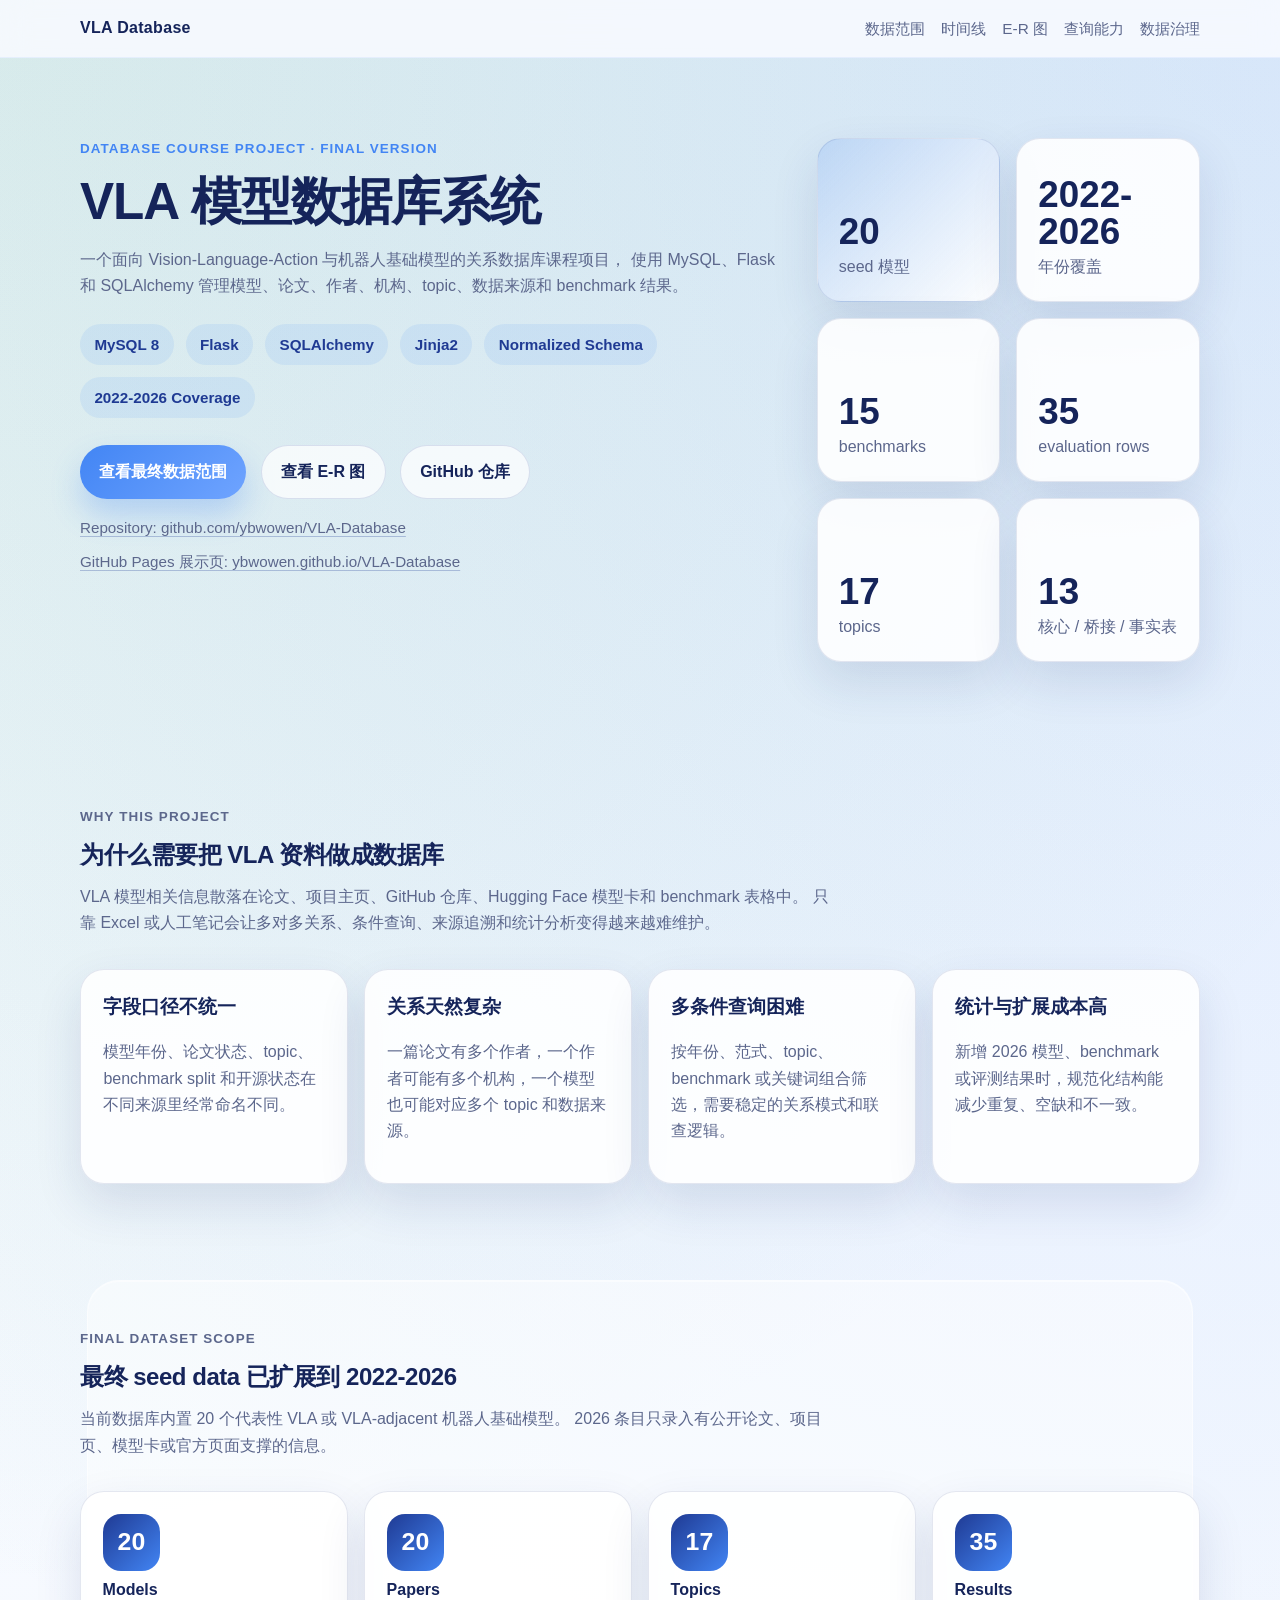
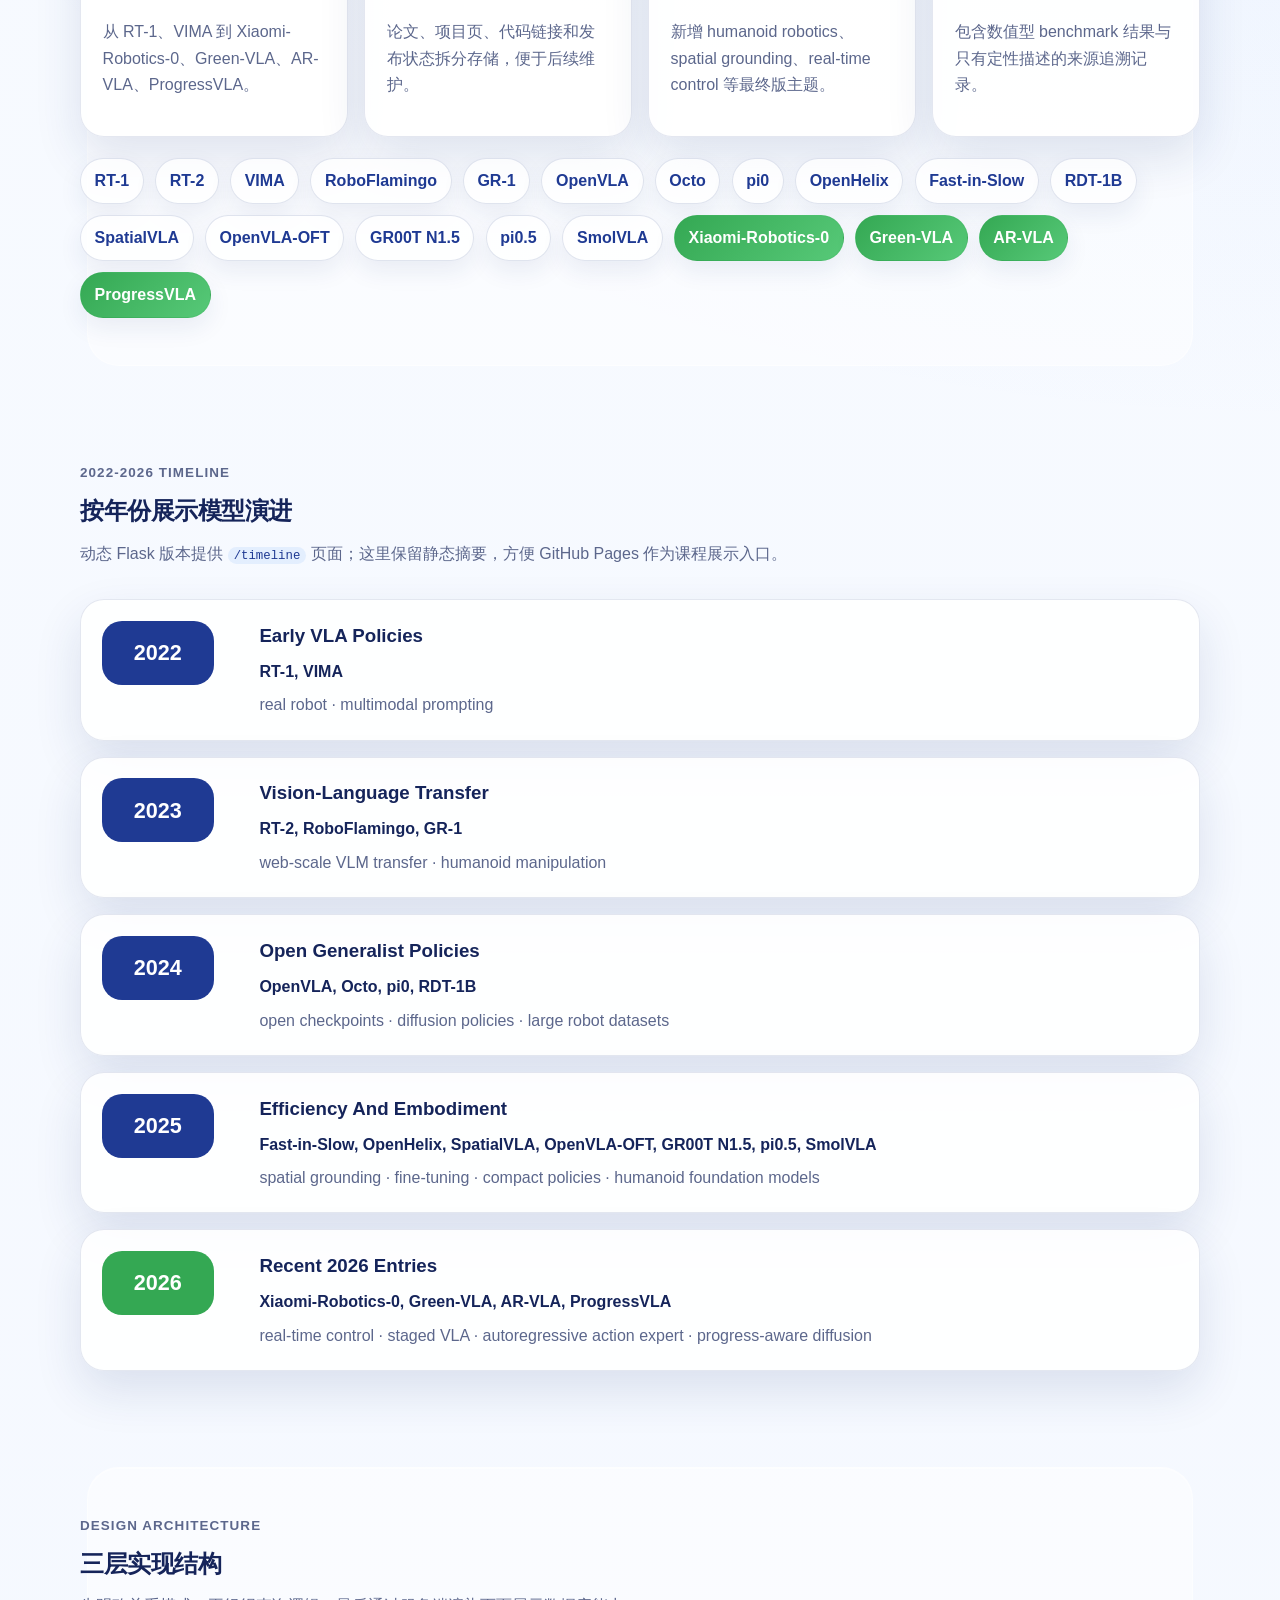
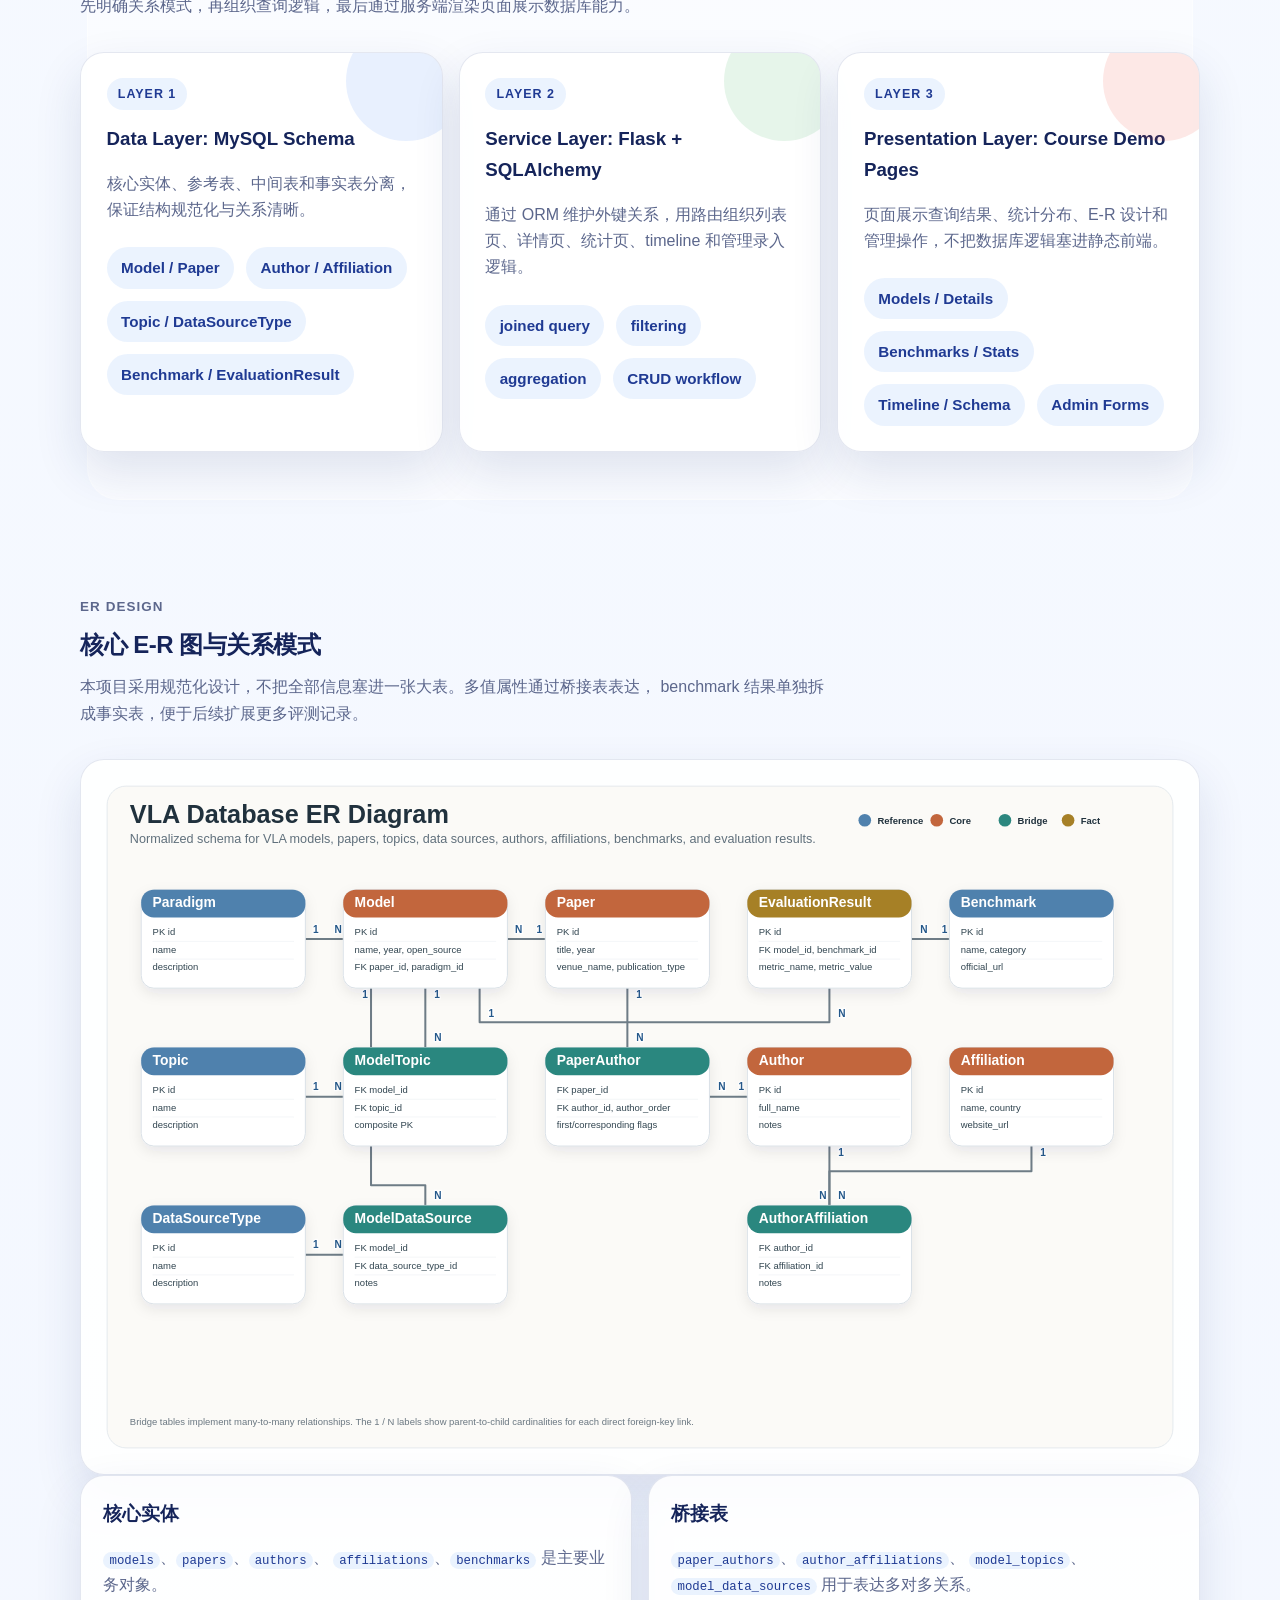
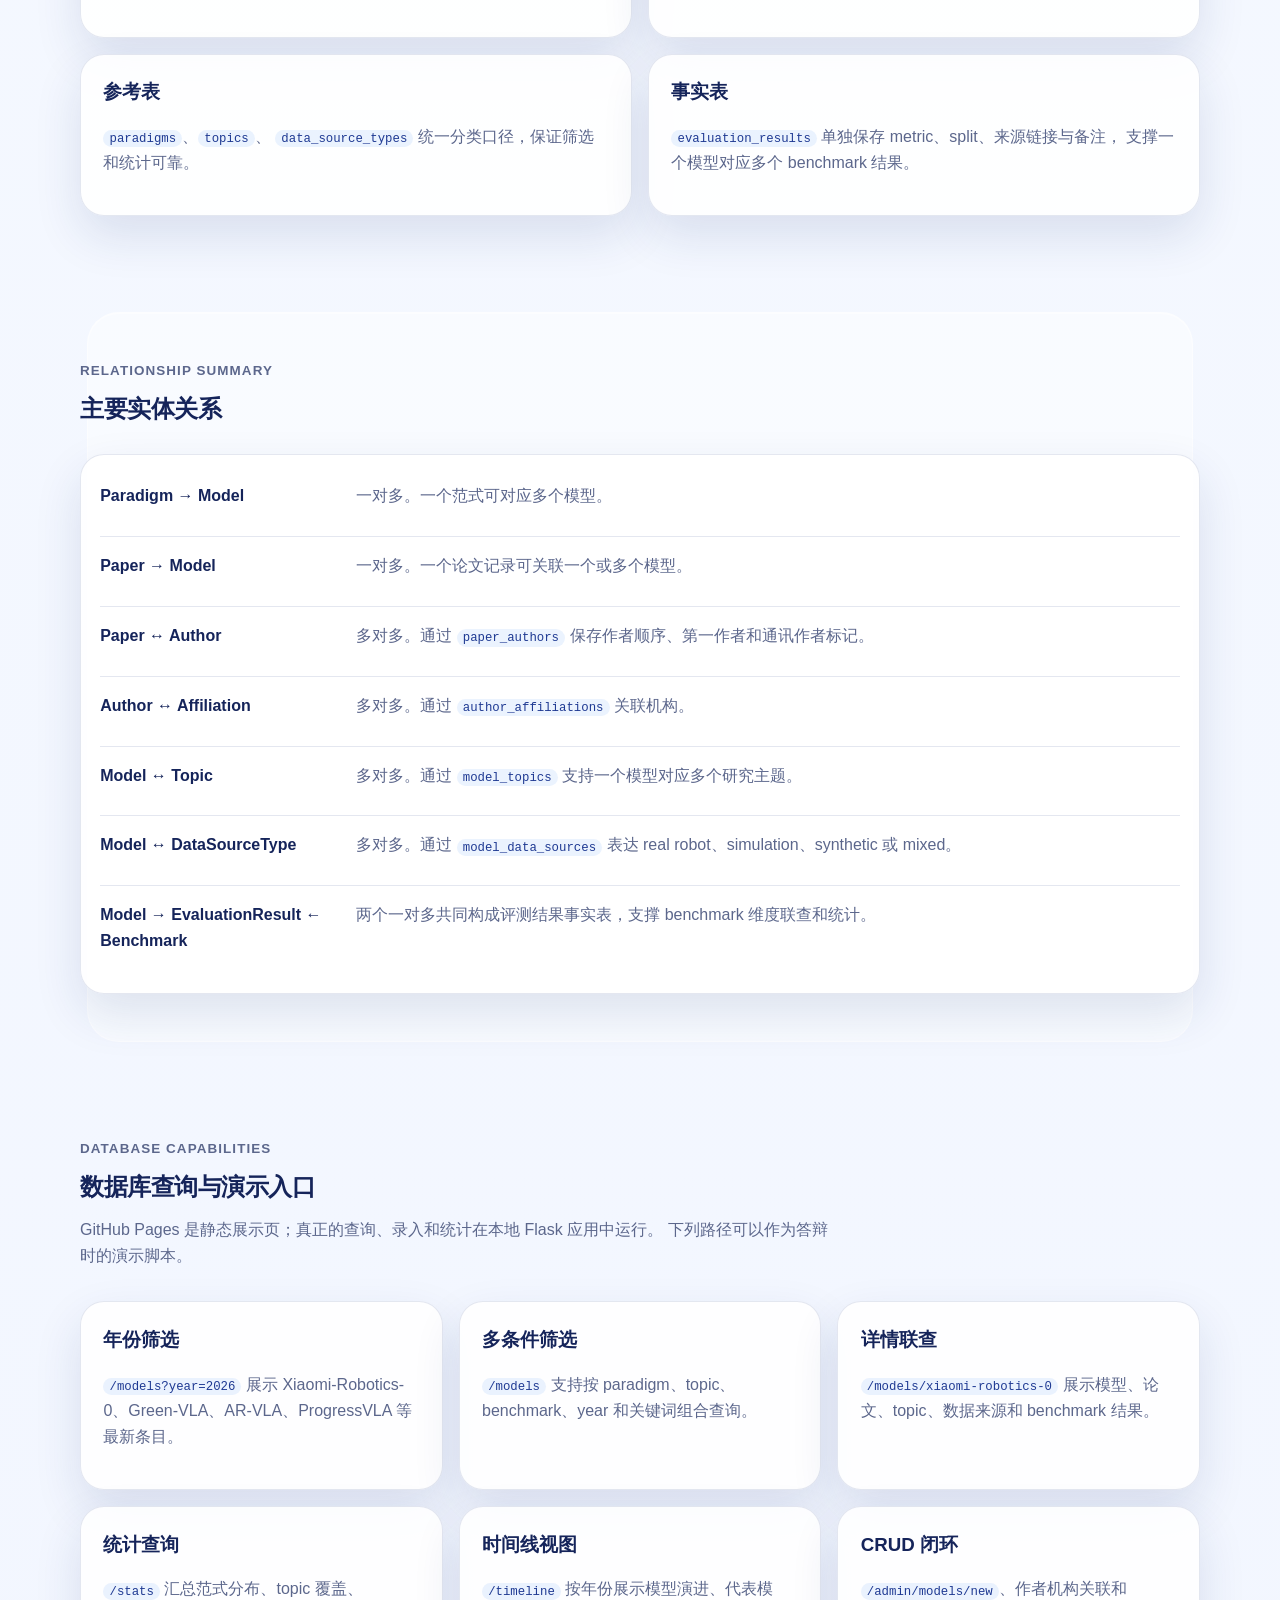
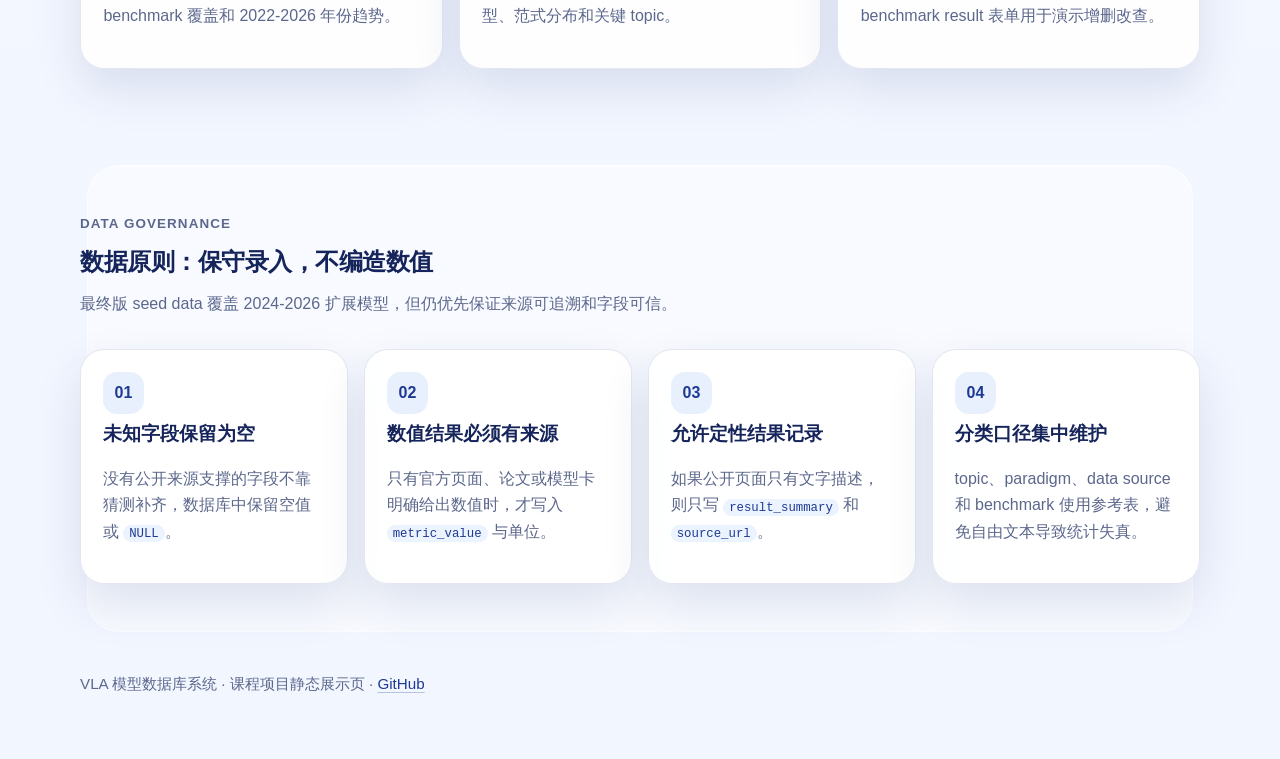
==== docs/index.html @ 92964d52 "Finalize VLA database project" ====
<!DOCTYPE html>
<html lang="zh-CN">
<head>
  <meta charset="UTF-8">
  <meta name="viewport" content="width=device-width, initial-scale=1.0">
  <title>VLA 模型数据库系统</title>
  <meta
    name="description"
    content="VLA（Vision-Language-Action）模型数据库系统静态展示页，展示 2022-2026 数据范围、规范化 E-R 设计、查询能力与数据治理原则。"
  >
  <link rel="canonical" href="https://ybwowen.github.io/VLA-Database/">
  <link rel="stylesheet" href="./assets/site.css">
</head>
<body>
  <header class="topbar">
    <div class="topbar__inner">
      <a class="brand" href="#home">VLA Database</a>
      <nav class="nav">
        <a href="#dataset">数据范围</a>
        <a href="#timeline">时间线</a>
        <a href="#schema">E-R 图</a>
        <a href="#queries">查询能力</a>
        <a href="#governance">数据治理</a>
      </nav>
    </div>
  </header>

  <main id="home">
    <section class="hero section">
      <div class="hero__content">
        <p class="eyebrow">Database Course Project · Final Version</p>
        <h1>VLA 模型数据库系统</h1>
        <p class="hero__lead">
          一个面向 Vision-Language-Action 与机器人基础模型的关系数据库课程项目，
          使用 MySQL、Flask 和 SQLAlchemy 管理模型、论文、作者、机构、topic、数据来源和 benchmark 结果。
        </p>
        <div class="hero__chips" aria-label="技术栈">
          <span>MySQL 8</span>
          <span>Flask</span>
          <span>SQLAlchemy</span>
          <span>Jinja2</span>
          <span>Normalized Schema</span>
          <span>2022-2026 Coverage</span>
        </div>
        <div class="hero__actions">
          <a class="button button--primary" href="#dataset">查看最终数据范围</a>
          <a class="button button--ghost" href="#schema">查看 E-R 图</a>
          <a class="button button--ghost" href="https://github.com/ybwowen/VLA-Database" target="_blank" rel="noreferrer">GitHub 仓库</a>
        </div>
        <div class="hero__links">
          <a href="https://github.com/ybwowen/VLA-Database" target="_blank" rel="noreferrer">
            Repository: github.com/ybwowen/VLA-Database
          </a>
          <a href="https://ybwowen.github.io/VLA-Database/" target="_blank" rel="noreferrer">
            GitHub Pages 展示页: ybwowen.github.io/VLA-Database
          </a>
        </div>
      </div>
      <div class="hero__panel">
        <div class="stat-card stat-card--strong">
          <strong>20</strong>
          <span>seed 模型</span>
        </div>
        <div class="stat-card">
          <strong>2022-2026</strong>
          <span>年份覆盖</span>
        </div>
        <div class="stat-card">
          <strong>15</strong>
          <span>benchmarks</span>
        </div>
        <div class="stat-card">
          <strong>35</strong>
          <span>evaluation rows</span>
        </div>
        <div class="stat-card">
          <strong>17</strong>
          <span>topics</span>
        </div>
        <div class="stat-card">
          <strong>13</strong>
          <span>核心 / 桥接 / 事实表</span>
        </div>
      </div>
    </section>

    <section id="problem" class="section">
      <div class="section-heading">
        <p class="eyebrow">Why This Project</p>
        <h2>为什么需要把 VLA 资料做成数据库</h2>
        <p>
          VLA 模型相关信息散落在论文、项目主页、GitHub 仓库、Hugging Face 模型卡和 benchmark 表格中。
          只靠 Excel 或人工笔记会让多对多关系、条件查询、来源追溯和统计分析变得越来越难维护。
        </p>
      </div>
      <div class="grid grid--4">
        <article class="info-card">
          <h3>字段口径不统一</h3>
          <p>模型年份、论文状态、topic、benchmark split 和开源状态在不同来源里经常命名不同。</p>
        </article>
        <article class="info-card">
          <h3>关系天然复杂</h3>
          <p>一篇论文有多个作者，一个作者可能有多个机构，一个模型也可能对应多个 topic 和数据来源。</p>
        </article>
        <article class="info-card">
          <h3>多条件查询困难</h3>
          <p>按年份、范式、topic、benchmark 或关键词组合筛选，需要稳定的关系模式和联查逻辑。</p>
        </article>
        <article class="info-card">
          <h3>统计与扩展成本高</h3>
          <p>新增 2026 模型、benchmark 或评测结果时，规范化结构能减少重复、空缺和不一致。</p>
        </article>
      </div>
    </section>

    <section id="dataset" class="section section--soft">
      <div class="section-heading">
        <p class="eyebrow">Final Dataset Scope</p>
        <h2>最终 seed data 已扩展到 2022-2026</h2>
        <p>
          当前数据库内置 20 个代表性 VLA 或 VLA-adjacent 机器人基础模型。
          2026 条目只录入有公开论文、项目页、模型卡或官方页面支撑的信息。
        </p>
      </div>
      <div class="dataset-strip">
        <article>
          <span class="dataset-number">20</span>
          <strong>Models</strong>
          <p>从 RT-1、VIMA 到 Xiaomi-Robotics-0、Green-VLA、AR-VLA、ProgressVLA。</p>
        </article>
        <article>
          <span class="dataset-number">20</span>
          <strong>Papers</strong>
          <p>论文、项目页、代码链接和发布状态拆分存储，便于后续维护。</p>
        </article>
        <article>
          <span class="dataset-number">17</span>
          <strong>Topics</strong>
          <p>新增 humanoid robotics、spatial grounding、real-time control 等最终版主题。</p>
        </article>
        <article>
          <span class="dataset-number">35</span>
          <strong>Results</strong>
          <p>包含数值型 benchmark 结果与只有定性描述的来源追溯记录。</p>
        </article>
      </div>
      <div class="model-cloud" aria-label="seed 模型列表">
        <span>RT-1</span>
        <span>RT-2</span>
        <span>VIMA</span>
        <span>RoboFlamingo</span>
        <span>GR-1</span>
        <span>OpenVLA</span>
        <span>Octo</span>
        <span>pi0</span>
        <span>OpenHelix</span>
        <span>Fast-in-Slow</span>
        <span>RDT-1B</span>
        <span>SpatialVLA</span>
        <span>OpenVLA-OFT</span>
        <span>GR00T N1.5</span>
        <span>pi0.5</span>
        <span>SmolVLA</span>
        <span class="is-latest">Xiaomi-Robotics-0</span>
        <span class="is-latest">Green-VLA</span>
        <span class="is-latest">AR-VLA</span>
        <span class="is-latest">ProgressVLA</span>
      </div>
    </section>

    <section id="timeline" class="section">
      <div class="section-heading">
        <p class="eyebrow">2022-2026 Timeline</p>
        <h2>按年份展示模型演进</h2>
        <p>
          动态 Flask 版本提供 <code>/timeline</code> 页面；这里保留静态摘要，方便 GitHub Pages 作为课程展示入口。
        </p>
      </div>
      <div class="timeline-static">
        <article>
          <div class="timeline-static__year">2022</div>
          <div>
            <h3>Early VLA Policies</h3>
            <p>RT-1, VIMA</p>
            <span>real robot · multimodal prompting</span>
          </div>
        </article>
        <article>
          <div class="timeline-static__year">2023</div>
          <div>
            <h3>Vision-Language Transfer</h3>
            <p>RT-2, RoboFlamingo, GR-1</p>
            <span>web-scale VLM transfer · humanoid manipulation</span>
          </div>
        </article>
        <article>
          <div class="timeline-static__year">2024</div>
          <div>
            <h3>Open Generalist Policies</h3>
            <p>OpenVLA, Octo, pi0, RDT-1B</p>
            <span>open checkpoints · diffusion policies · large robot datasets</span>
          </div>
        </article>
        <article>
          <div class="timeline-static__year">2025</div>
          <div>
            <h3>Efficiency And Embodiment</h3>
            <p>Fast-in-Slow, OpenHelix, SpatialVLA, OpenVLA-OFT, GR00T N1.5, pi0.5, SmolVLA</p>
            <span>spatial grounding · fine-tuning · compact policies · humanoid foundation models</span>
          </div>
        </article>
        <article class="timeline-static__latest">
          <div class="timeline-static__year">2026</div>
          <div>
            <h3>Recent 2026 Entries</h3>
            <p>Xiaomi-Robotics-0, Green-VLA, AR-VLA, ProgressVLA</p>
            <span>real-time control · staged VLA · autoregressive action expert · progress-aware diffusion</span>
          </div>
        </article>
      </div>
    </section>

    <section id="architecture" class="section section--soft">
      <div class="section-heading">
        <p class="eyebrow">Design Architecture</p>
        <h2>三层实现结构</h2>
        <p>先明确关系模式，再组织查询逻辑，最后通过服务端渲染页面展示数据库能力。</p>
      </div>
      <div class="architecture">
        <article class="layer-card layer-card--blue">
          <span class="layer-label">Layer 1</span>
          <h3>Data Layer: MySQL Schema</h3>
          <p>核心实体、参考表、中间表和事实表分离，保证结构规范化与关系清晰。</p>
          <ul class="tag-list">
            <li>Model / Paper</li>
            <li>Author / Affiliation</li>
            <li>Topic / DataSourceType</li>
            <li>Benchmark / EvaluationResult</li>
          </ul>
        </article>
        <article class="layer-card layer-card--green">
          <span class="layer-label">Layer 2</span>
          <h3>Service Layer: Flask + SQLAlchemy</h3>
          <p>通过 ORM 维护外键关系，用路由组织列表页、详情页、统计页、timeline 和管理录入逻辑。</p>
          <ul class="tag-list">
            <li>joined query</li>
            <li>filtering</li>
            <li>aggregation</li>
            <li>CRUD workflow</li>
          </ul>
        </article>
        <article class="layer-card layer-card--orange">
          <span class="layer-label">Layer 3</span>
          <h3>Presentation Layer: Course Demo Pages</h3>
          <p>页面展示查询结果、统计分布、E-R 设计和管理操作，不把数据库逻辑塞进静态前端。</p>
          <ul class="tag-list">
            <li>Models / Details</li>
            <li>Benchmarks / Stats</li>
            <li>Timeline / Schema</li>
            <li>Admin Forms</li>
          </ul>
        </article>
      </div>
    </section>

    <section id="schema" class="section">
      <div class="section-heading">
        <p class="eyebrow">ER Design</p>
        <h2>核心 E-R 图与关系模式</h2>
        <p>
          本项目采用规范化设计，不把全部信息塞进一张大表。多值属性通过桥接表表达，
          benchmark 结果单独拆成事实表，便于后续扩展更多评测记录。
        </p>
      </div>
      <div class="schema-frame">
        <img
          src="./assets/er_diagram.svg"
          alt="VLA 数据库系统的 E-R 图，包含模型、论文、作者、机构、topic、数据来源、benchmark 和评测结果等表"
        >
      </div>
      <div class="grid grid--2">
        <article class="detail-card">
          <h3>核心实体</h3>
          <p>
            <code>models</code>、<code>papers</code>、<code>authors</code>、
            <code>affiliations</code>、<code>benchmarks</code> 是主要业务对象。
          </p>
        </article>
        <article class="detail-card">
          <h3>桥接表</h3>
          <p>
            <code>paper_authors</code>、<code>author_affiliations</code>、
            <code>model_topics</code>、<code>model_data_sources</code>
            用于表达多对多关系。
          </p>
        </article>
        <article class="detail-card">
          <h3>参考表</h3>
          <p>
            <code>paradigms</code>、<code>topics</code>、
            <code>data_source_types</code> 统一分类口径，保证筛选和统计可靠。
          </p>
        </article>
        <article class="detail-card">
          <h3>事实表</h3>
          <p>
            <code>evaluation_results</code> 单独保存 metric、split、来源链接与备注，
            支撑一个模型对应多个 benchmark 结果。
          </p>
        </article>
      </div>
    </section>

    <section class="section section--soft">
      <div class="section-heading">
        <p class="eyebrow">Relationship Summary</p>
        <h2>主要实体关系</h2>
      </div>
      <div class="relationship-list">
        <div class="relationship-row">
          <strong>Paradigm → Model</strong>
          <span>一对多。一个范式可对应多个模型。</span>
        </div>
        <div class="relationship-row">
          <strong>Paper → Model</strong>
          <span>一对多。一个论文记录可关联一个或多个模型。</span>
        </div>
        <div class="relationship-row">
          <strong>Paper ↔ Author</strong>
          <span>多对多。通过 <code>paper_authors</code> 保存作者顺序、第一作者和通讯作者标记。</span>
        </div>
        <div class="relationship-row">
          <strong>Author ↔ Affiliation</strong>
          <span>多对多。通过 <code>author_affiliations</code> 关联机构。</span>
        </div>
        <div class="relationship-row">
          <strong>Model ↔ Topic</strong>
          <span>多对多。通过 <code>model_topics</code> 支持一个模型对应多个研究主题。</span>
        </div>
        <div class="relationship-row">
          <strong>Model ↔ DataSourceType</strong>
          <span>多对多。通过 <code>model_data_sources</code> 表达 real robot、simulation、synthetic 或 mixed。</span>
        </div>
        <div class="relationship-row">
          <strong>Model → EvaluationResult ← Benchmark</strong>
          <span>两个一对多共同构成评测结果事实表，支撑 benchmark 维度联查和统计。</span>
        </div>
      </div>
    </section>

    <section id="queries" class="section">
      <div class="section-heading">
        <p class="eyebrow">Database Capabilities</p>
        <h2>数据库查询与演示入口</h2>
        <p>
          GitHub Pages 是静态展示页；真正的查询、录入和统计在本地 Flask 应用中运行。
          下列路径可以作为答辩时的演示脚本。
        </p>
      </div>
      <div class="grid grid--3">
        <article class="capability-card">
          <h3>年份筛选</h3>
          <p><code>/models?year=2026</code> 展示 Xiaomi-Robotics-0、Green-VLA、AR-VLA、ProgressVLA 等最新条目。</p>
        </article>
        <article class="capability-card">
          <h3>多条件筛选</h3>
          <p><code>/models</code> 支持按 paradigm、topic、benchmark、year 和关键词组合查询。</p>
        </article>
        <article class="capability-card">
          <h3>详情联查</h3>
          <p><code>/models/xiaomi-robotics-0</code> 展示模型、论文、topic、数据来源和 benchmark 结果。</p>
        </article>
        <article class="capability-card">
          <h3>统计查询</h3>
          <p><code>/stats</code> 汇总范式分布、topic 覆盖、benchmark 覆盖和 2022-2026 年份趋势。</p>
        </article>
        <article class="capability-card">
          <h3>时间线视图</h3>
          <p><code>/timeline</code> 按年份展示模型演进、代表模型、范式分布和关键 topic。</p>
        </article>
        <article class="capability-card">
          <h3>CRUD 闭环</h3>
          <p><code>/admin/models/new</code>、作者机构关联和 benchmark result 表单用于演示增删改查。</p>
        </article>
      </div>
    </section>

    <section id="governance" class="section section--soft">
      <div class="section-heading">
        <p class="eyebrow">Data Governance</p>
        <h2>数据原则：保守录入，不编造数值</h2>
        <p>
          最终版 seed data 覆盖 2024-2026 扩展模型，但仍优先保证来源可追溯和字段可信。
        </p>
      </div>
      <div class="governance-grid">
        <article class="governance-card">
          <span>01</span>
          <h3>未知字段保留为空</h3>
          <p>没有公开来源支撑的字段不靠猜测补齐，数据库中保留空值或 <code>NULL</code>。</p>
        </article>
        <article class="governance-card">
          <span>02</span>
          <h3>数值结果必须有来源</h3>
          <p>只有官方页面、论文或模型卡明确给出数值时，才写入 <code>metric_value</code> 与单位。</p>
        </article>
        <article class="governance-card">
          <span>03</span>
          <h3>允许定性结果记录</h3>
          <p>如果公开页面只有文字描述，则只写 <code>result_summary</code> 和 <code>source_url</code>。</p>
        </article>
        <article class="governance-card">
          <span>04</span>
          <h3>分类口径集中维护</h3>
          <p>topic、paradigm、data source 和 benchmark 使用参考表，避免自由文本导致统计失真。</p>
        </article>
      </div>
    </section>
  </main>

  <footer class="footer">
    <p>
      VLA 模型数据库系统 · 课程项目静态展示页 ·
      <a class="inline-link" href="https://github.com/ybwowen/VLA-Database" target="_blank" rel="noreferrer">GitHub</a>
    </p>
  </footer>
</body>
</html>
---- docs/assets/site.css ----
:root {
  --bg: #f5f8ff;
  --panel: rgba(255, 255, 255, 0.88);
  --panel-strong: #ffffff;
  --line: rgba(65, 87, 149, 0.14);
  --text: #15245a;
  --muted: #5c678c;
  --blue: #4285f4;
  --blue-deep: #1f3a93;
  --green: #34a853;
  --orange: #ea4335;
  --yellow: #fbbc04;
  --shadow: 0 20px 48px rgba(28, 49, 112, 0.12);
}

* {
  box-sizing: border-box;
}

html {
  scroll-behavior: smooth;
}

body {
  margin: 0;
  font-family: "Microsoft YaHei", "Segoe UI", Arial, sans-serif;
  color: var(--text);
  background:
    radial-gradient(circle at top right, rgba(66, 133, 244, 0.16), transparent 28%),
    radial-gradient(circle at top left, rgba(52, 168, 83, 0.12), transparent 22%),
    linear-gradient(180deg, #f8fbff 0%, #f2f6ff 100%);
  line-height: 1.65;
}

a {
  color: inherit;
  text-decoration: none;
}

code {
  padding: 0.1rem 0.38rem;
  border-radius: 999px;
  background: rgba(66, 133, 244, 0.1);
  color: var(--blue-deep);
  font-size: 0.95em;
}

.topbar {
  position: sticky;
  top: 0;
  z-index: 20;
  backdrop-filter: blur(14px);
  background: rgba(248, 251, 255, 0.86);
  border-bottom: 1px solid rgba(66, 133, 244, 0.08);
}

.topbar__inner,
.section,
.footer {
  width: min(1120px, calc(100% - 2rem));
  margin: 0 auto;
}

.topbar__inner {
  display: flex;
  align-items: center;
  justify-content: space-between;
  gap: 1rem;
  padding: 0.95rem 0;
}

.brand {
  font-weight: 800;
  letter-spacing: 0.02em;
}

.nav {
  display: flex;
  flex-wrap: wrap;
  gap: 1rem;
  color: var(--muted);
  font-size: 0.96rem;
}

.nav a:hover,
.nav a:focus-visible {
  color: var(--blue-deep);
}

.section {
  padding: 4.5rem 0;
}

.section--soft {
  position: relative;
}

.section--soft::before {
  content: "";
  position: absolute;
  inset: 1.5rem 0;
  width: min(1140px, calc(100% - 1rem));
  margin: 0 auto;
  border-radius: 32px;
  background: rgba(255, 255, 255, 0.46);
  border: 1px solid rgba(255, 255, 255, 0.5);
  box-shadow: inset 0 1px 0 rgba(255, 255, 255, 0.5);
  z-index: -1;
}

.eyebrow {
  margin: 0 0 0.8rem;
  color: var(--blue);
  font-weight: 700;
  text-transform: uppercase;
  letter-spacing: 0.08em;
  font-size: 0.84rem;
}

.section-heading {
  max-width: 760px;
  margin-bottom: 2rem;
}

.section-heading h2,
.hero h1 {
  margin: 0;
  line-height: 1.14;
  letter-spacing: -0.02em;
}

.hero {
  display: grid;
  grid-template-columns: minmax(0, 1.3fr) minmax(280px, 0.7fr);
  gap: 1.6rem;
  align-items: stretch;
  padding-top: 5rem;
}

.hero h1 {
  font-size: clamp(2.25rem, 4vw, 3.6rem);
}

.hero__lead,
.section-heading p,
.info-card p,
.layer-card p,
.detail-card p,
.capability-card p,
.deploy-card p,
.relationship-row span {
  color: var(--muted);
}

.hero__chips,
.tag-list {
  display: flex;
  flex-wrap: wrap;
  gap: 0.75rem;
  padding: 0;
  margin: 1.5rem 0 0;
  list-style: none;
}

.hero__chips span,
.tag-list li {
  padding: 0.5rem 0.9rem;
  border-radius: 999px;
  background: rgba(66, 133, 244, 0.1);
  color: var(--blue-deep);
  font-size: 0.95rem;
  font-weight: 600;
}

.hero__actions {
  display: flex;
  flex-wrap: wrap;
  gap: 0.9rem;
  margin-top: 1.7rem;
}

.hero__links {
  display: grid;
  gap: 0.55rem;
  margin-top: 1rem;
}

.hero__links a,
.inline-link {
  color: var(--blue-deep);
  text-decoration: underline;
  text-decoration-color: rgba(31, 58, 147, 0.28);
  text-underline-offset: 0.18rem;
}

.hero__links a {
  font-size: 0.95rem;
  color: var(--muted);
}

.button {
  display: inline-flex;
  align-items: center;
  justify-content: center;
  min-height: 48px;
  padding: 0.8rem 1.2rem;
  border-radius: 999px;
  font-weight: 700;
  transition: transform 0.2s ease, box-shadow 0.2s ease;
}

.button:hover,
.button:focus-visible {
  transform: translateY(-2px);
}

.button--primary {
  color: #fff;
  background: linear-gradient(135deg, var(--blue), #6fa4ff);
  box-shadow: 0 16px 30px rgba(66, 133, 244, 0.28);
}

.button--ghost {
  border: 1px solid rgba(31, 58, 147, 0.14);
  background: rgba(255, 255, 255, 0.72);
}

.hero__panel,
.grid,
.architecture,
.deploy-grid {
  display: grid;
  gap: 1rem;
}

.hero__panel {
  grid-template-columns: repeat(2, minmax(0, 1fr));
}

.stat-card,
.info-card,
.layer-card,
.detail-card,
.capability-card,
.deploy-card,
.schema-frame,
.relationship-list {
  background: var(--panel);
  border: 1px solid var(--line);
  border-radius: 24px;
  box-shadow: var(--shadow);
}

.stat-card {
  display: flex;
  flex-direction: column;
  justify-content: flex-end;
  gap: 0.2rem;
  min-height: 164px;
  padding: 1.3rem;
}

.stat-card strong {
  font-size: 2.3rem;
  line-height: 1;
}

.stat-card span {
  color: var(--muted);
}

.stat-card--strong {
  background: linear-gradient(135deg, rgba(66, 133, 244, 0.18), rgba(255, 255, 255, 0.94));
}

.grid--4 {
  grid-template-columns: repeat(4, minmax(0, 1fr));
}

.grid--3 {
  grid-template-columns: repeat(3, minmax(0, 1fr));
}

.grid--2,
.deploy-grid {
  grid-template-columns: repeat(2, minmax(0, 1fr));
}

.info-card,
.detail-card,
.capability-card,
.deploy-card {
  padding: 1.4rem;
}

.info-card h3,
.detail-card h3,
.capability-card h3,
.deploy-card h3,
.relationship-row strong,
.layer-card h3 {
  margin-top: 0;
  margin-bottom: 0.65rem;
}

.architecture {
  grid-template-columns: repeat(3, minmax(0, 1fr));
}

.layer-card {
  position: relative;
  padding: 1.6rem;
  overflow: hidden;
}

.layer-card::after {
  content: "";
  position: absolute;
  top: -32px;
  right: -24px;
  width: 120px;
  height: 120px;
  border-radius: 50%;
  opacity: 0.12;
}

.layer-card--blue::after {
  background: var(--blue);
}

.layer-card--green::after {
  background: var(--green);
}

.layer-card--orange::after {
  background: var(--orange);
}

.layer-label {
  display: inline-block;
  margin-bottom: 0.85rem;
  padding: 0.35rem 0.7rem;
  border-radius: 999px;
  font-size: 0.78rem;
  font-weight: 800;
  letter-spacing: 0.08em;
  text-transform: uppercase;
  background: rgba(66, 133, 244, 0.1);
  color: var(--blue-deep);
}

.dataset-strip,
.governance-grid {
  display: grid;
  gap: 1rem;
}

.dataset-strip {
  grid-template-columns: repeat(4, minmax(0, 1fr));
}

.dataset-strip article,
.governance-card,
.timeline-static article {
  background: var(--panel);
  border: 1px solid var(--line);
  border-radius: 24px;
  box-shadow: var(--shadow);
}

.dataset-strip article {
  padding: 1.35rem;
}

.dataset-strip strong,
.governance-card h3,
.timeline-static h3 {
  display: block;
  margin: 0.35rem 0 0.45rem;
}

.dataset-strip p,
.governance-card p,
.timeline-static p,
.timeline-static span {
  color: var(--muted);
}

.dataset-number {
  display: inline-flex;
  align-items: center;
  justify-content: center;
  min-width: 3.6rem;
  height: 3.6rem;
  border-radius: 18px;
  color: #fff;
  background: linear-gradient(135deg, var(--blue-deep), var(--blue));
  font-size: 1.55rem;
  font-weight: 850;
}

.model-cloud {
  display: flex;
  flex-wrap: wrap;
  gap: 0.7rem;
  margin-top: 1.3rem;
}

.model-cloud span {
  padding: 0.55rem 0.85rem;
  border-radius: 999px;
  background: rgba(255, 255, 255, 0.78);
  border: 1px solid rgba(65, 87, 149, 0.16);
  color: var(--blue-deep);
  font-weight: 700;
  box-shadow: 0 10px 24px rgba(28, 49, 112, 0.08);
}

.model-cloud .is-latest {
  color: #fff;
  background: linear-gradient(135deg, var(--green), #57c978);
  border-color: rgba(52, 168, 83, 0.18);
}

.timeline-static {
  display: grid;
  gap: 1rem;
}

.timeline-static article {
  display: grid;
  grid-template-columns: 140px minmax(0, 1fr);
  gap: 1.1rem;
  align-items: start;
  padding: 1.3rem;
}

.timeline-static__year {
  display: inline-flex;
  align-items: center;
  justify-content: center;
  width: 112px;
  min-height: 64px;
  border-radius: 20px;
  color: #fff;
  background: var(--blue-deep);
  font-size: 1.35rem;
  font-weight: 850;
}

.timeline-static h3,
.timeline-static p {
  margin-top: 0;
}

.timeline-static p {
  margin-bottom: 0.45rem;
  font-weight: 700;
  color: var(--text);
}

.timeline-static span {
  display: block;
}

.timeline-static__latest {
  border-color: rgba(52, 168, 83, 0.3);
  background: linear-gradient(135deg, rgba(52, 168, 83, 0.12), rgba(255, 255, 255, 0.92));
}

.timeline-static__latest .timeline-static__year {
  background: var(--green);
}

.governance-grid {
  grid-template-columns: repeat(4, minmax(0, 1fr));
}

.governance-card {
  padding: 1.35rem;
}

.governance-card span {
  display: inline-flex;
  align-items: center;
  justify-content: center;
  width: 2.6rem;
  height: 2.6rem;
  border-radius: 14px;
  color: var(--blue-deep);
  background: rgba(66, 133, 244, 0.12);
  font-weight: 850;
}

.schema-frame {
  padding: 1rem;
  overflow-x: auto;
}

.schema-frame img {
  display: block;
  min-width: 900px;
  width: 100%;
  height: auto;
}

.relationship-list {
  padding: 0.75rem 1.2rem;
}

.relationship-row {
  display: grid;
  grid-template-columns: 240px minmax(0, 1fr);
  gap: 1rem;
  align-items: start;
  padding: 1rem 0;
}

.relationship-row + .relationship-row {
  border-top: 1px solid var(--line);
}

.deploy-card ol {
  margin: 0.5rem 0 0;
  padding-left: 1.25rem;
  color: var(--muted);
}

.deploy-note {
  max-width: 820px;
  margin-top: 1.2rem;
  padding: 1rem 1.2rem;
  border-left: 4px solid var(--blue);
  background: rgba(66, 133, 244, 0.08);
  border-radius: 0 18px 18px 0;
  color: var(--blue-deep);
  font-weight: 600;
}

.footer {
  padding: 0 0 3rem;
  color: var(--muted);
  font-size: 0.95rem;
}

@media (max-width: 960px) {
  .hero,
  .grid--4,
  .grid--3,
  .grid--2,
  .architecture,
  .deploy-grid,
  .dataset-strip,
  .governance-grid {
    grid-template-columns: 1fr;
  }

  .hero__panel {
    grid-template-columns: repeat(2, minmax(0, 1fr));
  }

  .relationship-row {
    grid-template-columns: 1fr;
    gap: 0.35rem;
  }

  .dataset-strip,
  .governance-grid {
    grid-template-columns: repeat(2, minmax(0, 1fr));
  }
}

@media (max-width: 680px) {
  .topbar__inner {
    flex-direction: column;
    align-items: flex-start;
  }

  .nav {
    gap: 0.75rem;
    font-size: 0.92rem;
  }

  .section {
    padding: 3.4rem 0;
  }

  .hero {
    padding-top: 4rem;
  }

  .hero__panel {
    grid-template-columns: 1fr;
  }

  .dataset-strip,
  .governance-grid,
  .timeline-static article {
    grid-template-columns: 1fr;
  }

  .timeline-static__year {
    width: 100%;
  }

  .schema-frame img {
    min-width: 760px;
  }
}
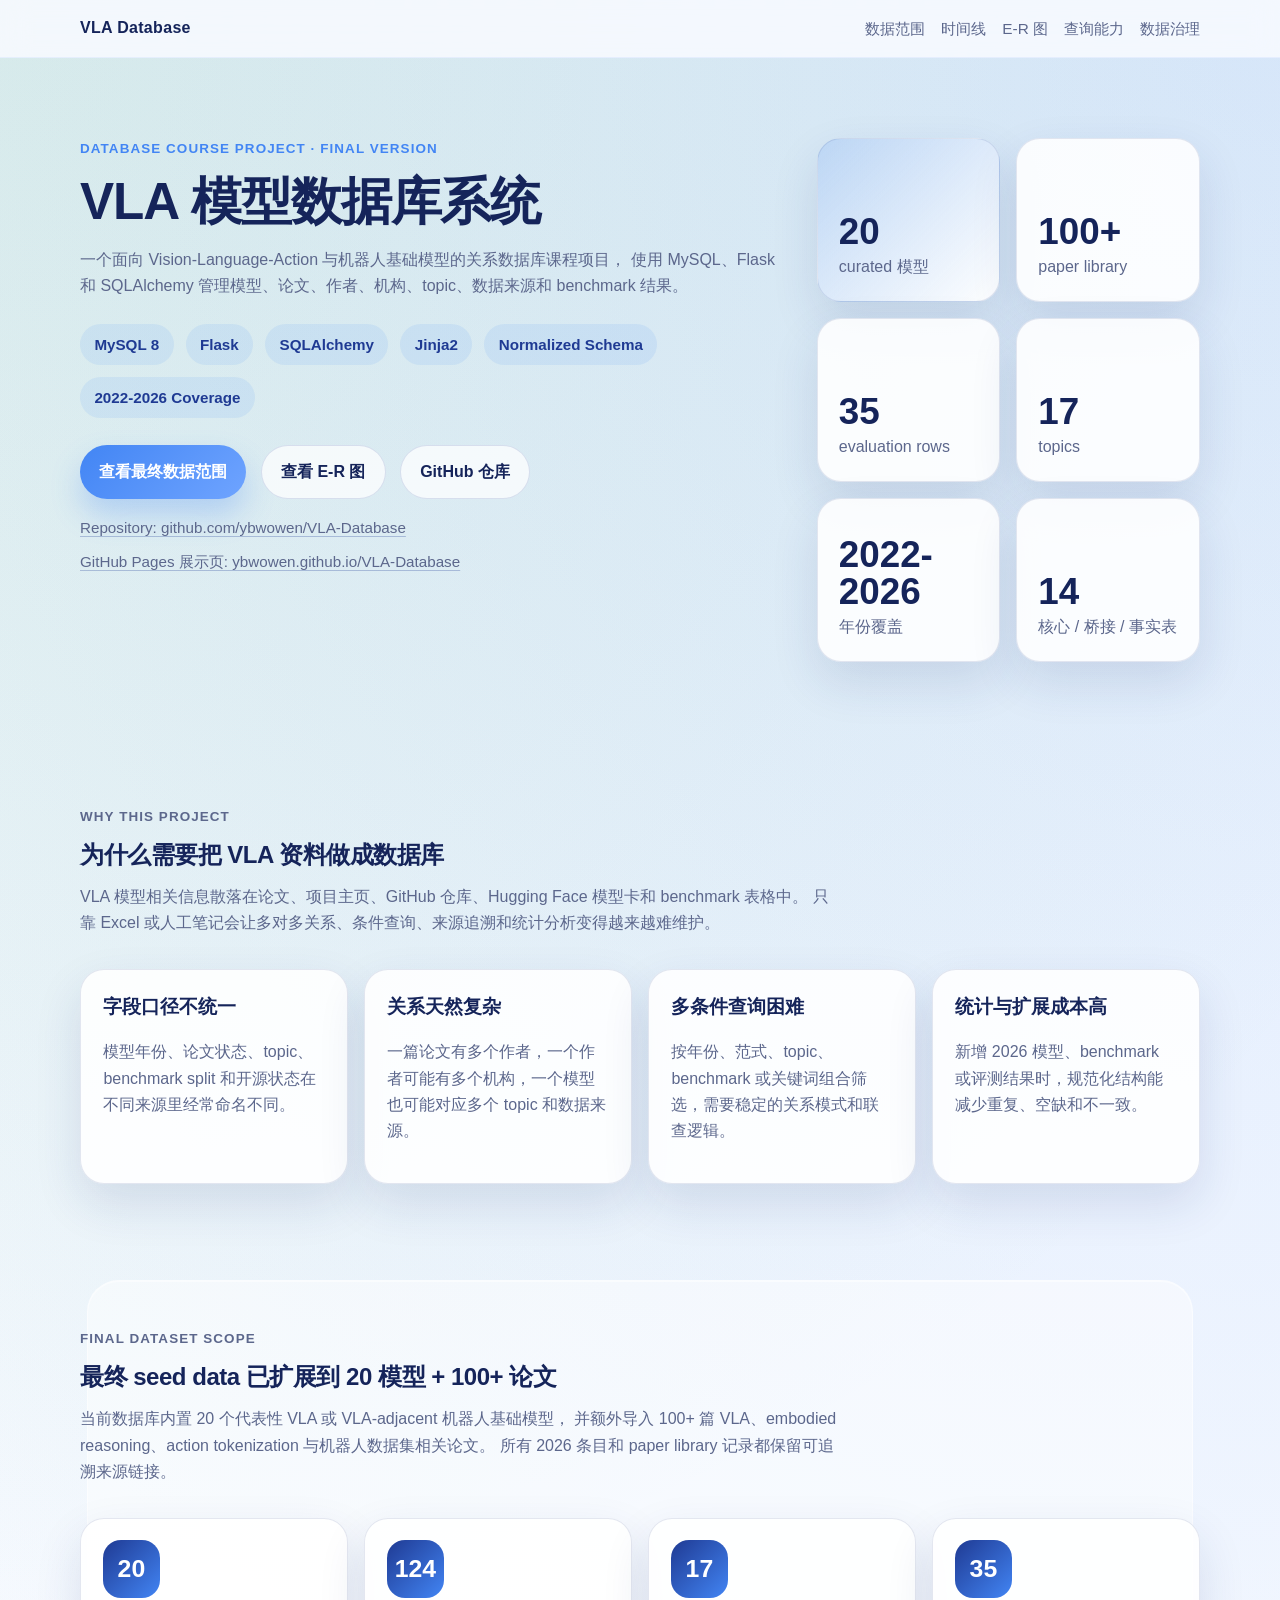
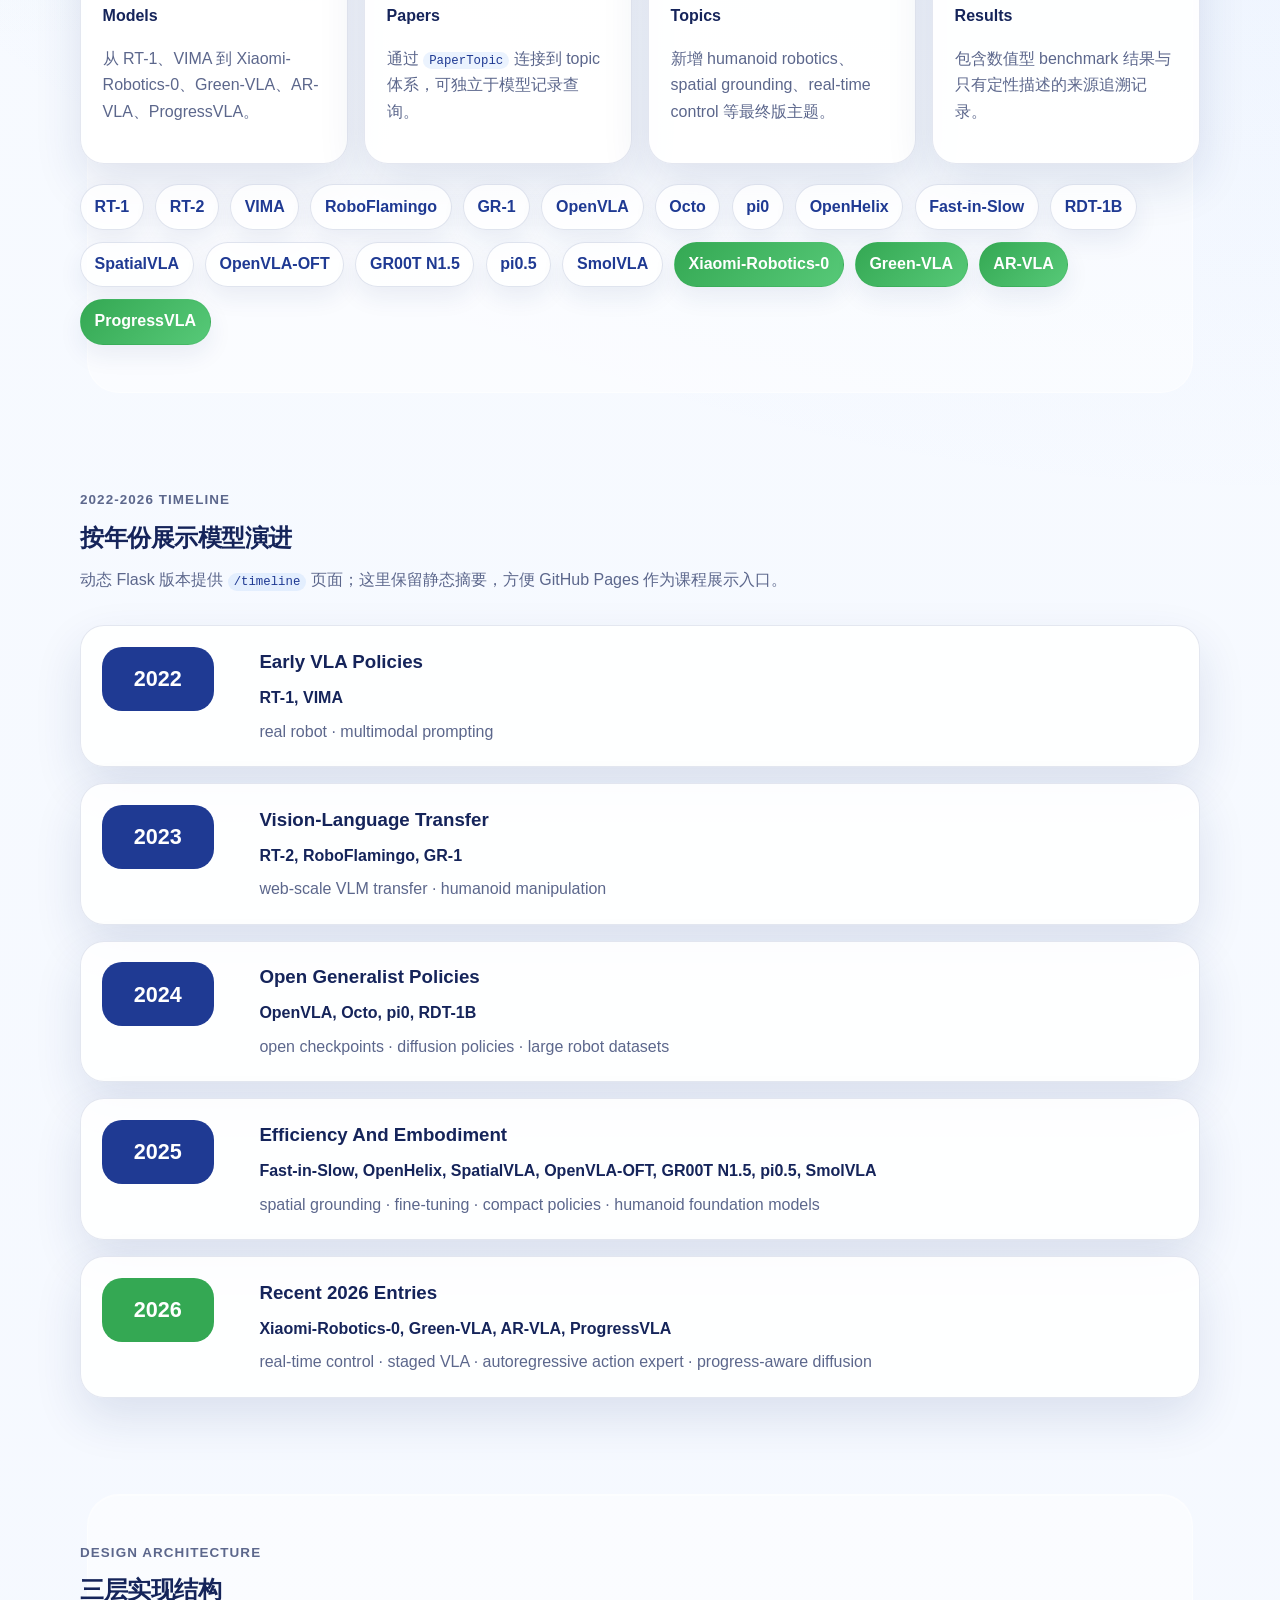
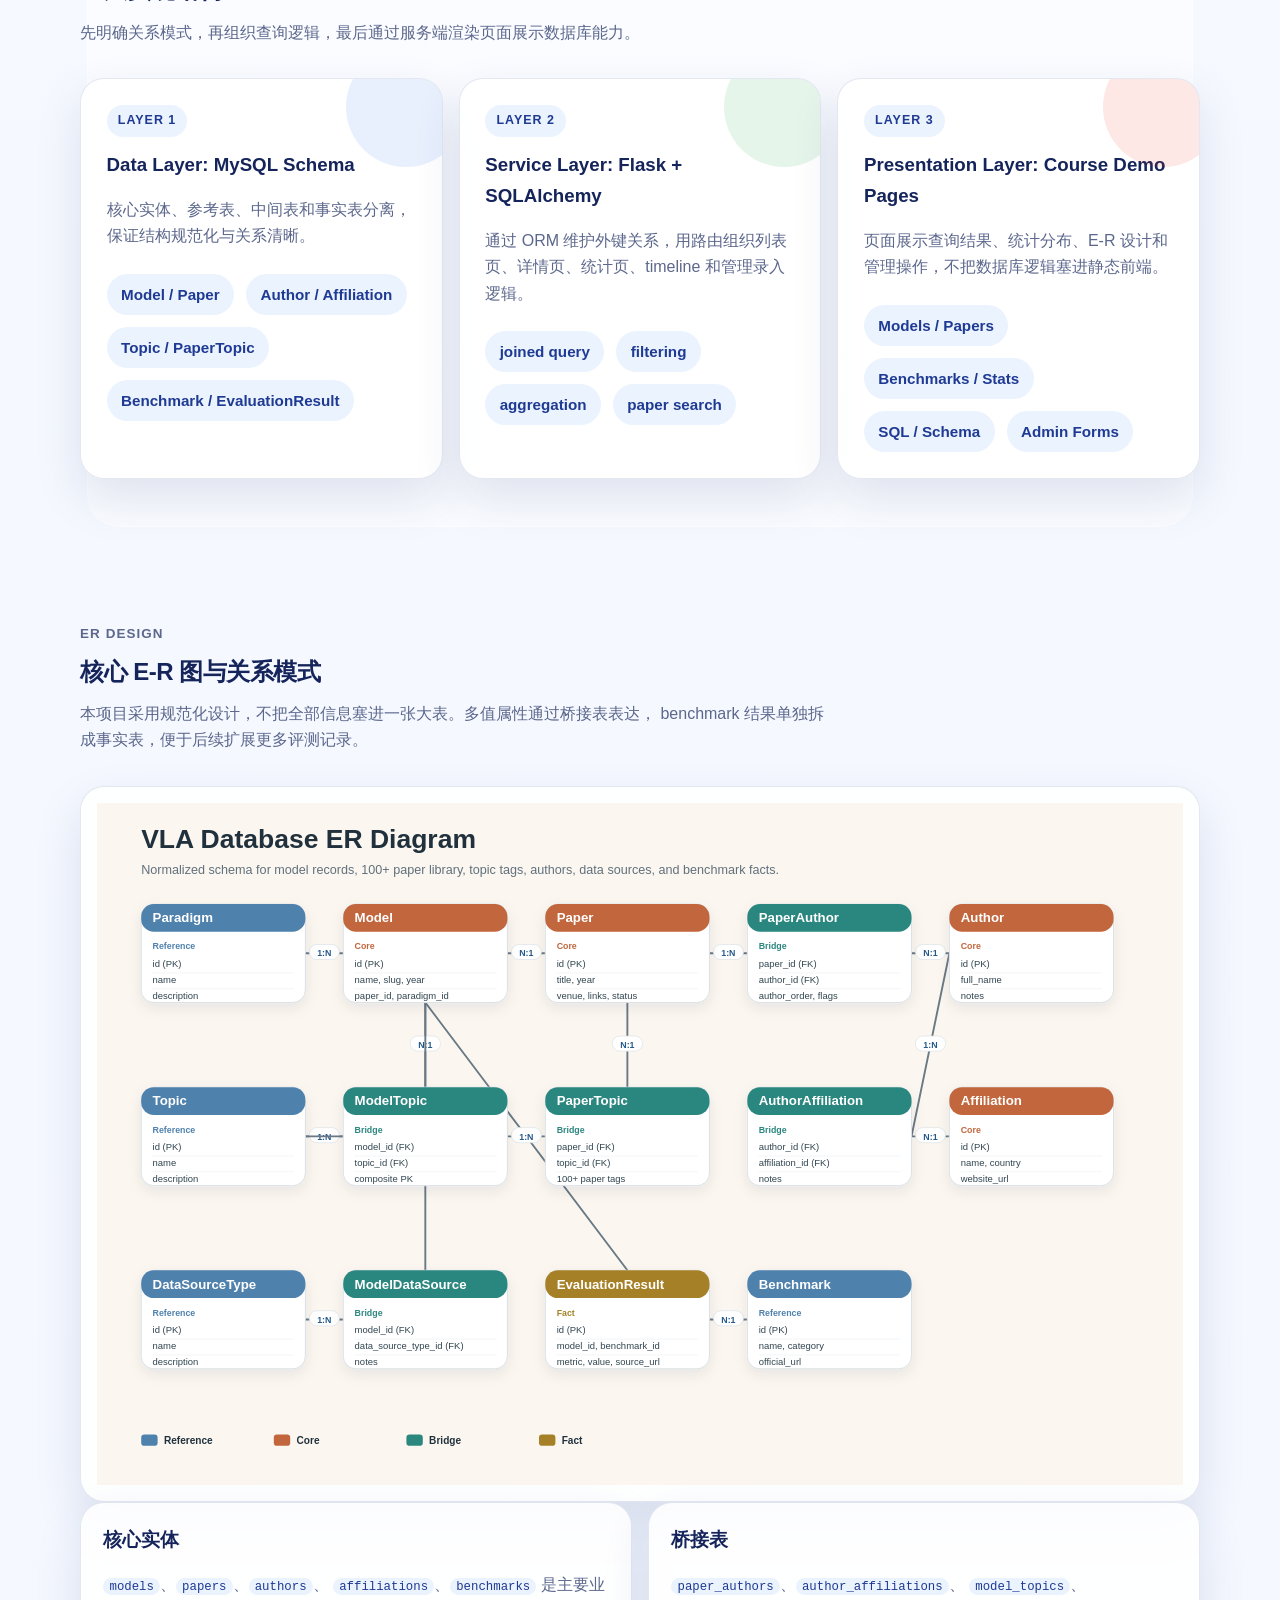
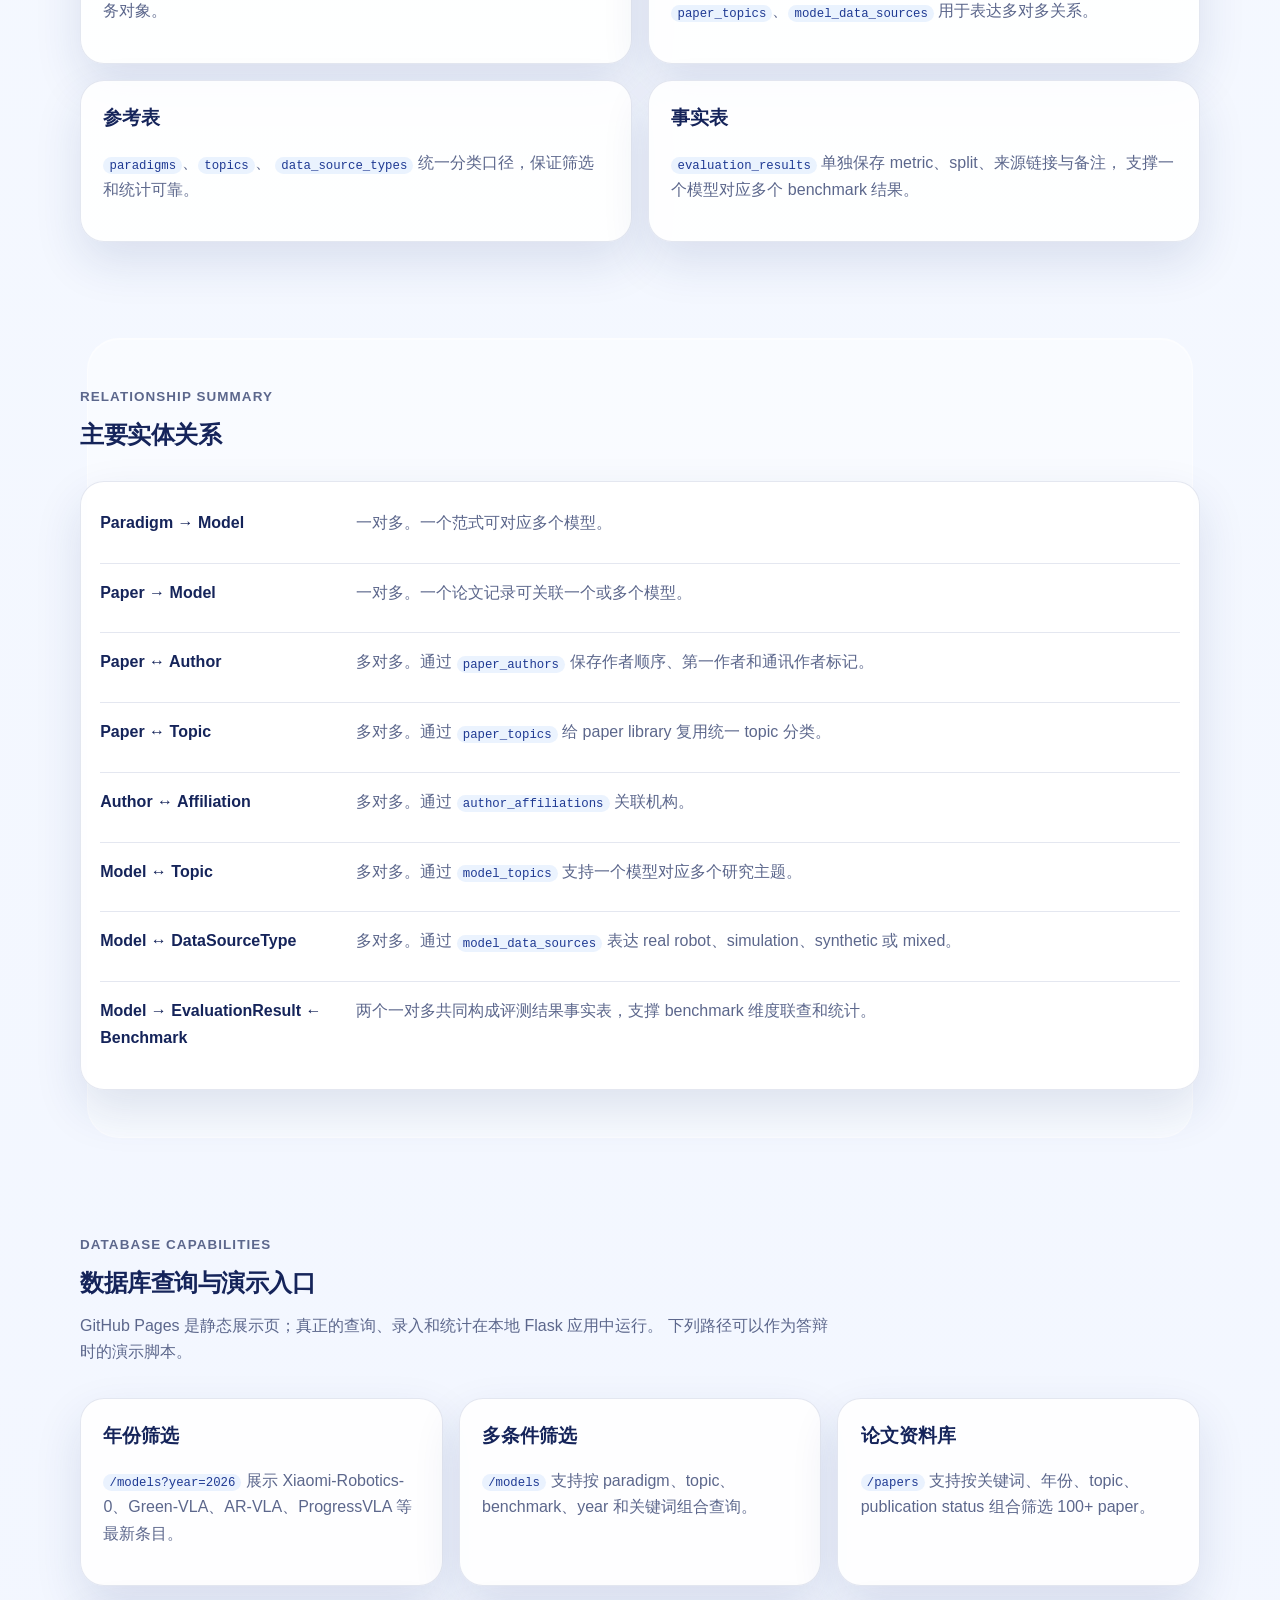
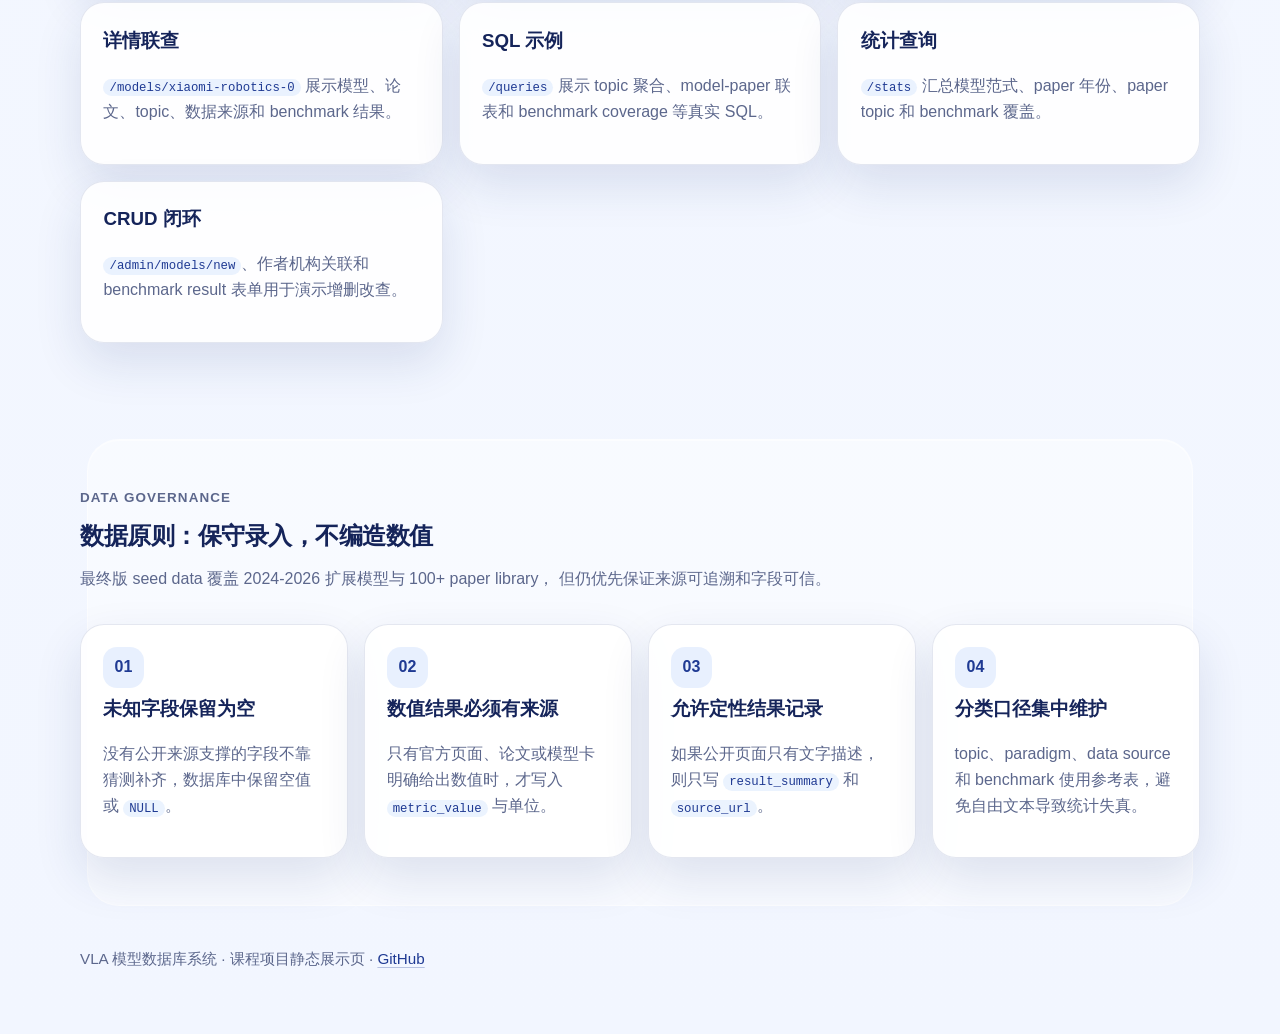
==== commit d8ee1012: "Expand VLA paper library and pages" ====
--- a/docs/index.html
+++ b/docs/index.html
@@ -59,26 +59,26 @@
       <div class="hero__panel">
         <div class="stat-card stat-card--strong">
           <strong>20</strong>
-          <span>seed 模型</span>
+          <span>curated 模型</span>
+        </div>
+        <div class="stat-card">
+          <strong>100+</strong>
+          <span>paper library</span>
+        </div>
+        <div class="stat-card">
+          <strong>35</strong>
+          <span>evaluation rows</span>
+        </div>
+        <div class="stat-card">
+          <strong>17</strong>
+          <span>topics</span>
         </div>
         <div class="stat-card">
           <strong>2022-2026</strong>
           <span>年份覆盖</span>
         </div>
         <div class="stat-card">
-          <strong>15</strong>
-          <span>benchmarks</span>
-        </div>
-        <div class="stat-card">
-          <strong>35</strong>
-          <span>evaluation rows</span>
-        </div>
-        <div class="stat-card">
-          <strong>17</strong>
-          <span>topics</span>
-        </div>
-        <div class="stat-card">
-          <strong>13</strong>
+          <strong>14</strong>
           <span>核心 / 桥接 / 事实表</span>
         </div>
       </div>
@@ -116,10 +116,11 @@
     <section id="dataset" class="section section--soft">
       <div class="section-heading">
         <p class="eyebrow">Final Dataset Scope</p>
-        <h2>最终 seed data 已扩展到 2022-2026</h2>
-        <p>
-          当前数据库内置 20 个代表性 VLA 或 VLA-adjacent 机器人基础模型。
-          2026 条目只录入有公开论文、项目页、模型卡或官方页面支撑的信息。
+        <h2>最终 seed data 已扩展到 20 模型 + 100+ 论文</h2>
+        <p>
+          当前数据库内置 20 个代表性 VLA 或 VLA-adjacent 机器人基础模型，
+          并额外导入 100+ 篇 VLA、embodied reasoning、action tokenization 与机器人数据集相关论文。
+          所有 2026 条目和 paper library 记录都保留可追溯来源链接。
         </p>
       </div>
       <div class="dataset-strip">
@@ -129,9 +130,9 @@
           <p>从 RT-1、VIMA 到 Xiaomi-Robotics-0、Green-VLA、AR-VLA、ProgressVLA。</p>
         </article>
         <article>
-          <span class="dataset-number">20</span>
+          <span class="dataset-number">124</span>
           <strong>Papers</strong>
-          <p>论文、项目页、代码链接和发布状态拆分存储，便于后续维护。</p>
+          <p>通过 <code>PaperTopic</code> 连接到 topic 体系，可独立于模型记录查询。</p>
         </article>
         <article>
           <span class="dataset-number">17</span>
@@ -234,7 +235,7 @@
           <ul class="tag-list">
             <li>Model / Paper</li>
             <li>Author / Affiliation</li>
-            <li>Topic / DataSourceType</li>
+            <li>Topic / PaperTopic</li>
             <li>Benchmark / EvaluationResult</li>
           </ul>
         </article>
@@ -246,7 +247,7 @@
             <li>joined query</li>
             <li>filtering</li>
             <li>aggregation</li>
-            <li>CRUD workflow</li>
+            <li>paper search</li>
           </ul>
         </article>
         <article class="layer-card layer-card--orange">
@@ -254,9 +255,9 @@
           <h3>Presentation Layer: Course Demo Pages</h3>
           <p>页面展示查询结果、统计分布、E-R 设计和管理操作，不把数据库逻辑塞进静态前端。</p>
           <ul class="tag-list">
-            <li>Models / Details</li>
+            <li>Models / Papers</li>
             <li>Benchmarks / Stats</li>
-            <li>Timeline / Schema</li>
+            <li>SQL / Schema</li>
             <li>Admin Forms</li>
           </ul>
         </article>
@@ -290,7 +291,7 @@
           <h3>桥接表</h3>
           <p>
             <code>paper_authors</code>、<code>author_affiliations</code>、
-            <code>model_topics</code>、<code>model_data_sources</code>
+            <code>model_topics</code>、<code>paper_topics</code>、<code>model_data_sources</code>
             用于表达多对多关系。
           </p>
         </article>
@@ -330,6 +331,10 @@
           <span>多对多。通过 <code>paper_authors</code> 保存作者顺序、第一作者和通讯作者标记。</span>
         </div>
         <div class="relationship-row">
+          <strong>Paper ↔ Topic</strong>
+          <span>多对多。通过 <code>paper_topics</code> 给 paper library 复用统一 topic 分类。</span>
+        </div>
+        <div class="relationship-row">
           <strong>Author ↔ Affiliation</strong>
           <span>多对多。通过 <code>author_affiliations</code> 关联机构。</span>
         </div>
@@ -367,16 +372,20 @@
           <p><code>/models</code> 支持按 paradigm、topic、benchmark、year 和关键词组合查询。</p>
         </article>
         <article class="capability-card">
+          <h3>论文资料库</h3>
+          <p><code>/papers</code> 支持按关键词、年份、topic、publication status 组合筛选 100+ paper。</p>
+        </article>
+        <article class="capability-card">
           <h3>详情联查</h3>
           <p><code>/models/xiaomi-robotics-0</code> 展示模型、论文、topic、数据来源和 benchmark 结果。</p>
         </article>
         <article class="capability-card">
+          <h3>SQL 示例</h3>
+          <p><code>/queries</code> 展示 topic 聚合、model-paper 联表和 benchmark coverage 等真实 SQL。</p>
+        </article>
+        <article class="capability-card">
           <h3>统计查询</h3>
-          <p><code>/stats</code> 汇总范式分布、topic 覆盖、benchmark 覆盖和 2022-2026 年份趋势。</p>
-        </article>
-        <article class="capability-card">
-          <h3>时间线视图</h3>
-          <p><code>/timeline</code> 按年份展示模型演进、代表模型、范式分布和关键 topic。</p>
+          <p><code>/stats</code> 汇总模型范式、paper 年份、paper topic 和 benchmark 覆盖。</p>
         </article>
         <article class="capability-card">
           <h3>CRUD 闭环</h3>
@@ -390,7 +399,8 @@
         <p class="eyebrow">Data Governance</p>
         <h2>数据原则：保守录入，不编造数值</h2>
         <p>
-          最终版 seed data 覆盖 2024-2026 扩展模型，但仍优先保证来源可追溯和字段可信。
+          最终版 seed data 覆盖 2024-2026 扩展模型与 100+ paper library，
+          但仍优先保证来源可追溯和字段可信。
         </p>
       </div>
       <div class="governance-grid">
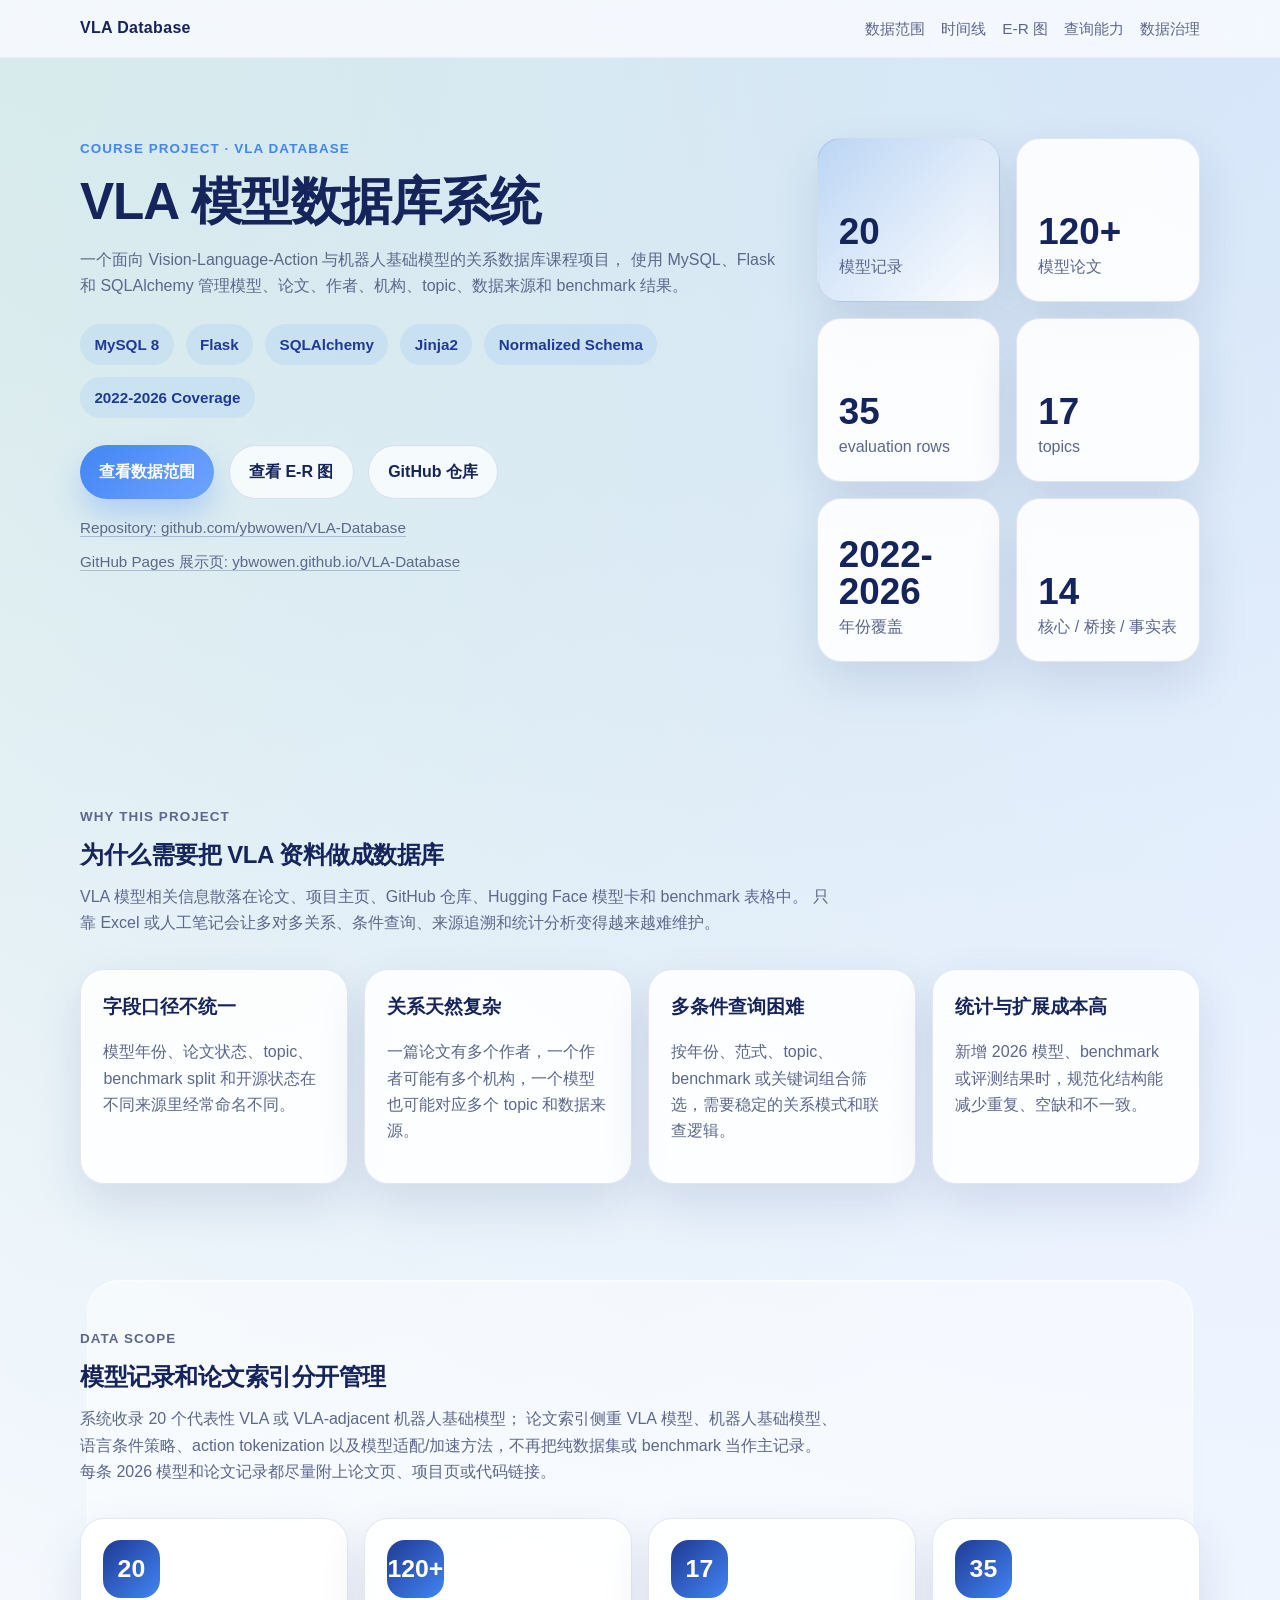
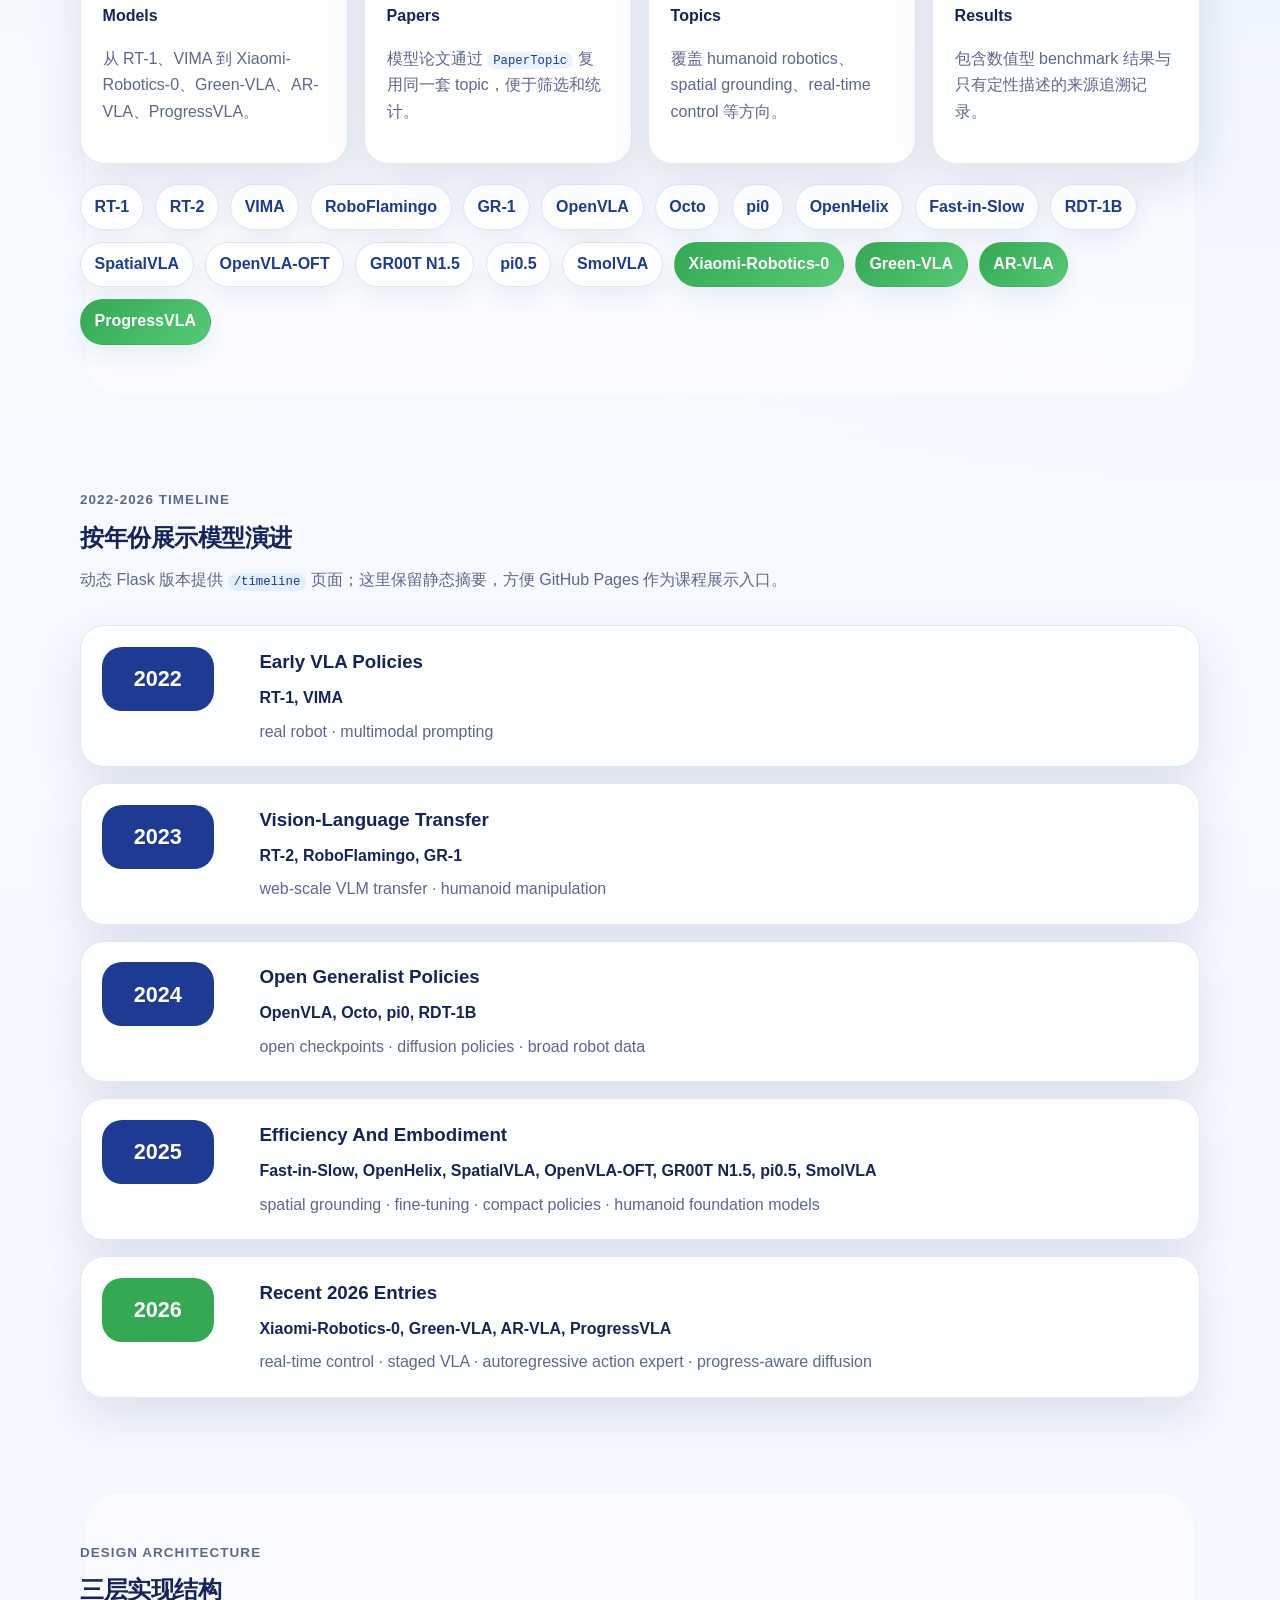
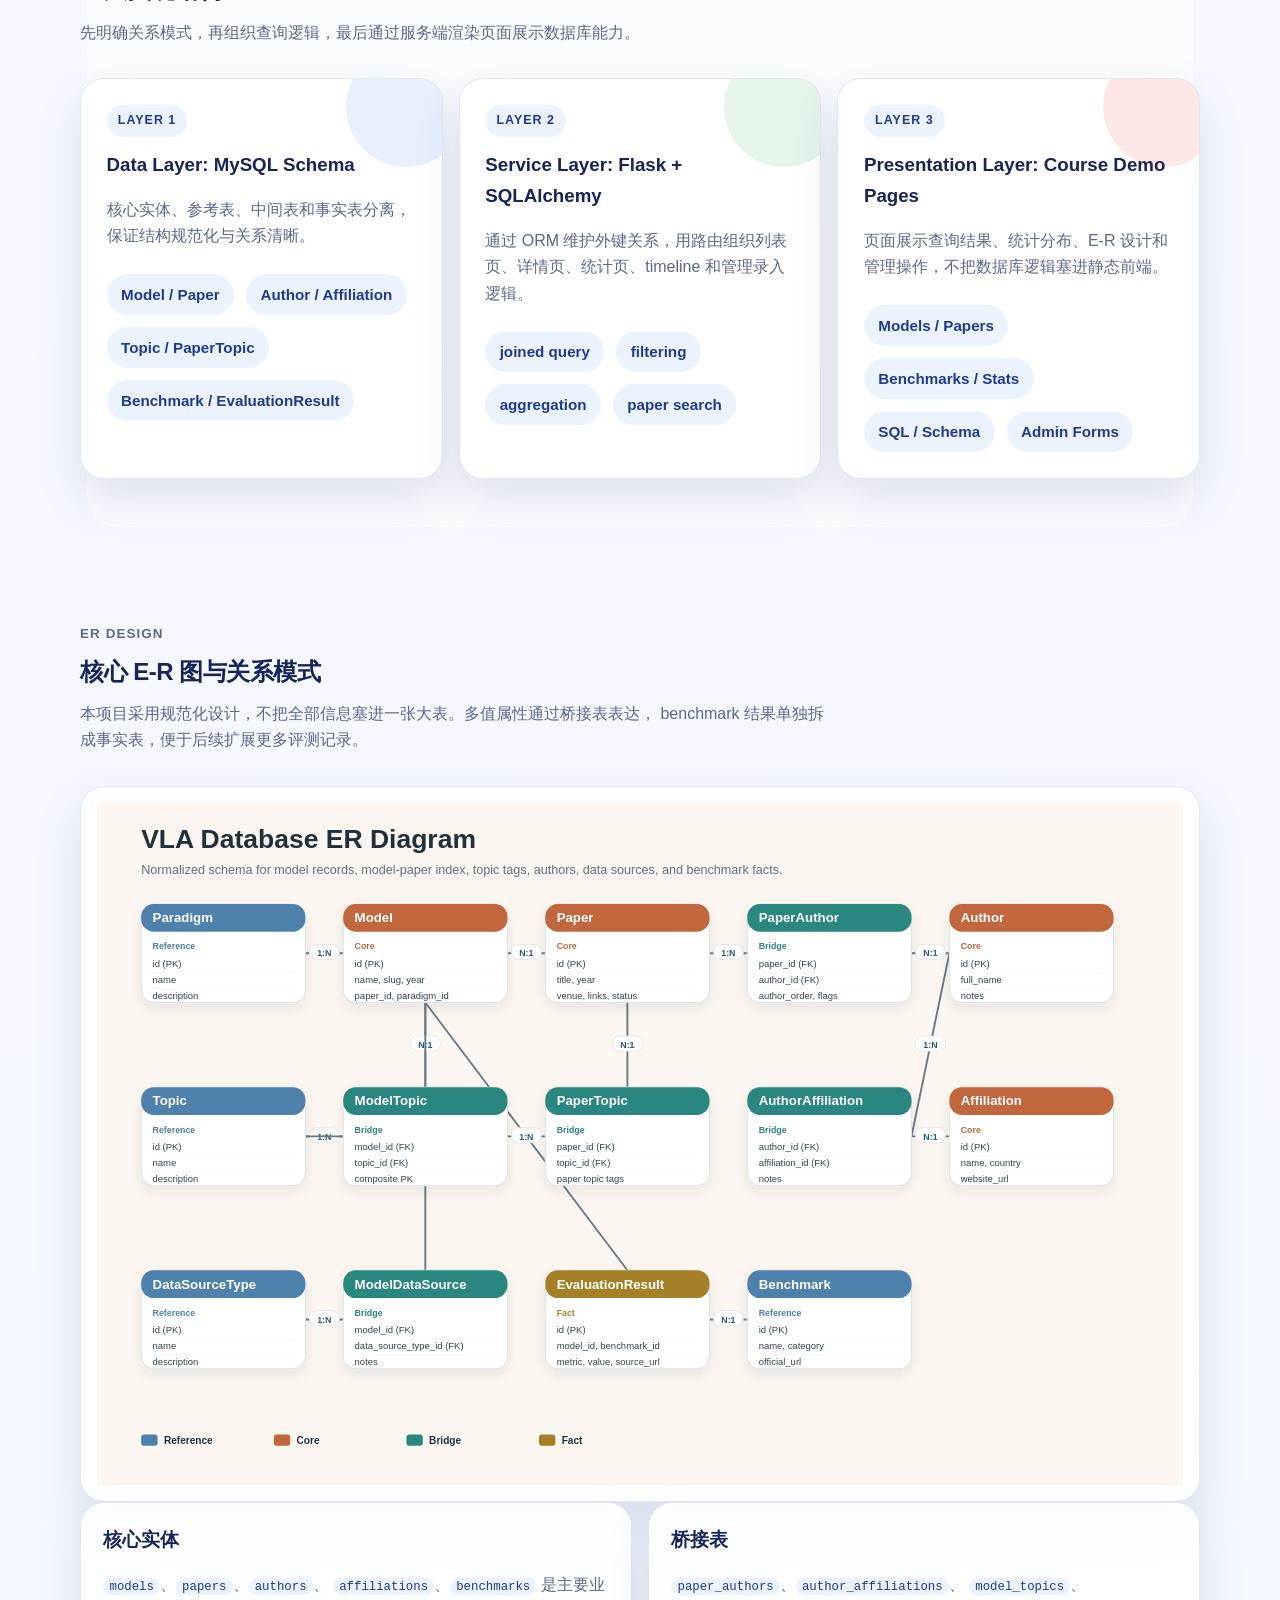
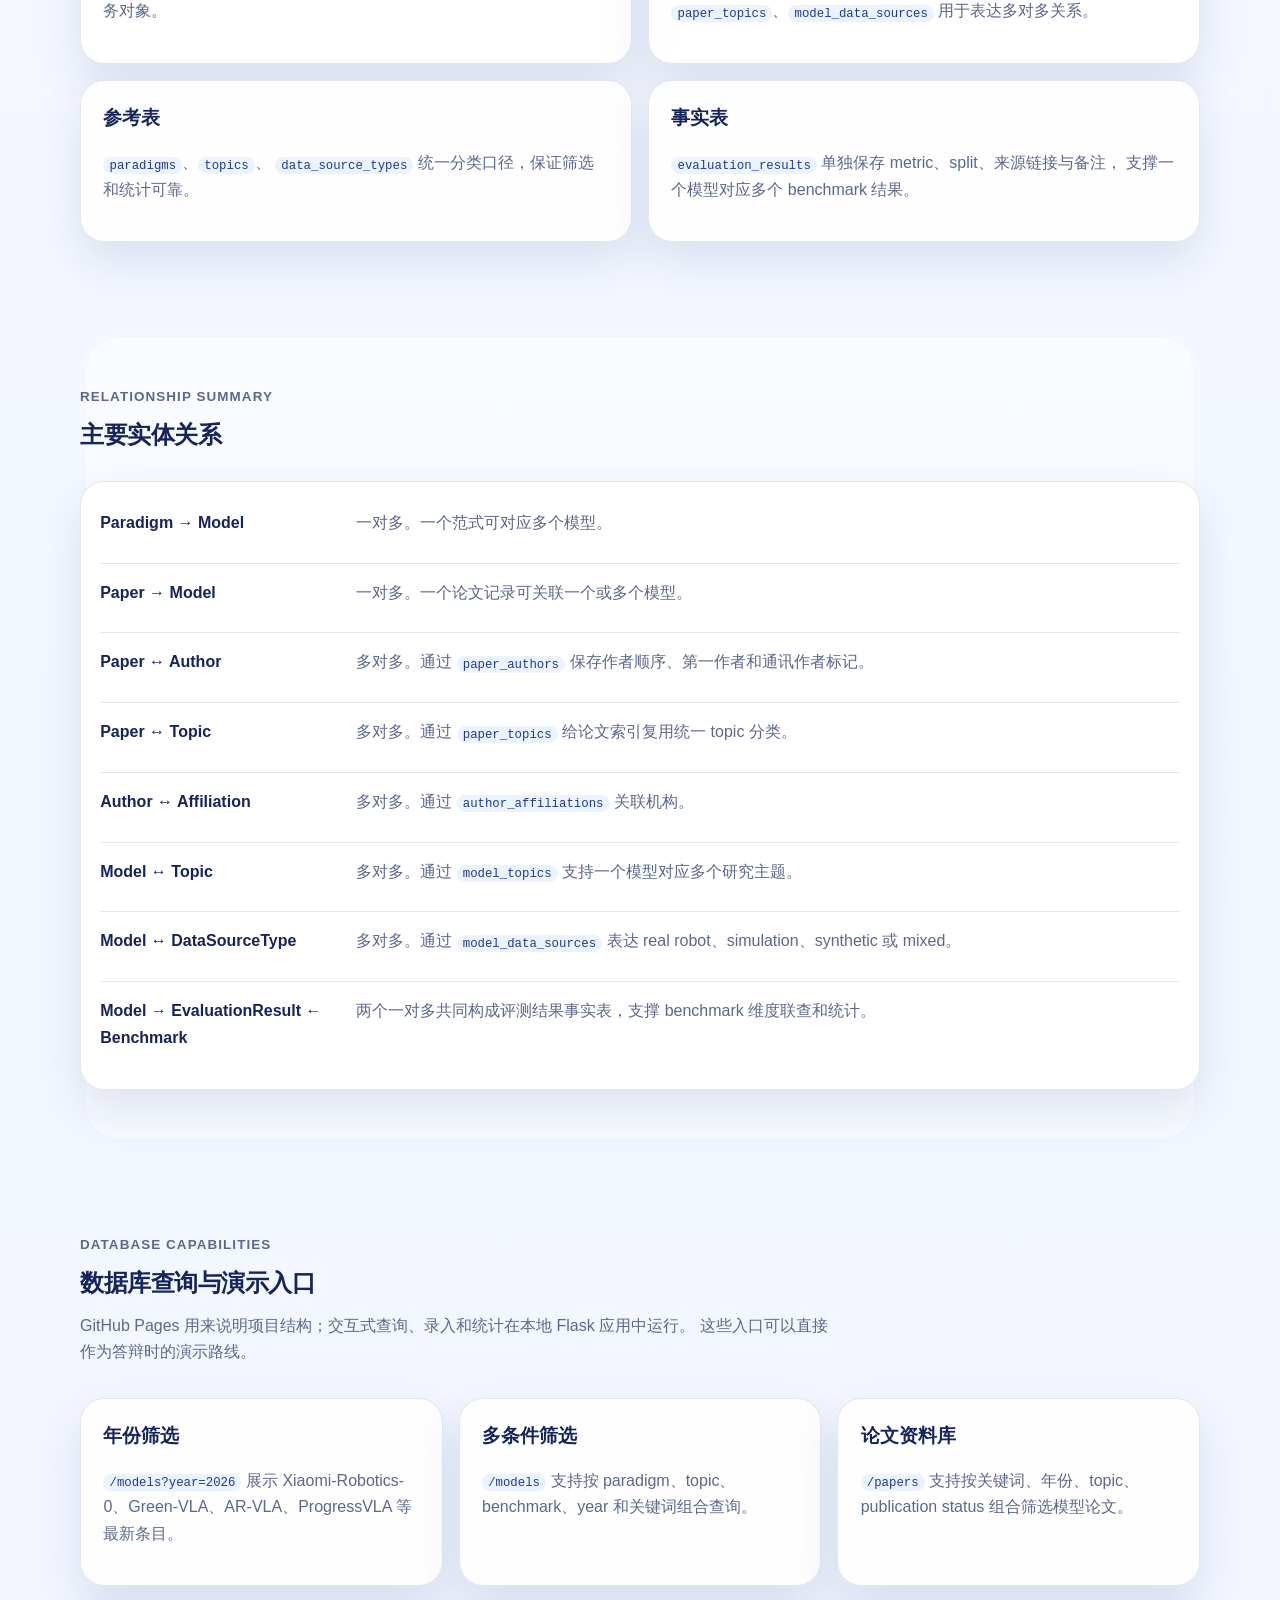
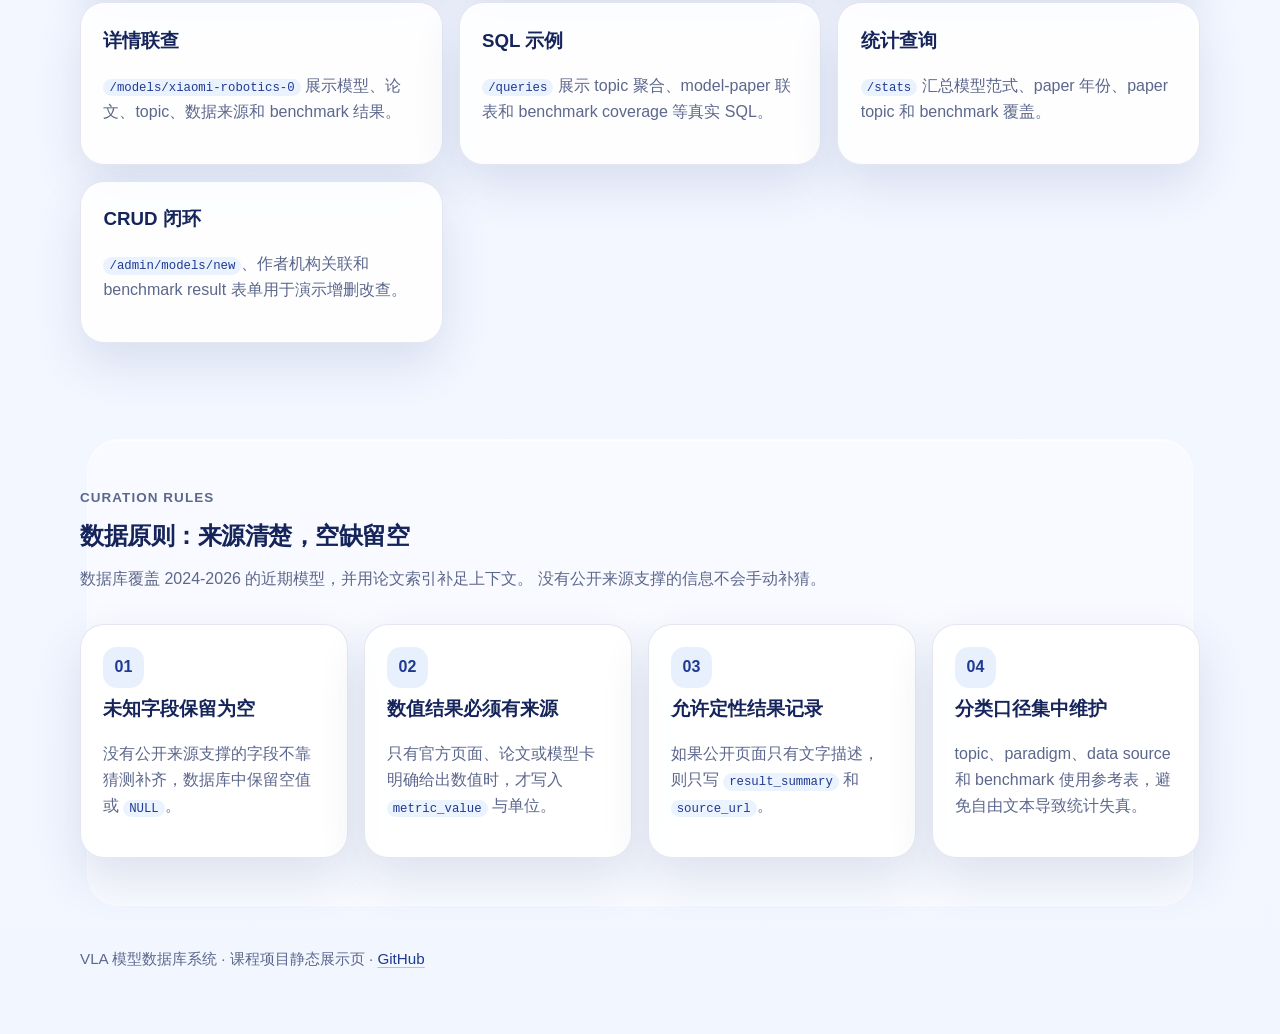
==== commit 9a5628ec: "Refine VLA paper index and wording" ====
--- a/docs/index.html
+++ b/docs/index.html
@@ -28,7 +28,7 @@
   <main id="home">
     <section class="hero section">
       <div class="hero__content">
-        <p class="eyebrow">Database Course Project · Final Version</p>
+        <p class="eyebrow">Course Project · VLA Database</p>
         <h1>VLA 模型数据库系统</h1>
         <p class="hero__lead">
           一个面向 Vision-Language-Action 与机器人基础模型的关系数据库课程项目，
@@ -43,7 +43,7 @@
           <span>2022-2026 Coverage</span>
         </div>
         <div class="hero__actions">
-          <a class="button button--primary" href="#dataset">查看最终数据范围</a>
+          <a class="button button--primary" href="#dataset">查看数据范围</a>
           <a class="button button--ghost" href="#schema">查看 E-R 图</a>
           <a class="button button--ghost" href="https://github.com/ybwowen/VLA-Database" target="_blank" rel="noreferrer">GitHub 仓库</a>
         </div>
@@ -59,11 +59,11 @@
       <div class="hero__panel">
         <div class="stat-card stat-card--strong">
           <strong>20</strong>
-          <span>curated 模型</span>
+          <span>模型记录</span>
         </div>
         <div class="stat-card">
-          <strong>100+</strong>
-          <span>paper library</span>
+          <strong>120+</strong>
+          <span>模型论文</span>
         </div>
         <div class="stat-card">
           <strong>35</strong>
@@ -115,12 +115,13 @@
 
     <section id="dataset" class="section section--soft">
       <div class="section-heading">
-        <p class="eyebrow">Final Dataset Scope</p>
-        <h2>最终 seed data 已扩展到 20 模型 + 100+ 论文</h2>
-        <p>
-          当前数据库内置 20 个代表性 VLA 或 VLA-adjacent 机器人基础模型，
-          并额外导入 100+ 篇 VLA、embodied reasoning、action tokenization 与机器人数据集相关论文。
-          所有 2026 条目和 paper library 记录都保留可追溯来源链接。
+        <p class="eyebrow">Data Scope</p>
+        <h2>模型记录和论文索引分开管理</h2>
+        <p>
+          系统收录 20 个代表性 VLA 或 VLA-adjacent 机器人基础模型；
+          论文索引侧重 VLA 模型、机器人基础模型、语言条件策略、action tokenization
+          以及模型适配/加速方法，不再把纯数据集或 benchmark 当作主记录。
+          每条 2026 模型和论文记录都尽量附上论文页、项目页或代码链接。
         </p>
       </div>
       <div class="dataset-strip">
@@ -130,14 +131,14 @@
           <p>从 RT-1、VIMA 到 Xiaomi-Robotics-0、Green-VLA、AR-VLA、ProgressVLA。</p>
         </article>
         <article>
-          <span class="dataset-number">124</span>
+          <span class="dataset-number">120+</span>
           <strong>Papers</strong>
-          <p>通过 <code>PaperTopic</code> 连接到 topic 体系，可独立于模型记录查询。</p>
+          <p>模型论文通过 <code>PaperTopic</code> 复用同一套 topic，便于筛选和统计。</p>
         </article>
         <article>
           <span class="dataset-number">17</span>
           <strong>Topics</strong>
-          <p>新增 humanoid robotics、spatial grounding、real-time control 等最终版主题。</p>
+          <p>覆盖 humanoid robotics、spatial grounding、real-time control 等方向。</p>
         </article>
         <article>
           <span class="dataset-number">35</span>
@@ -145,7 +146,7 @@
           <p>包含数值型 benchmark 结果与只有定性描述的来源追溯记录。</p>
         </article>
       </div>
-      <div class="model-cloud" aria-label="seed 模型列表">
+      <div class="model-cloud" aria-label="模型列表">
         <span>RT-1</span>
         <span>RT-2</span>
         <span>VIMA</span>
@@ -199,7 +200,7 @@
           <div>
             <h3>Open Generalist Policies</h3>
             <p>OpenVLA, Octo, pi0, RDT-1B</p>
-            <span>open checkpoints · diffusion policies · large robot datasets</span>
+            <span>open checkpoints · diffusion policies · broad robot data</span>
           </div>
         </article>
         <article>
@@ -332,7 +333,7 @@
         </div>
         <div class="relationship-row">
           <strong>Paper ↔ Topic</strong>
-          <span>多对多。通过 <code>paper_topics</code> 给 paper library 复用统一 topic 分类。</span>
+          <span>多对多。通过 <code>paper_topics</code> 给论文索引复用统一 topic 分类。</span>
         </div>
         <div class="relationship-row">
           <strong>Author ↔ Affiliation</strong>
@@ -358,8 +359,8 @@
         <p class="eyebrow">Database Capabilities</p>
         <h2>数据库查询与演示入口</h2>
         <p>
-          GitHub Pages 是静态展示页；真正的查询、录入和统计在本地 Flask 应用中运行。
-          下列路径可以作为答辩时的演示脚本。
+          GitHub Pages 用来说明项目结构；交互式查询、录入和统计在本地 Flask 应用中运行。
+          这些入口可以直接作为答辩时的演示路线。
         </p>
       </div>
       <div class="grid grid--3">
@@ -373,7 +374,7 @@
         </article>
         <article class="capability-card">
           <h3>论文资料库</h3>
-          <p><code>/papers</code> 支持按关键词、年份、topic、publication status 组合筛选 100+ paper。</p>
+          <p><code>/papers</code> 支持按关键词、年份、topic、publication status 组合筛选模型论文。</p>
         </article>
         <article class="capability-card">
           <h3>详情联查</h3>
@@ -396,11 +397,11 @@
 
     <section id="governance" class="section section--soft">
       <div class="section-heading">
-        <p class="eyebrow">Data Governance</p>
-        <h2>数据原则：保守录入，不编造数值</h2>
-        <p>
-          最终版 seed data 覆盖 2024-2026 扩展模型与 100+ paper library，
-          但仍优先保证来源可追溯和字段可信。
+        <p class="eyebrow">Curation Rules</p>
+        <h2>数据原则：来源清楚，空缺留空</h2>
+        <p>
+          数据库覆盖 2024-2026 的近期模型，并用论文索引补足上下文。
+          没有公开来源支撑的信息不会手动补猜。
         </p>
       </div>
       <div class="governance-grid">
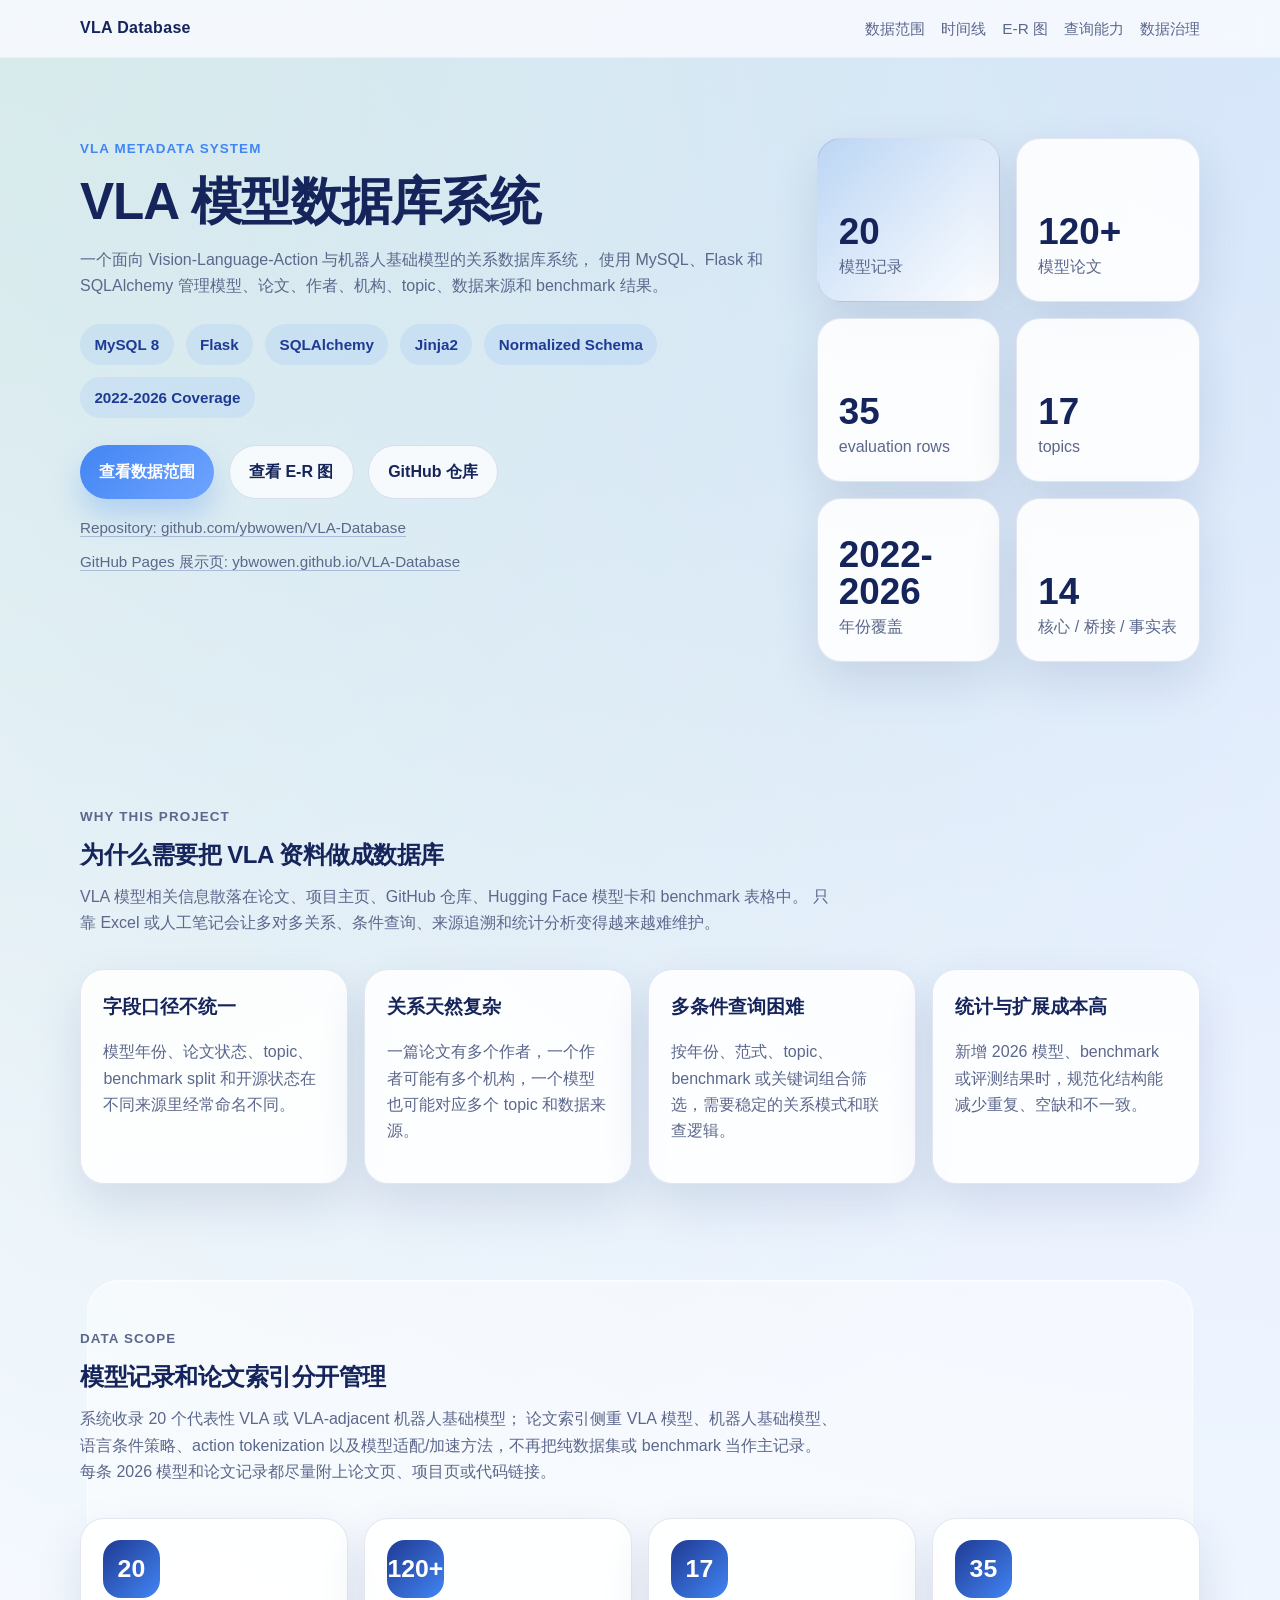
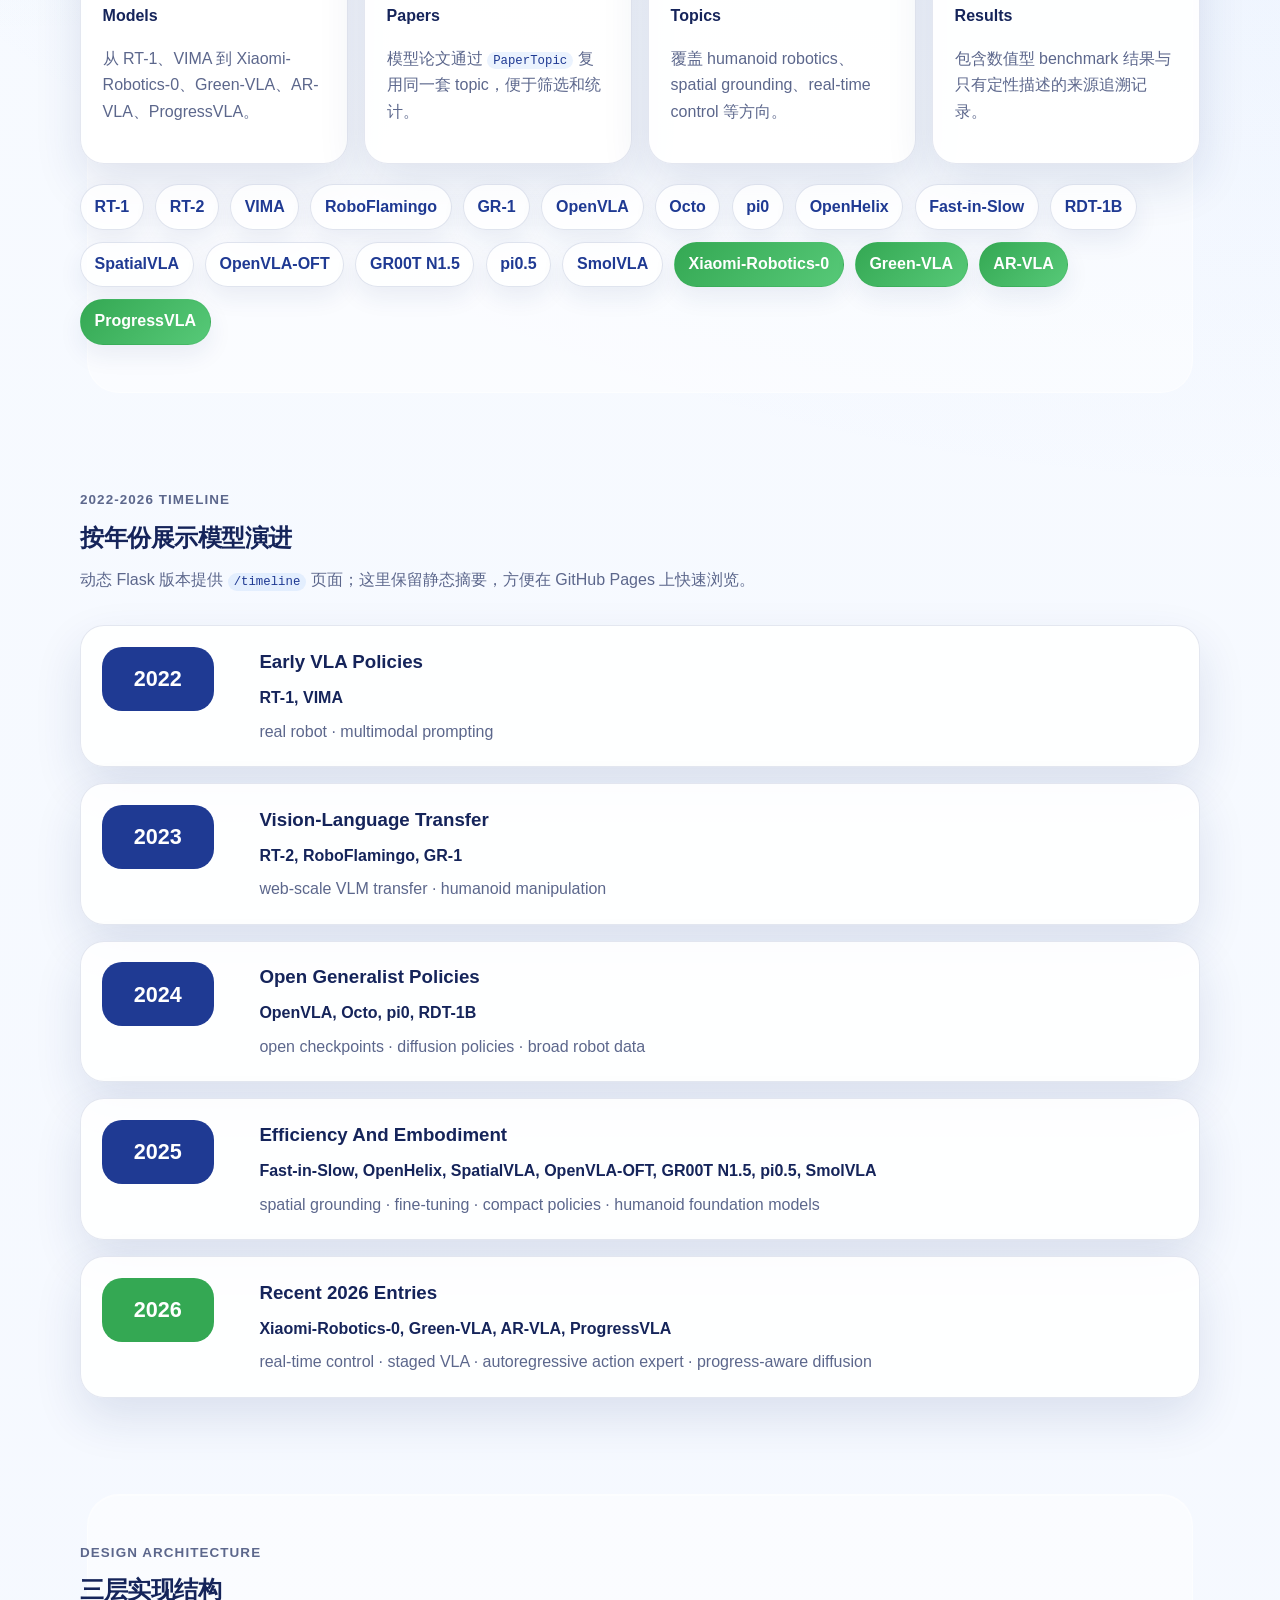
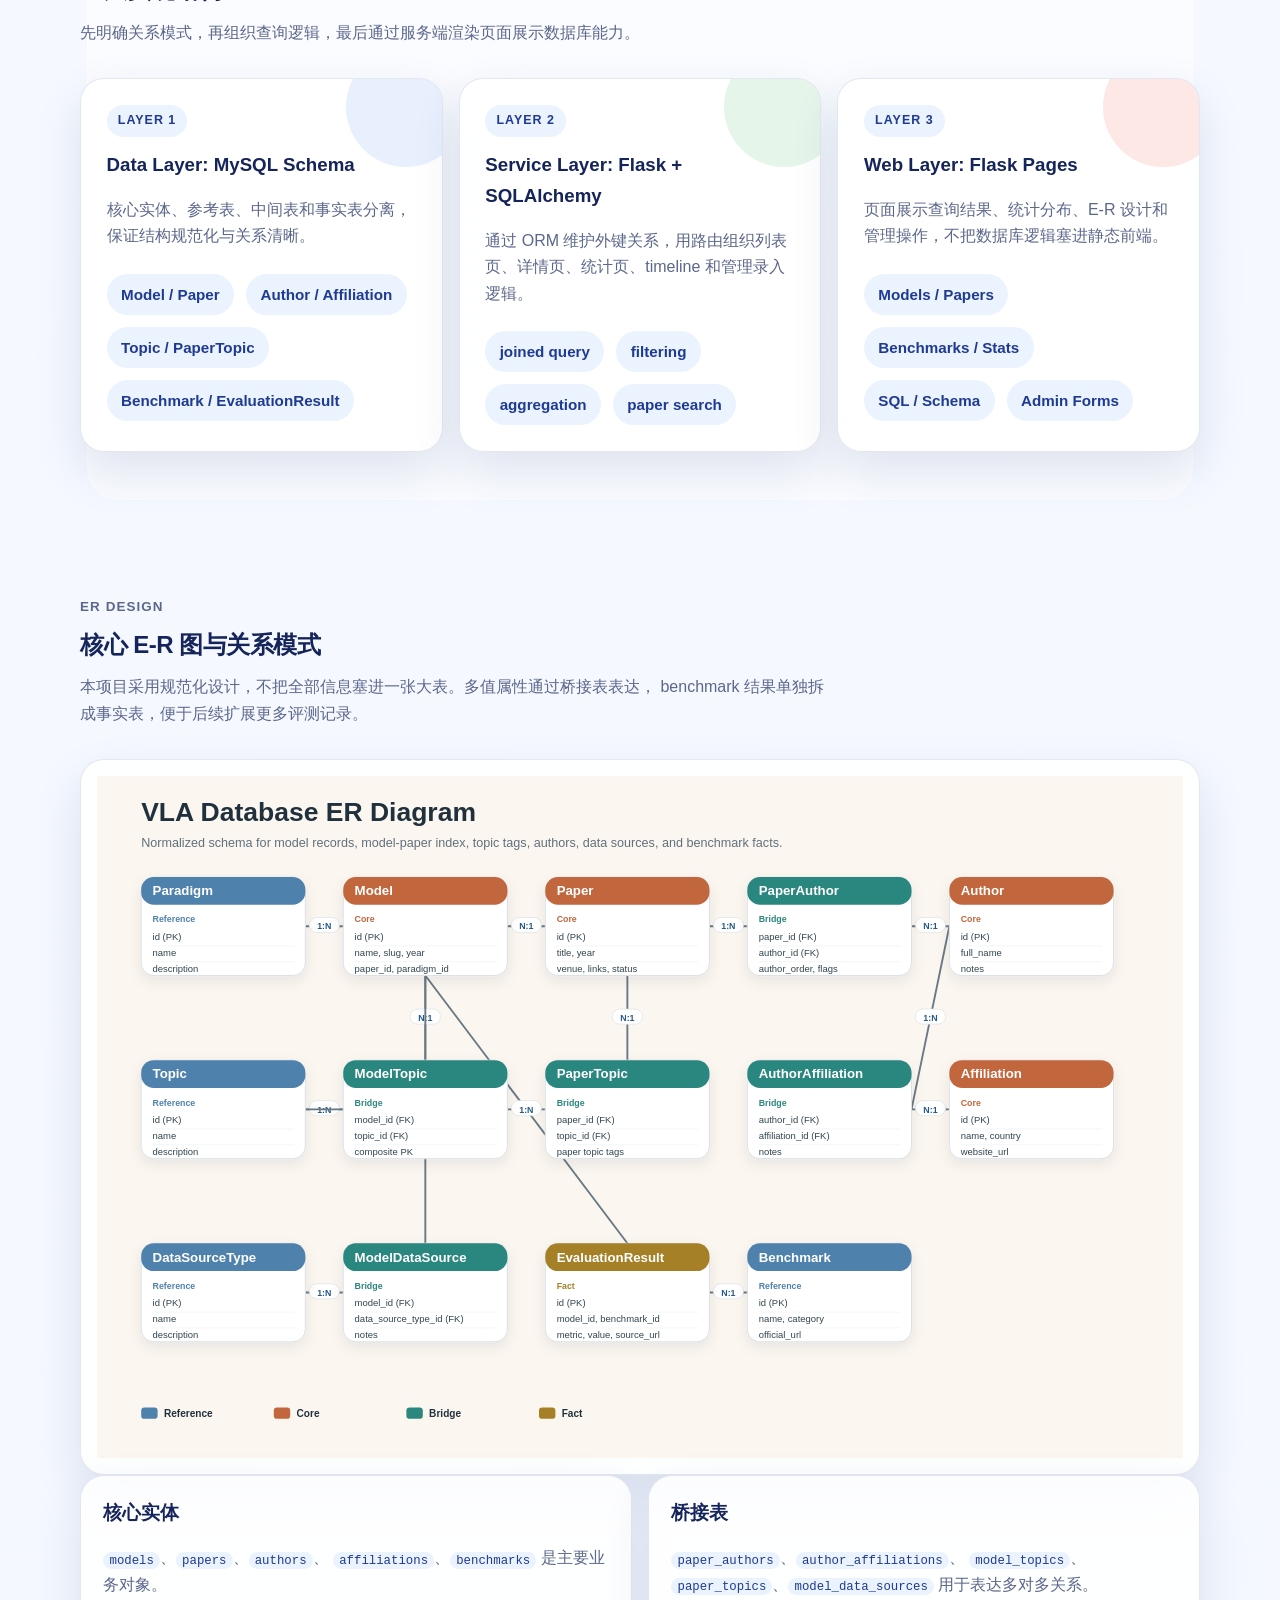
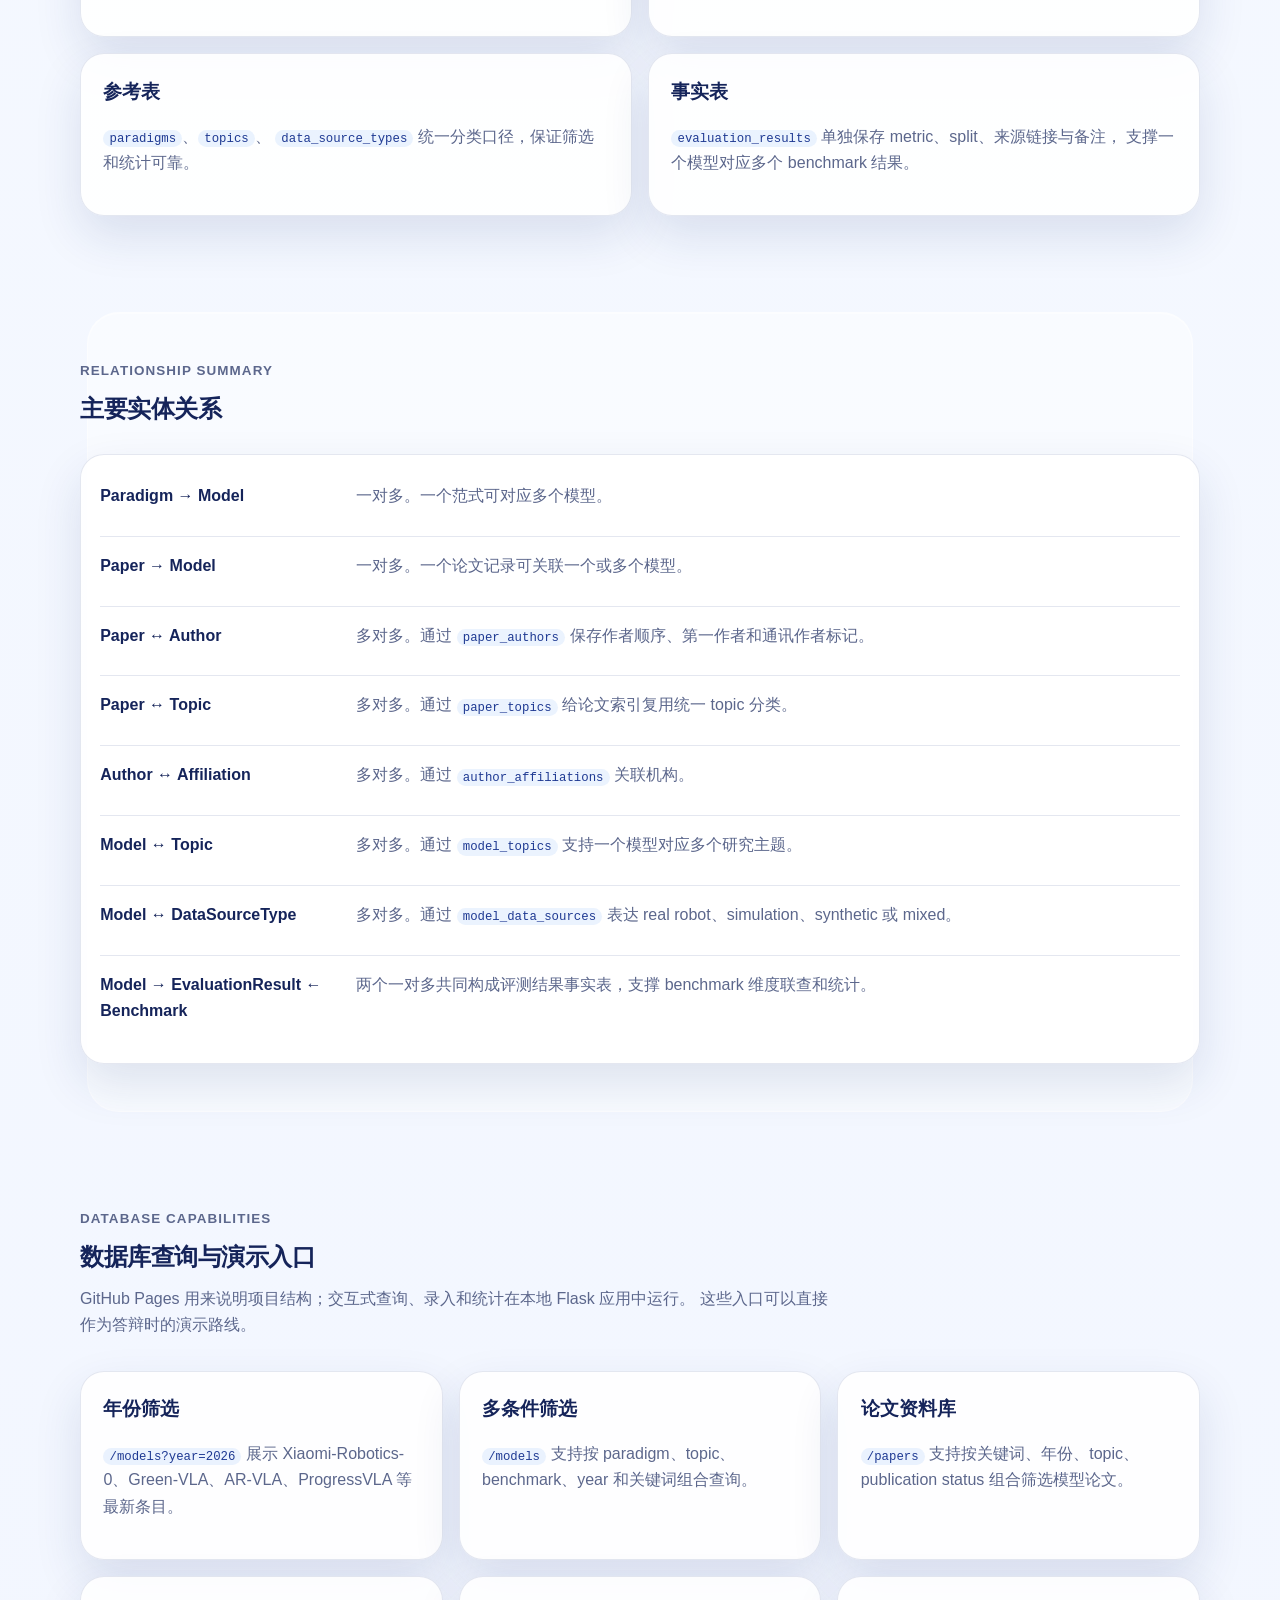
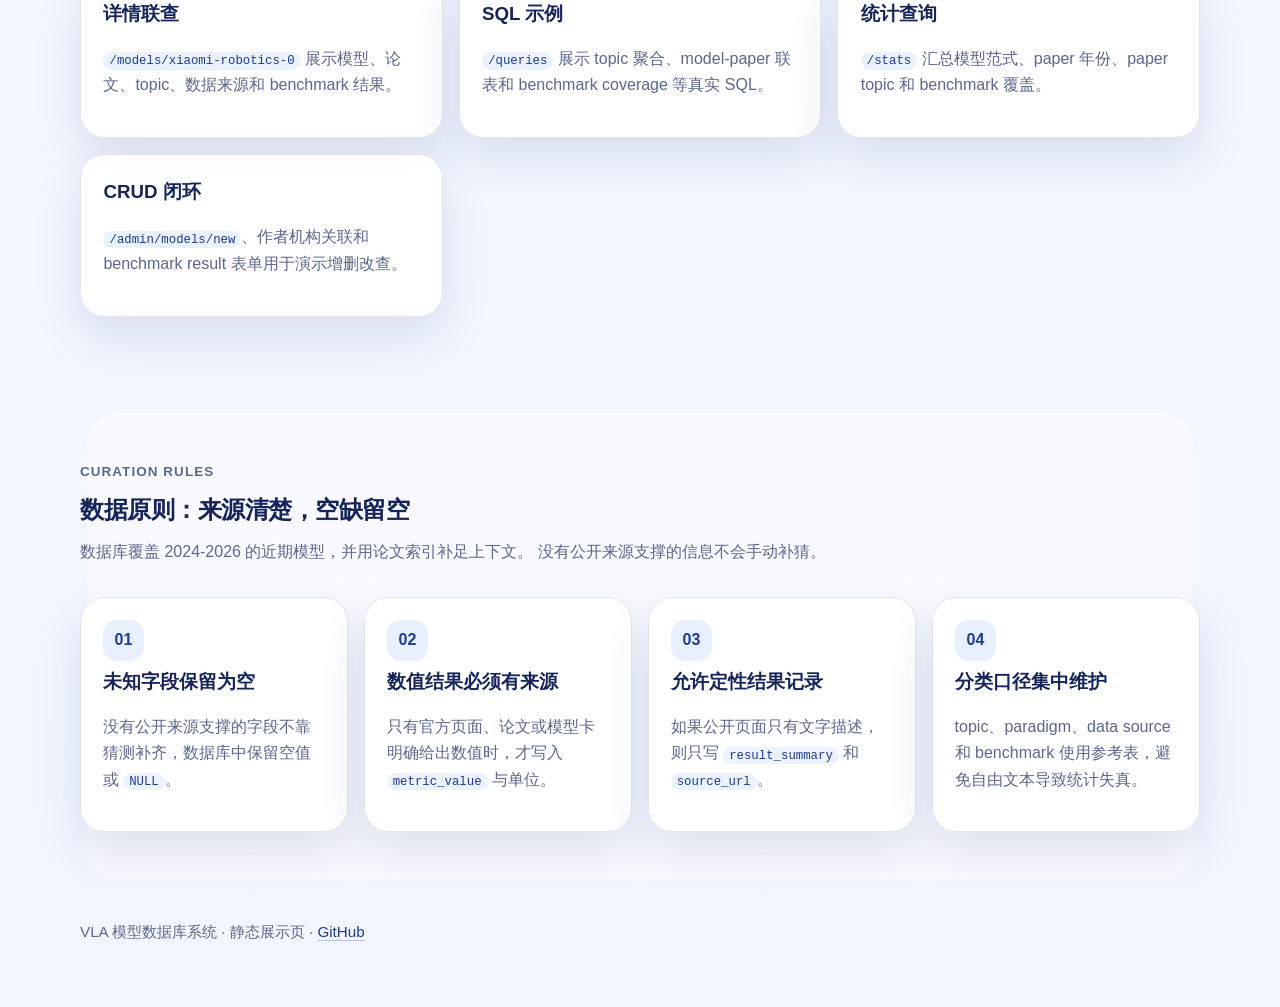
==== commit 0f9a5c2c: "Refresh frontend theme and neutral wording" ====
--- a/docs/index.html
+++ b/docs/index.html
@@ -28,10 +28,10 @@
   <main id="home">
     <section class="hero section">
       <div class="hero__content">
-        <p class="eyebrow">Course Project · VLA Database</p>
+        <p class="eyebrow">VLA Metadata System</p>
         <h1>VLA 模型数据库系统</h1>
         <p class="hero__lead">
-          一个面向 Vision-Language-Action 与机器人基础模型的关系数据库课程项目，
+          一个面向 Vision-Language-Action 与机器人基础模型的关系数据库系统，
           使用 MySQL、Flask 和 SQLAlchemy 管理模型、论文、作者、机构、topic、数据来源和 benchmark 结果。
         </p>
         <div class="hero__chips" aria-label="技术栈">
@@ -175,7 +175,7 @@
         <p class="eyebrow">2022-2026 Timeline</p>
         <h2>按年份展示模型演进</h2>
         <p>
-          动态 Flask 版本提供 <code>/timeline</code> 页面；这里保留静态摘要，方便 GitHub Pages 作为课程展示入口。
+          动态 Flask 版本提供 <code>/timeline</code> 页面；这里保留静态摘要，方便在 GitHub Pages 上快速浏览。
         </p>
       </div>
       <div class="timeline-static">
@@ -253,7 +253,7 @@
         </article>
         <article class="layer-card layer-card--orange">
           <span class="layer-label">Layer 3</span>
-          <h3>Presentation Layer: Course Demo Pages</h3>
+          <h3>Web Layer: Flask Pages</h3>
           <p>页面展示查询结果、统计分布、E-R 设计和管理操作，不把数据库逻辑塞进静态前端。</p>
           <ul class="tag-list">
             <li>Models / Papers</li>
@@ -431,7 +431,7 @@
 
   <footer class="footer">
     <p>
-      VLA 模型数据库系统 · 课程项目静态展示页 ·
+      VLA 模型数据库系统 · 静态展示页 ·
       <a class="inline-link" href="https://github.com/ybwowen/VLA-Database" target="_blank" rel="noreferrer">GitHub</a>
     </p>
   </footer>
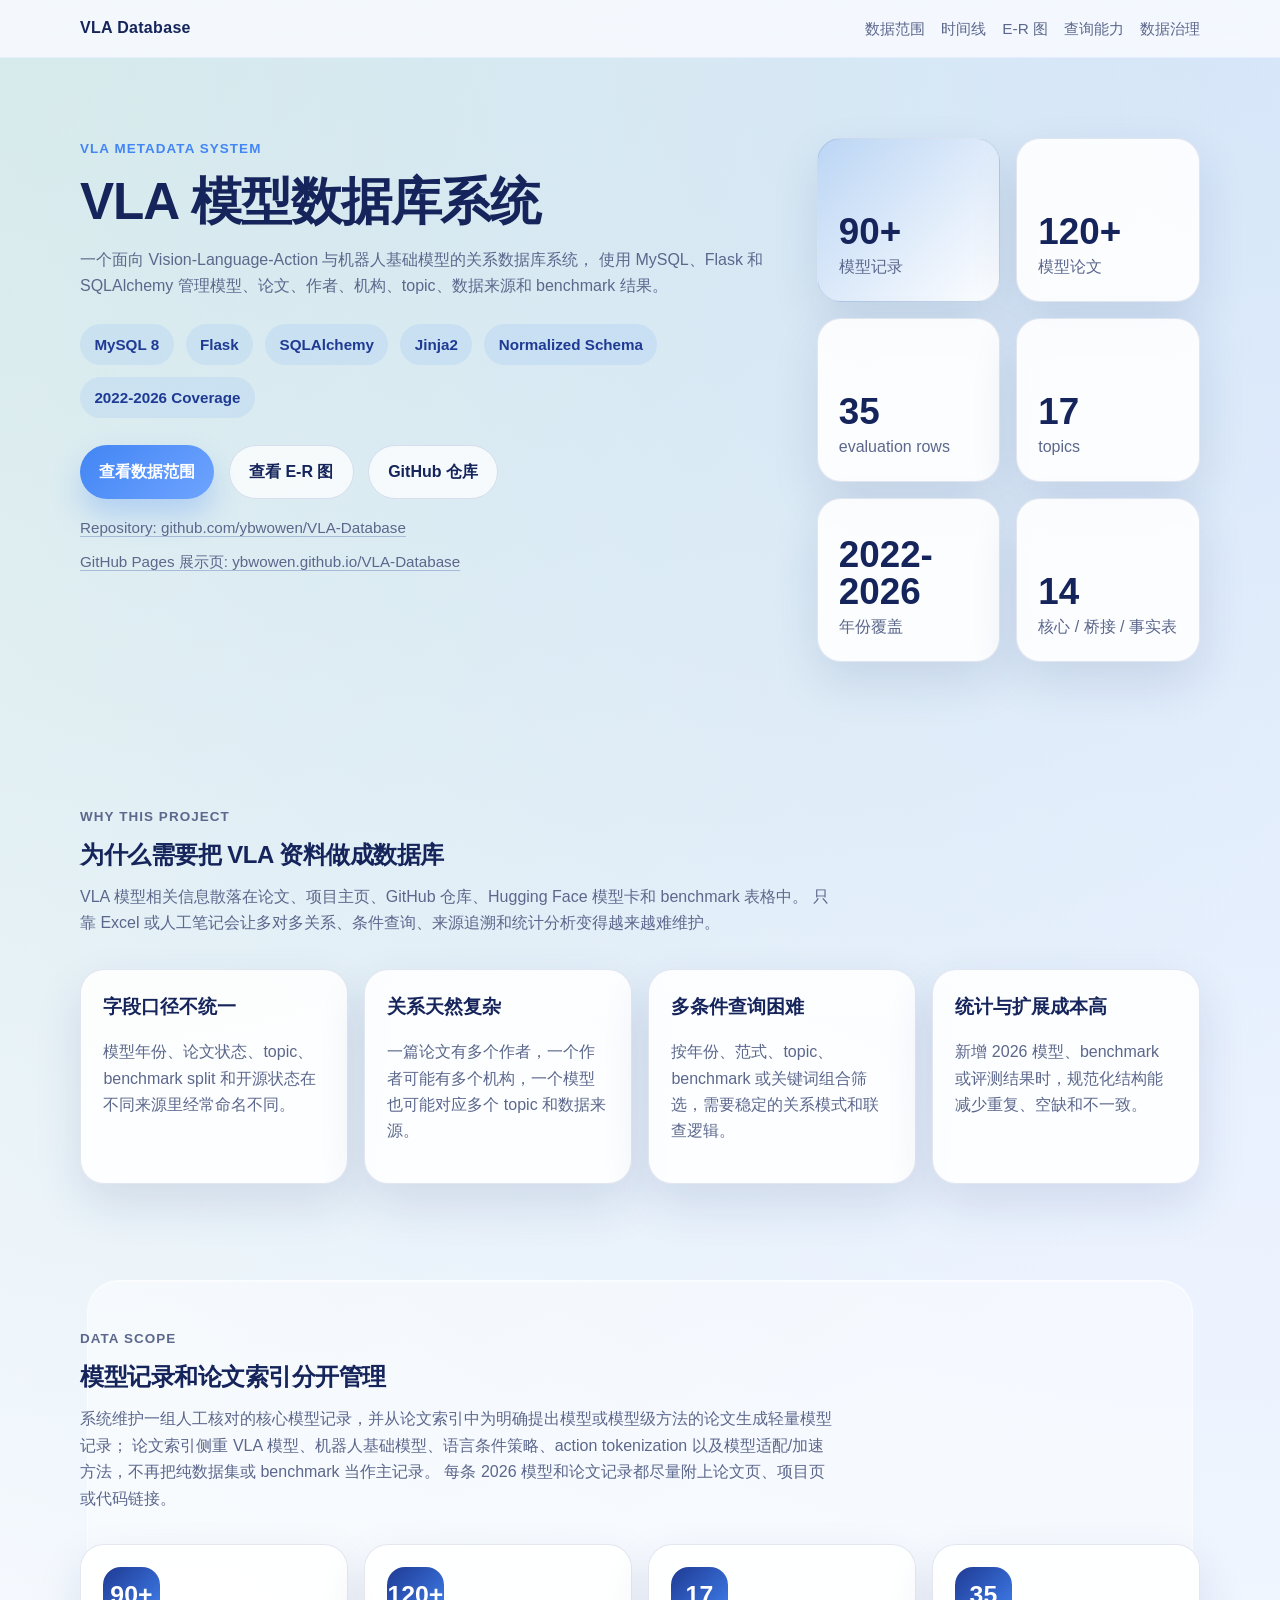
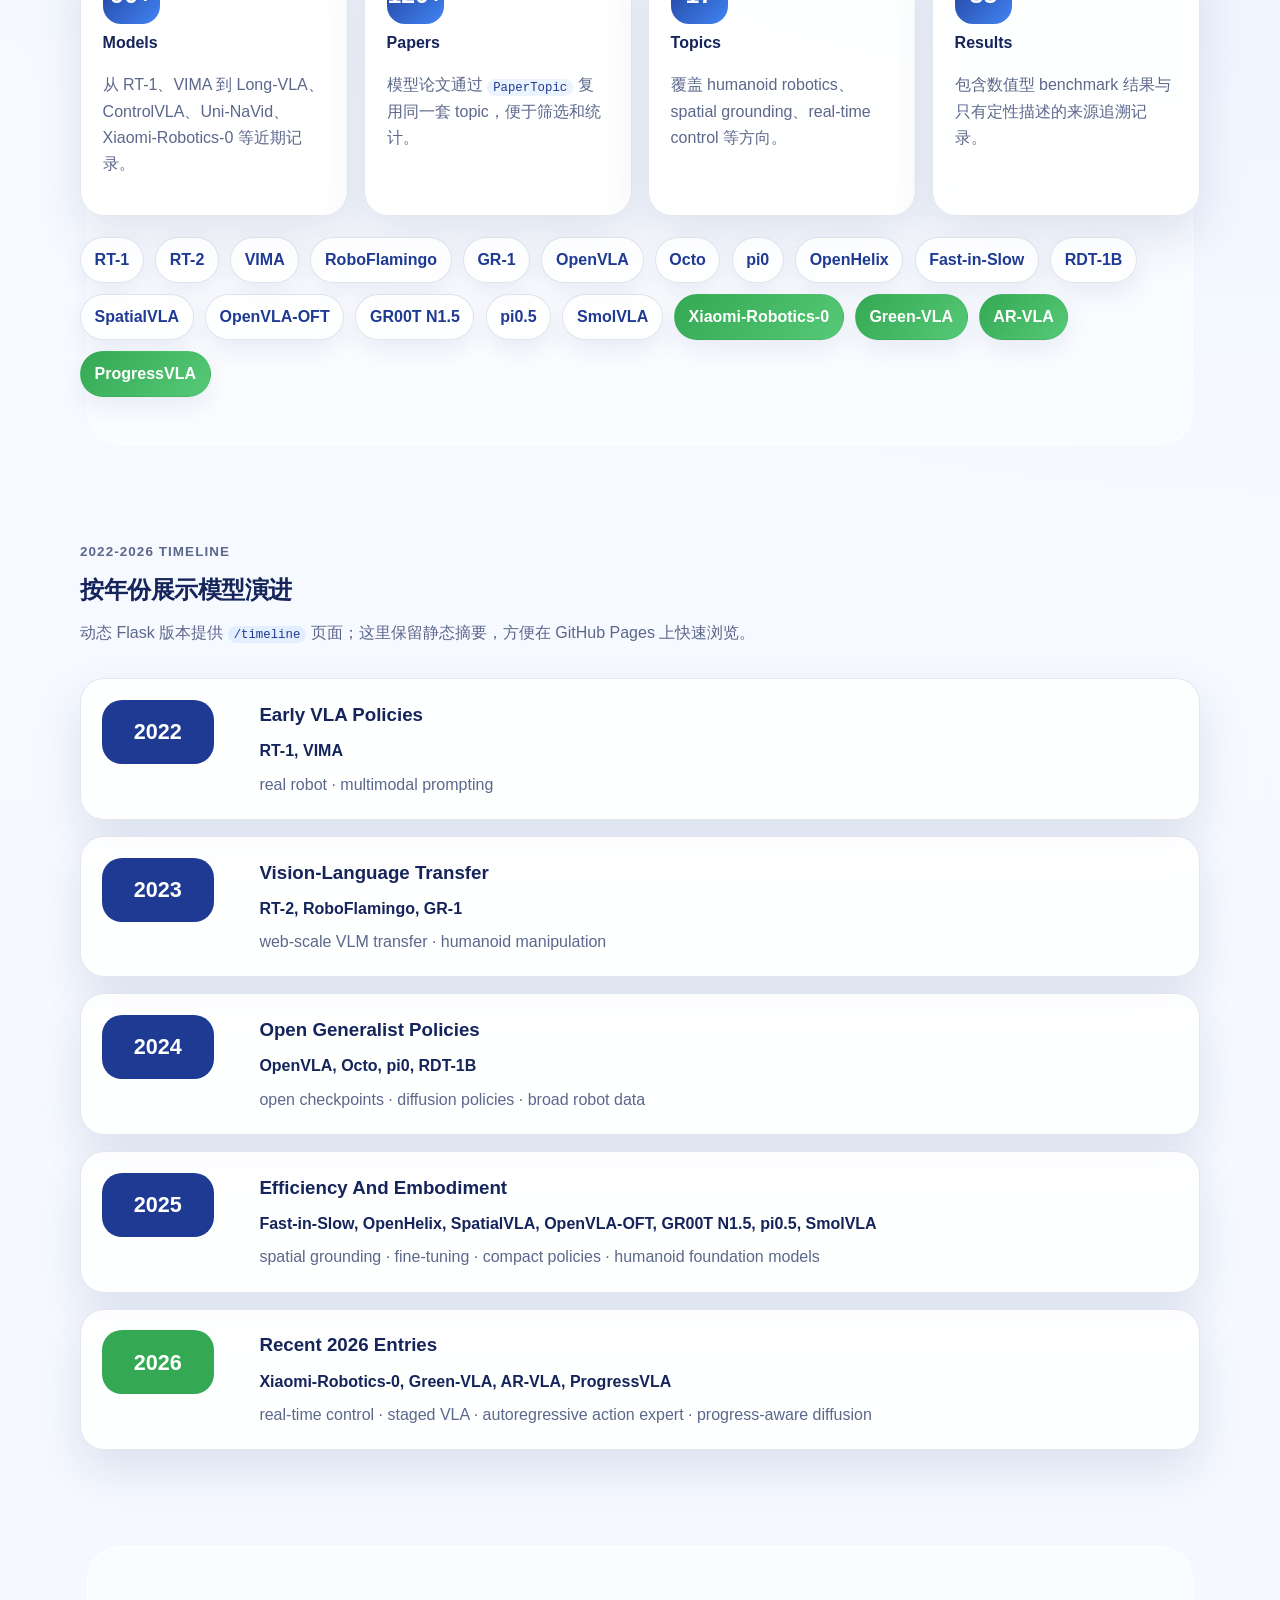
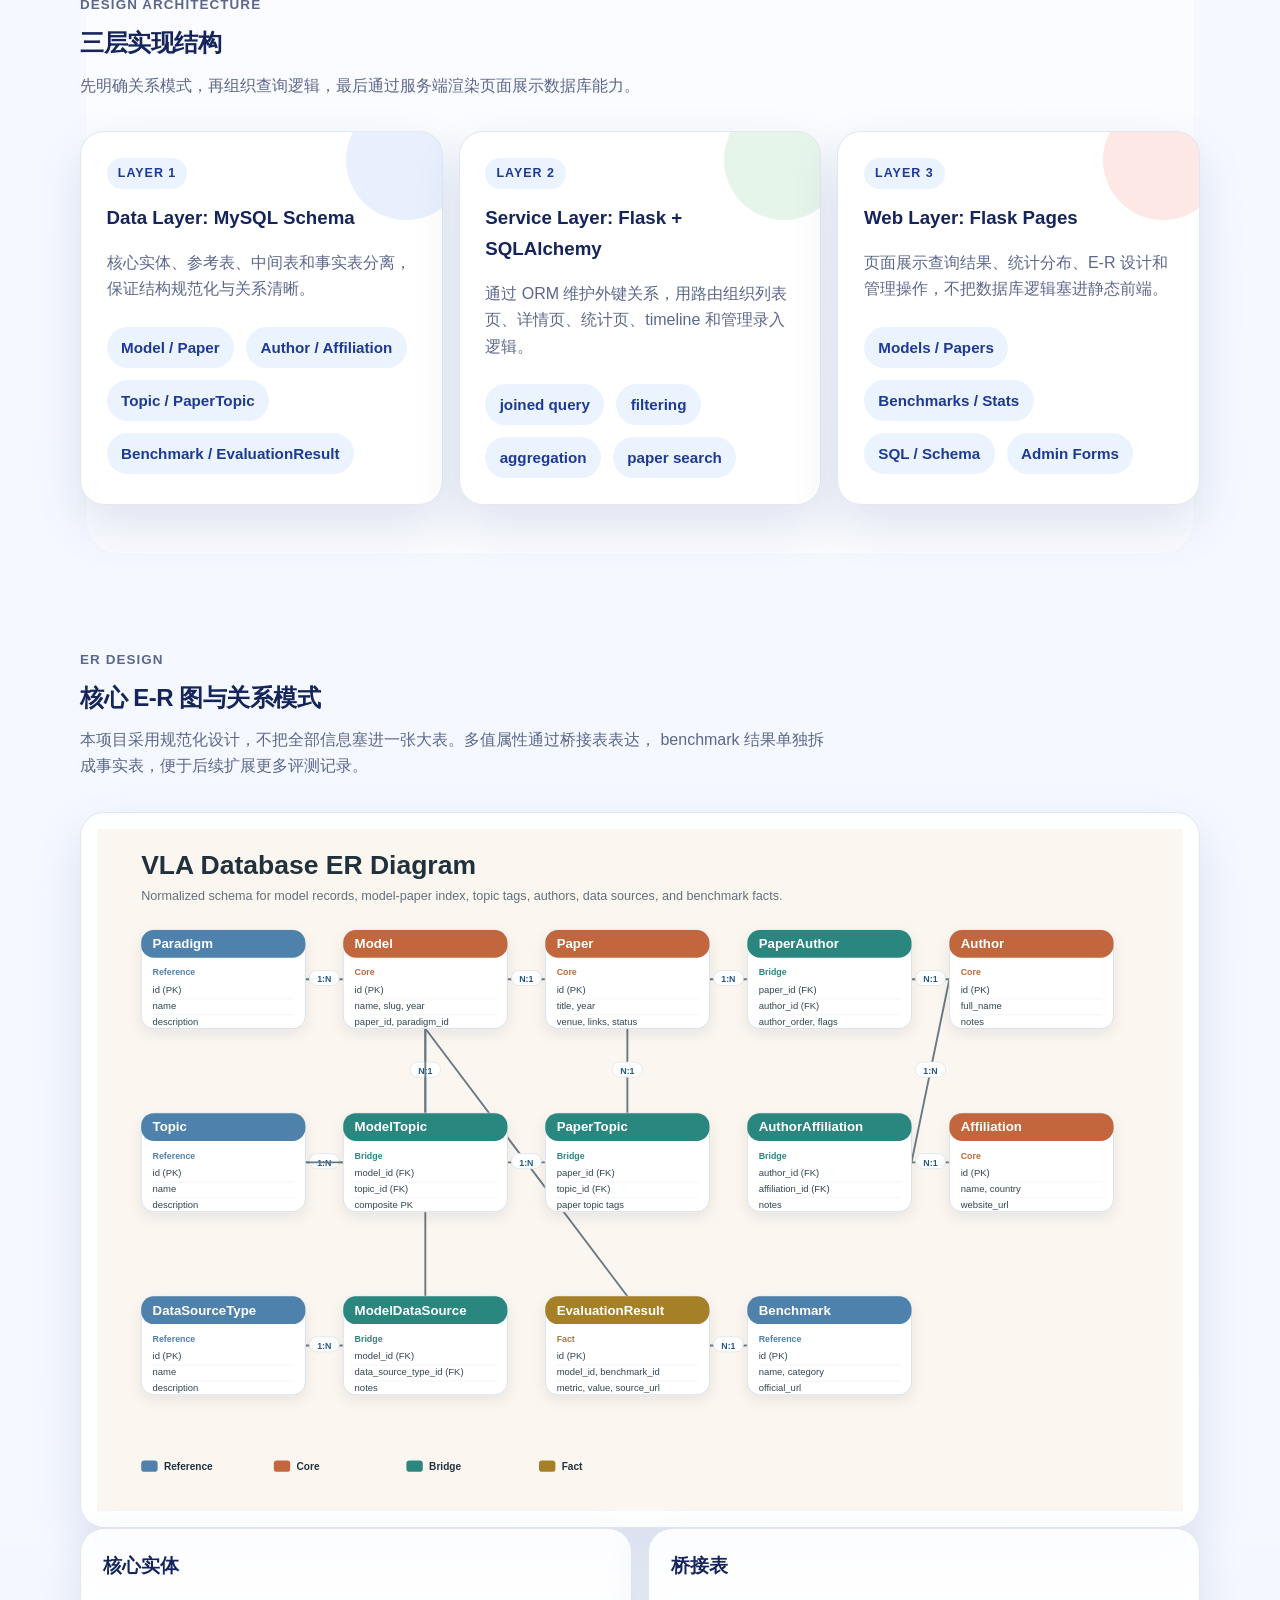
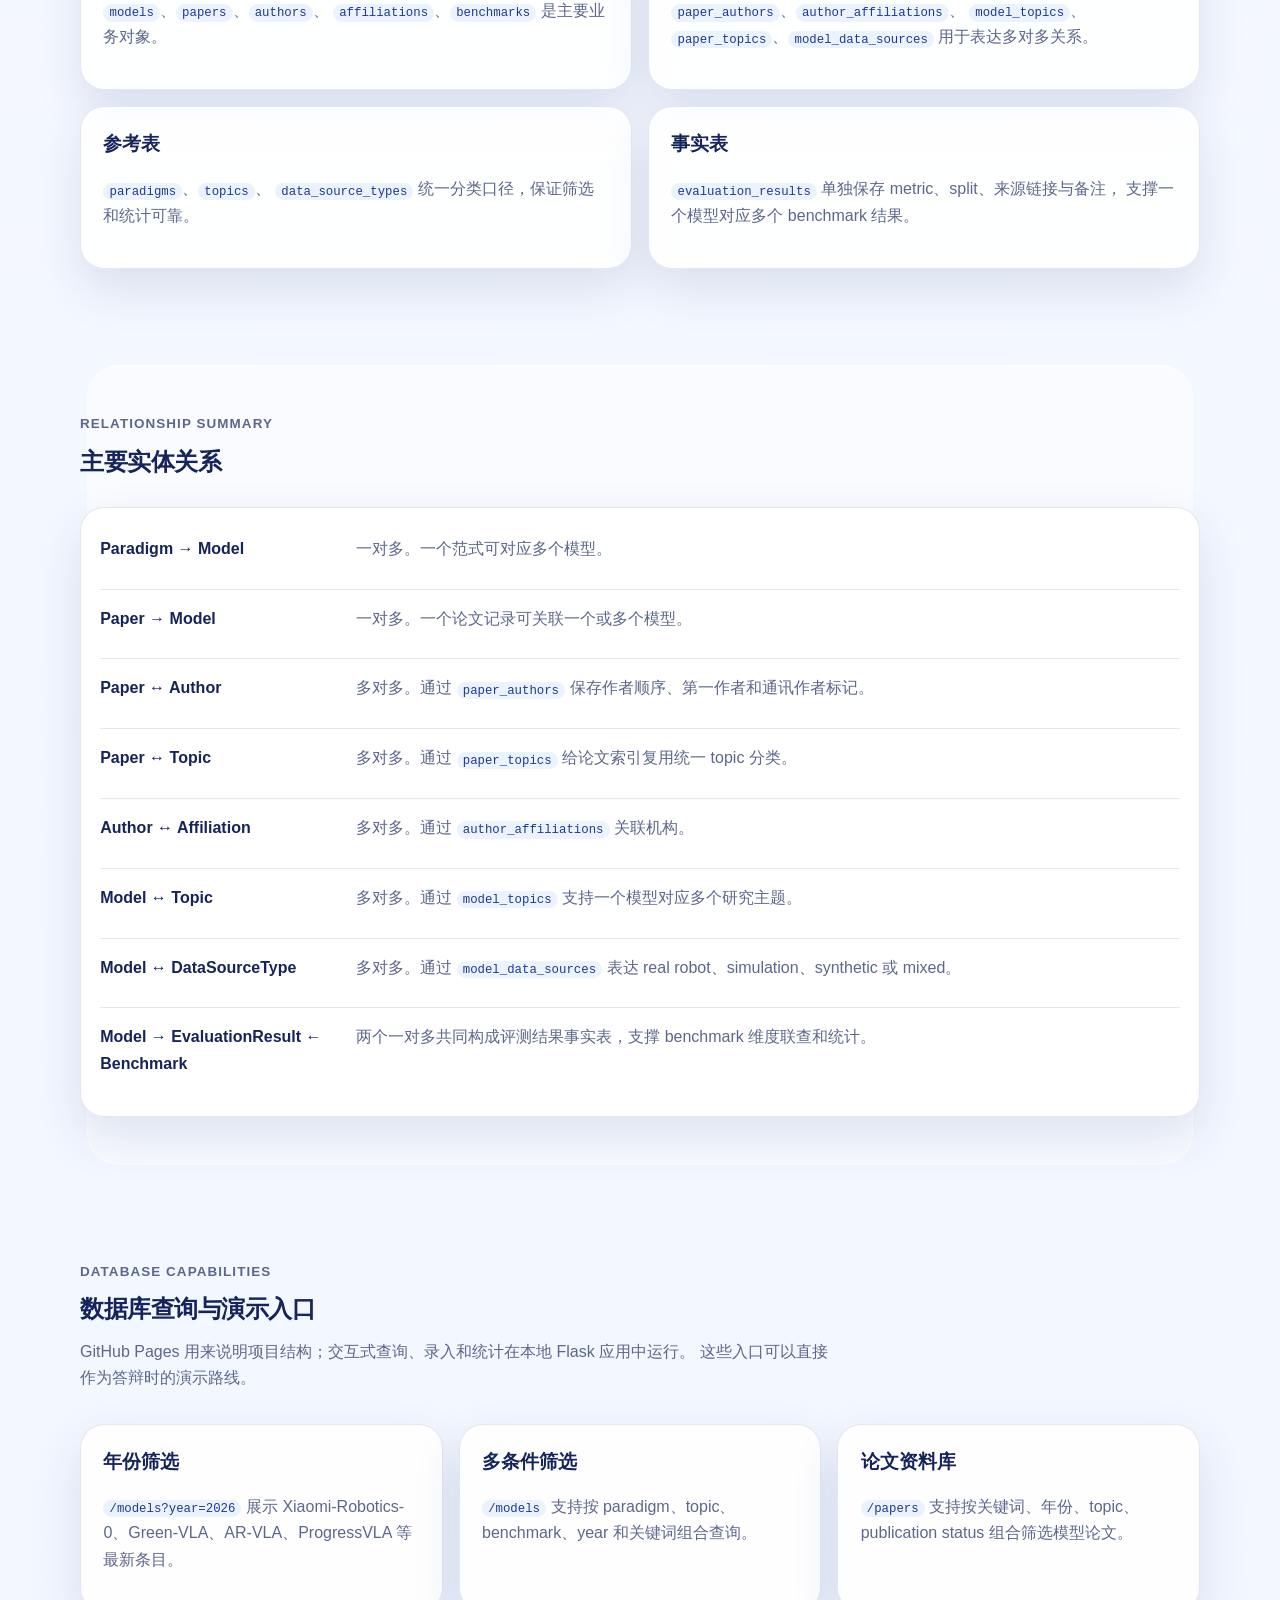
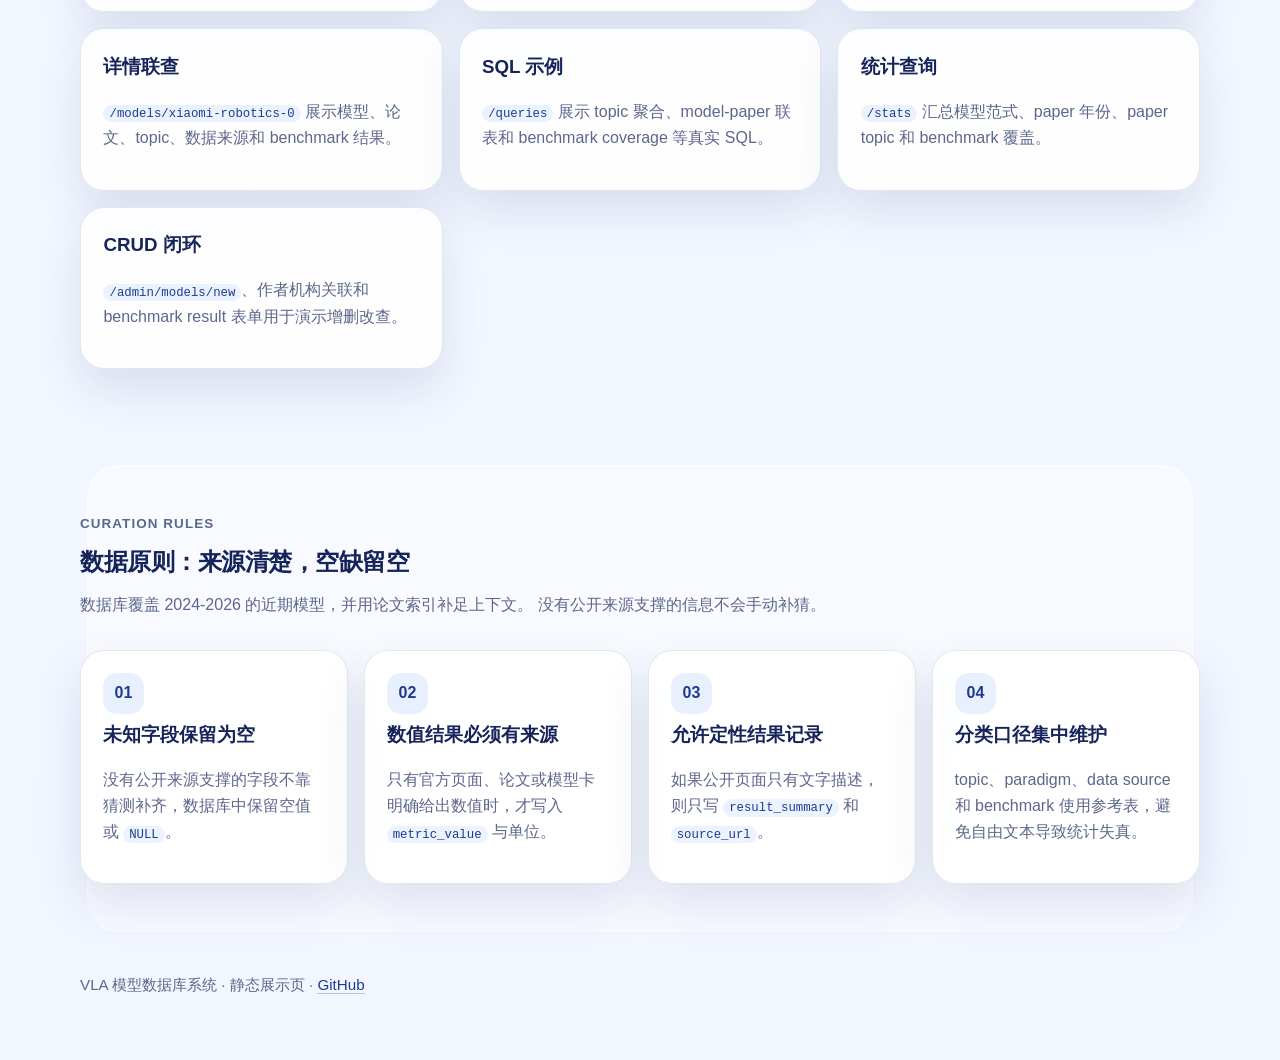
==== commit 38e1bae3: "Expand model records and paper authors" ====
--- a/docs/index.html
+++ b/docs/index.html
@@ -58,7 +58,7 @@
       </div>
       <div class="hero__panel">
         <div class="stat-card stat-card--strong">
-          <strong>20</strong>
+          <strong>90+</strong>
           <span>模型记录</span>
         </div>
         <div class="stat-card">
@@ -118,7 +118,7 @@
         <p class="eyebrow">Data Scope</p>
         <h2>模型记录和论文索引分开管理</h2>
         <p>
-          系统收录 20 个代表性 VLA 或 VLA-adjacent 机器人基础模型；
+          系统维护一组人工核对的核心模型记录，并从论文索引中为明确提出模型或模型级方法的论文生成轻量模型记录；
           论文索引侧重 VLA 模型、机器人基础模型、语言条件策略、action tokenization
           以及模型适配/加速方法，不再把纯数据集或 benchmark 当作主记录。
           每条 2026 模型和论文记录都尽量附上论文页、项目页或代码链接。
@@ -126,9 +126,9 @@
       </div>
       <div class="dataset-strip">
         <article>
-          <span class="dataset-number">20</span>
+          <span class="dataset-number">90+</span>
           <strong>Models</strong>
-          <p>从 RT-1、VIMA 到 Xiaomi-Robotics-0、Green-VLA、AR-VLA、ProgressVLA。</p>
+          <p>从 RT-1、VIMA 到 Long-VLA、ControlVLA、Uni-NaVid、Xiaomi-Robotics-0 等近期记录。</p>
         </article>
         <article>
           <span class="dataset-number">120+</span>
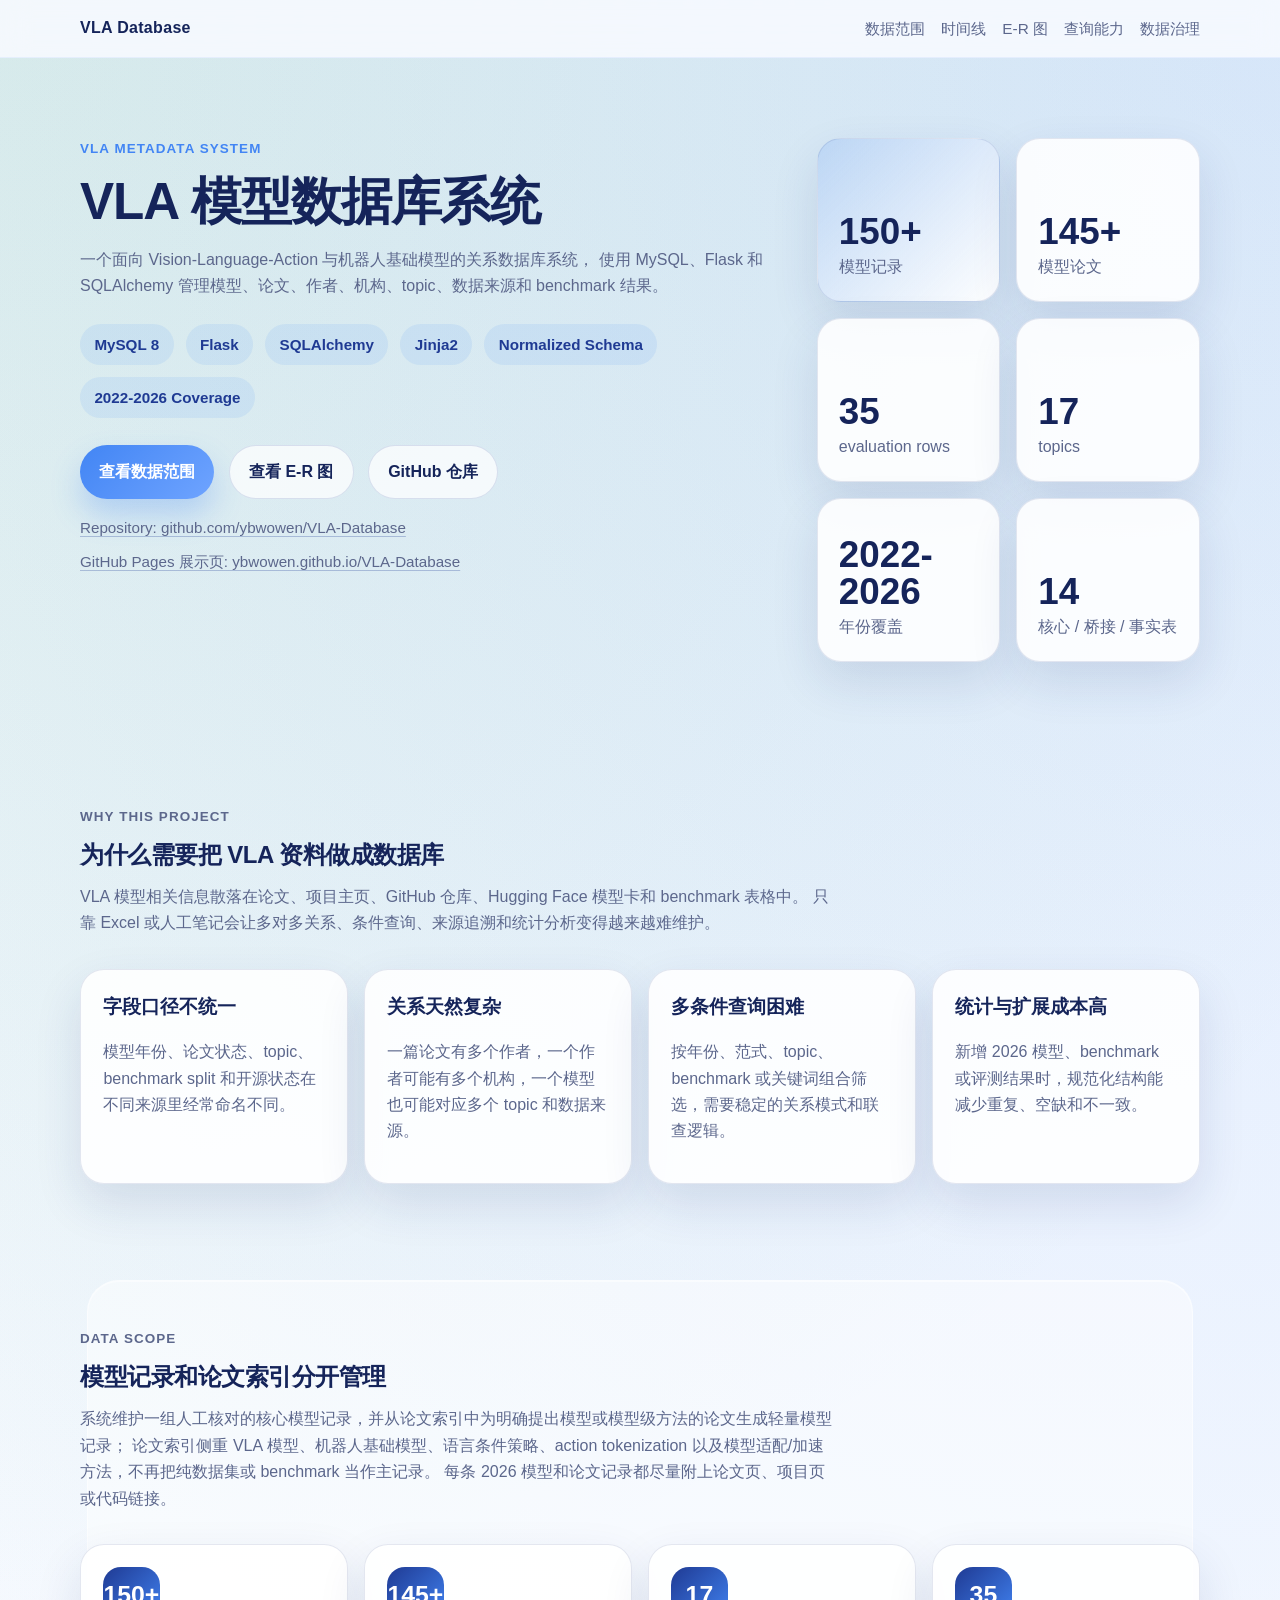
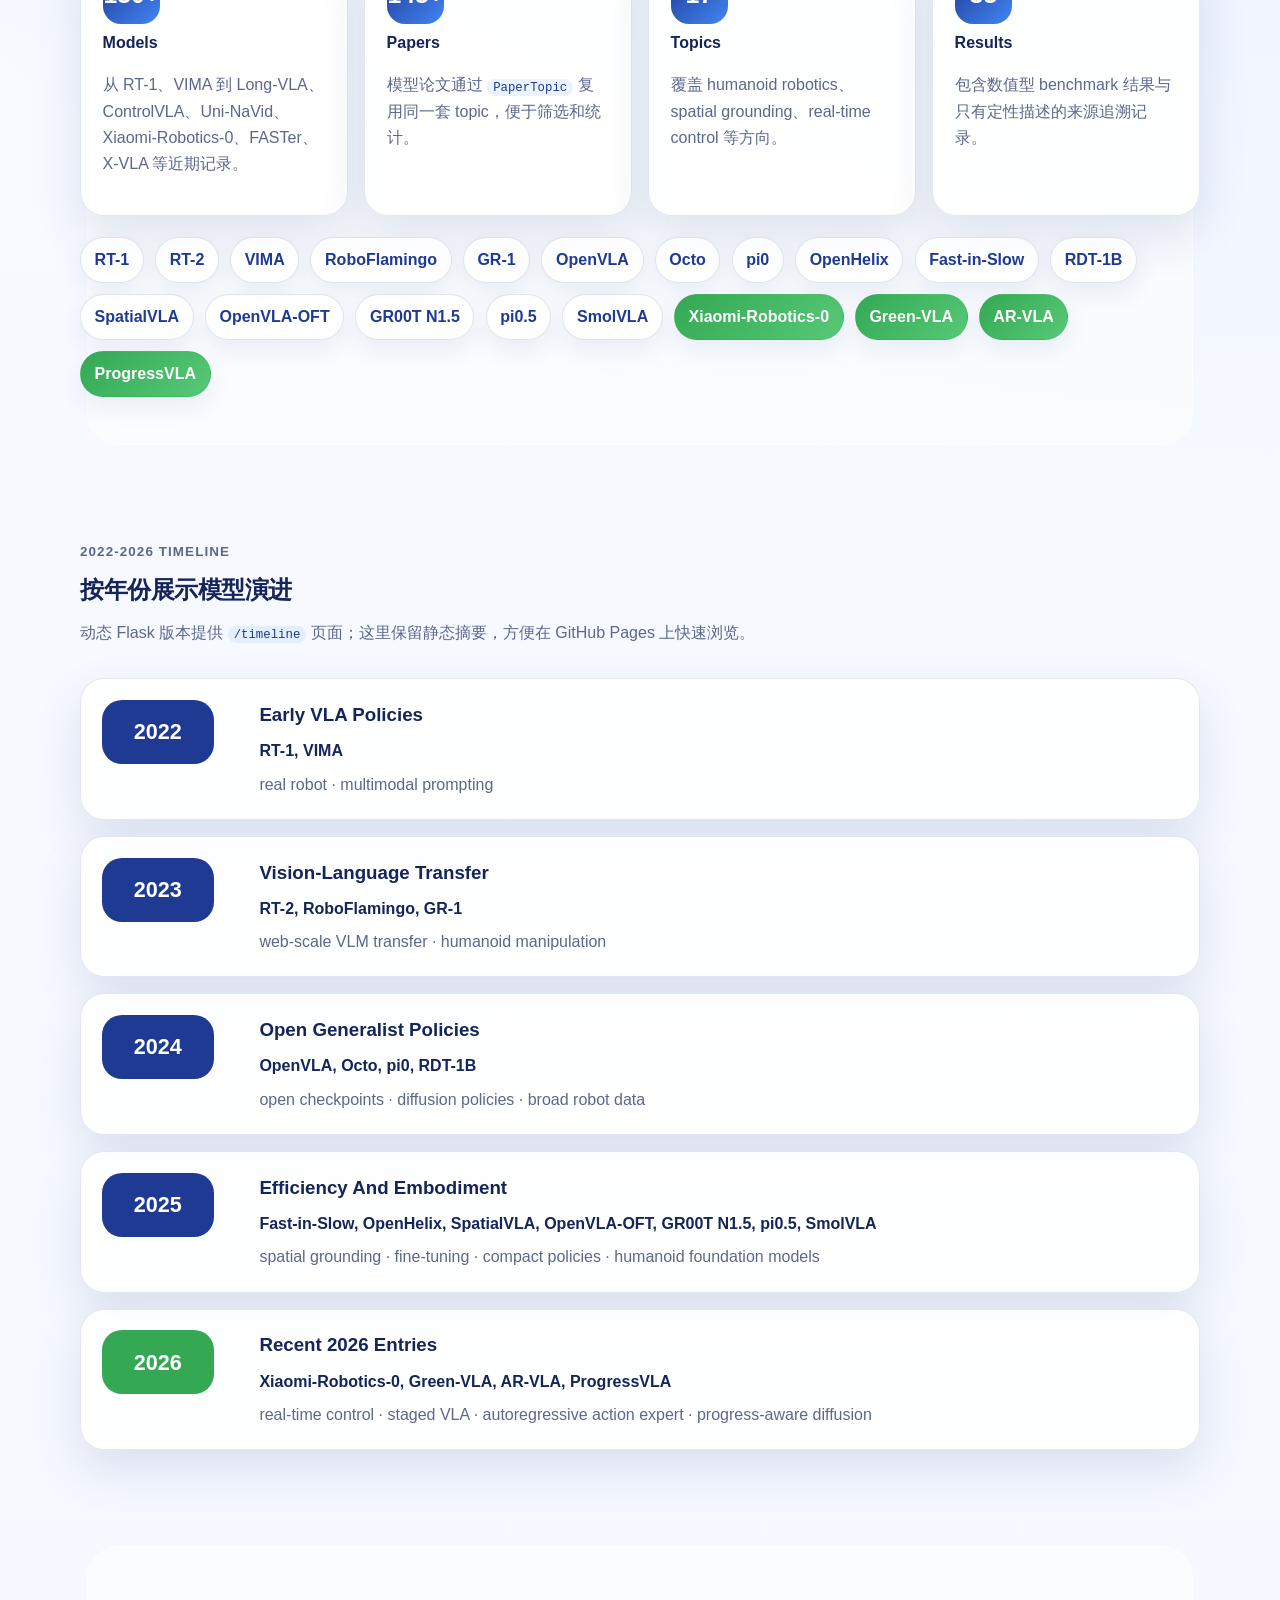
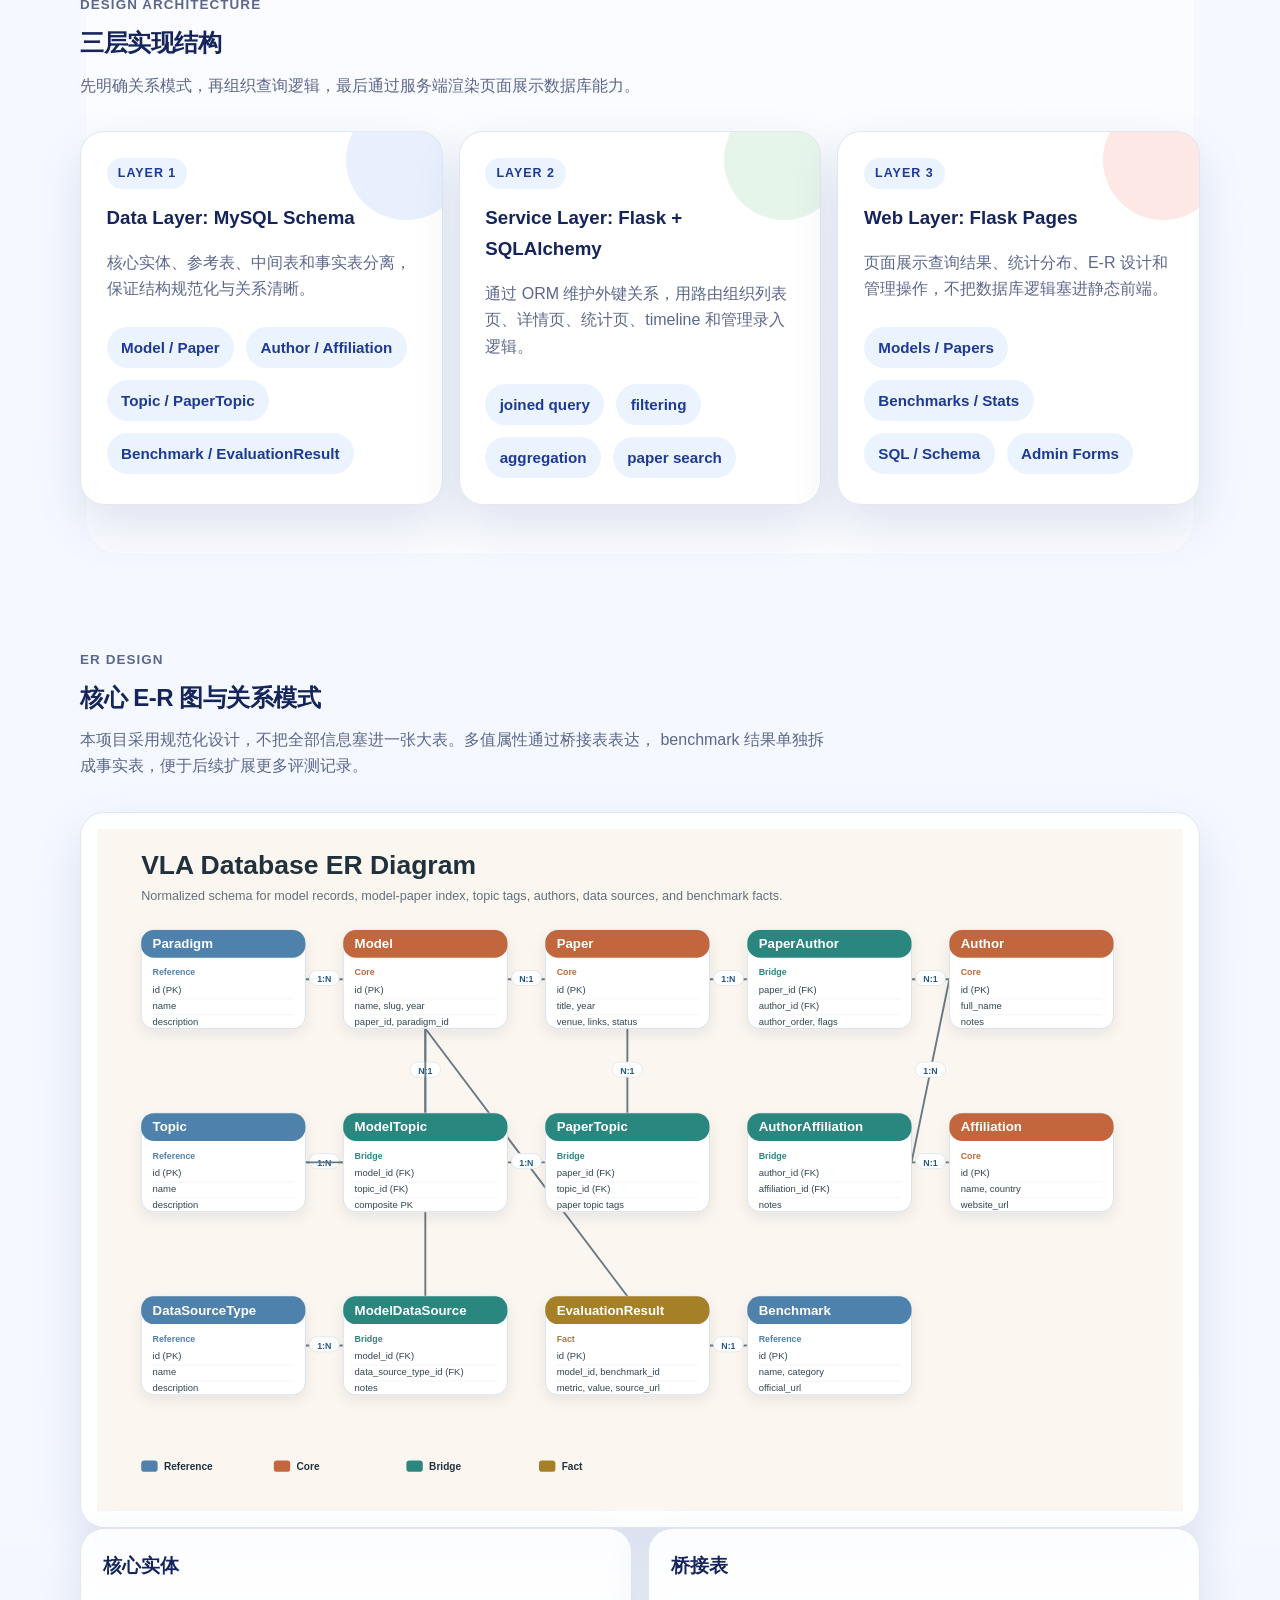
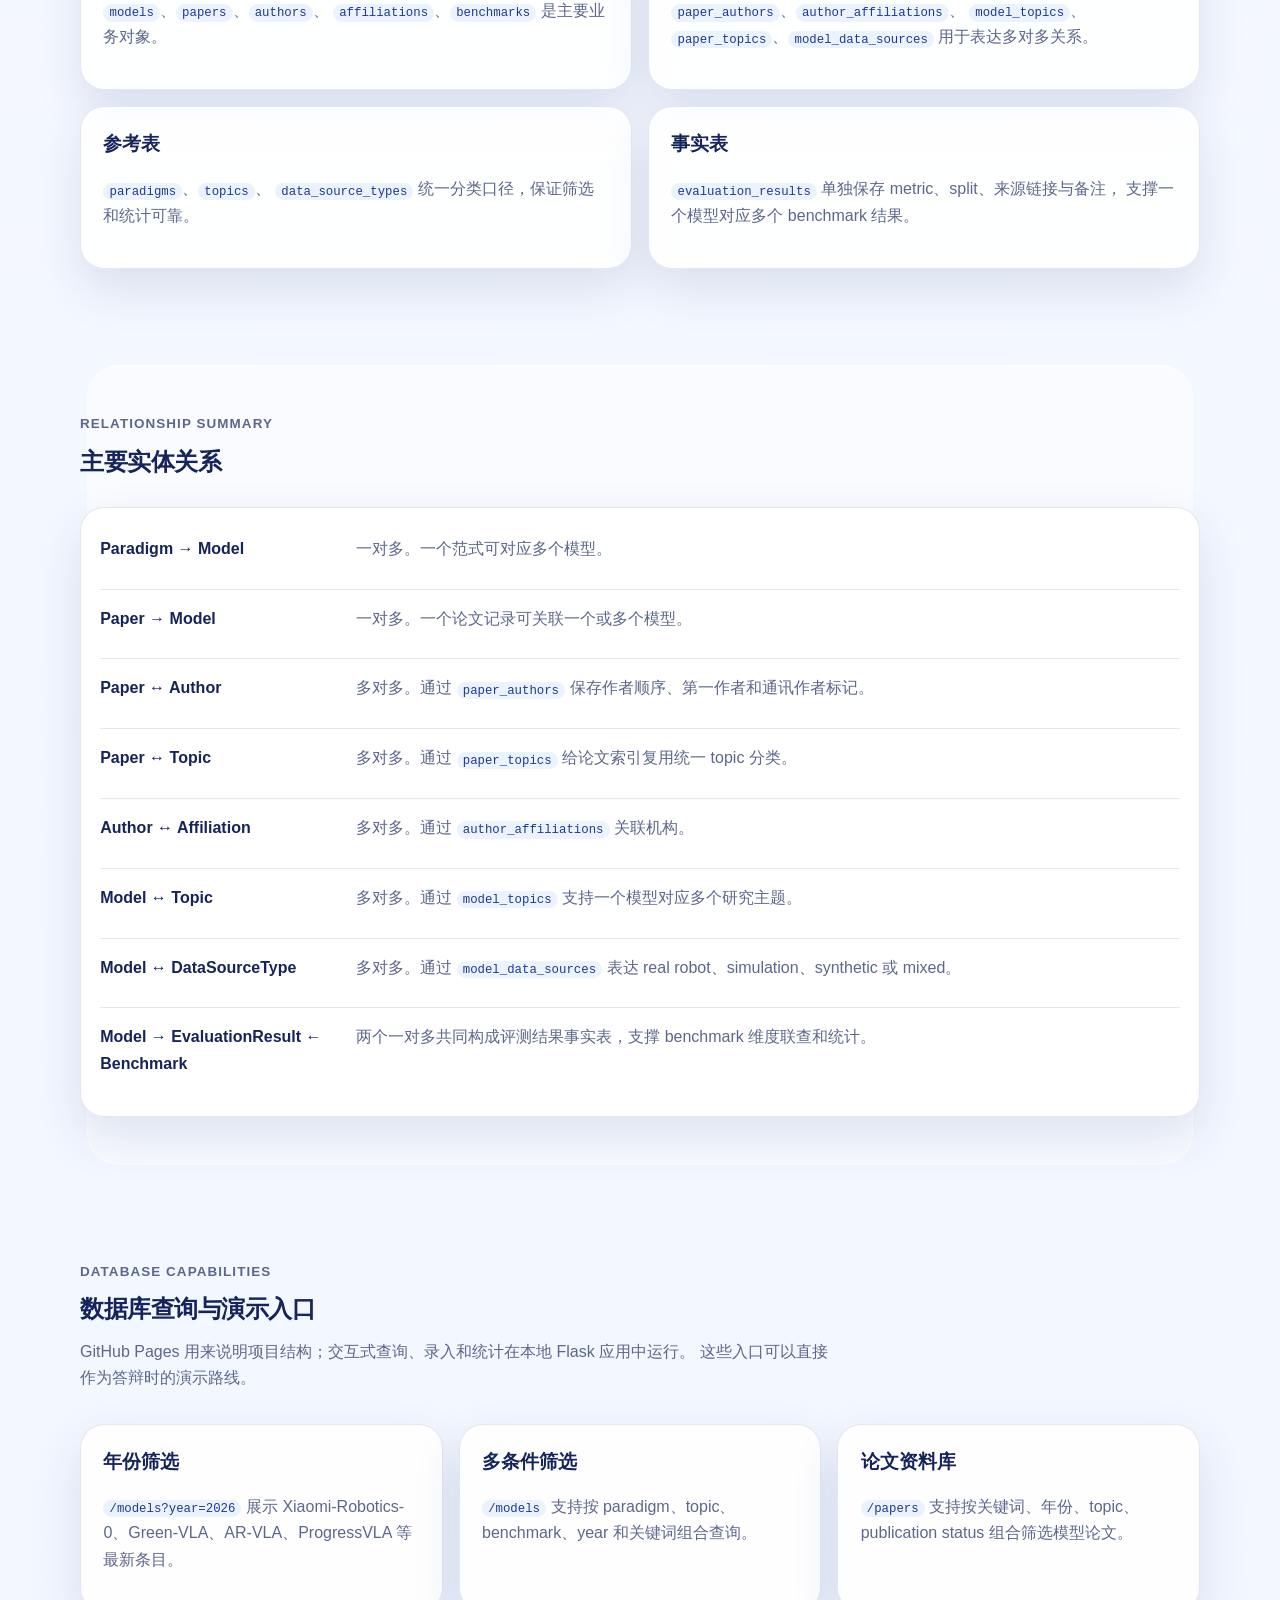
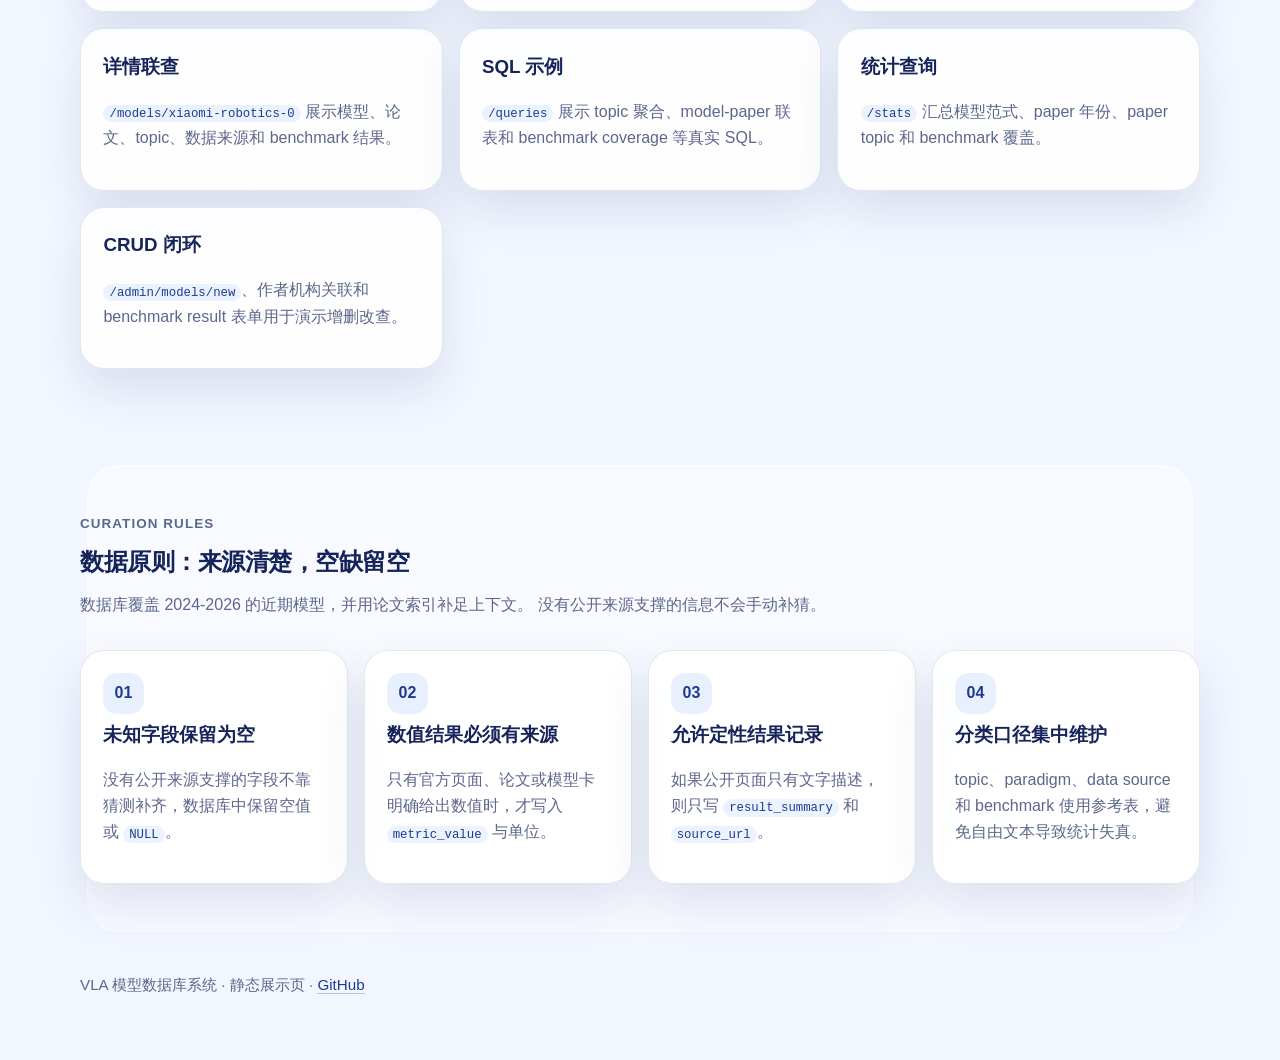
==== commit 1b395dea: "Expand VLA paper model index" ====
--- a/docs/index.html
+++ b/docs/index.html
@@ -58,11 +58,11 @@
       </div>
       <div class="hero__panel">
         <div class="stat-card stat-card--strong">
-          <strong>90+</strong>
+          <strong>150+</strong>
           <span>模型记录</span>
         </div>
         <div class="stat-card">
-          <strong>120+</strong>
+          <strong>145+</strong>
           <span>模型论文</span>
         </div>
         <div class="stat-card">
@@ -126,12 +126,12 @@
       </div>
       <div class="dataset-strip">
         <article>
-          <span class="dataset-number">90+</span>
+          <span class="dataset-number">150+</span>
           <strong>Models</strong>
-          <p>从 RT-1、VIMA 到 Long-VLA、ControlVLA、Uni-NaVid、Xiaomi-Robotics-0 等近期记录。</p>
-        </article>
-        <article>
-          <span class="dataset-number">120+</span>
+          <p>从 RT-1、VIMA 到 Long-VLA、ControlVLA、Uni-NaVid、Xiaomi-Robotics-0、FASTer、X-VLA 等近期记录。</p>
+        </article>
+        <article>
+          <span class="dataset-number">145+</span>
           <strong>Papers</strong>
           <p>模型论文通过 <code>PaperTopic</code> 复用同一套 topic，便于筛选和统计。</p>
         </article>
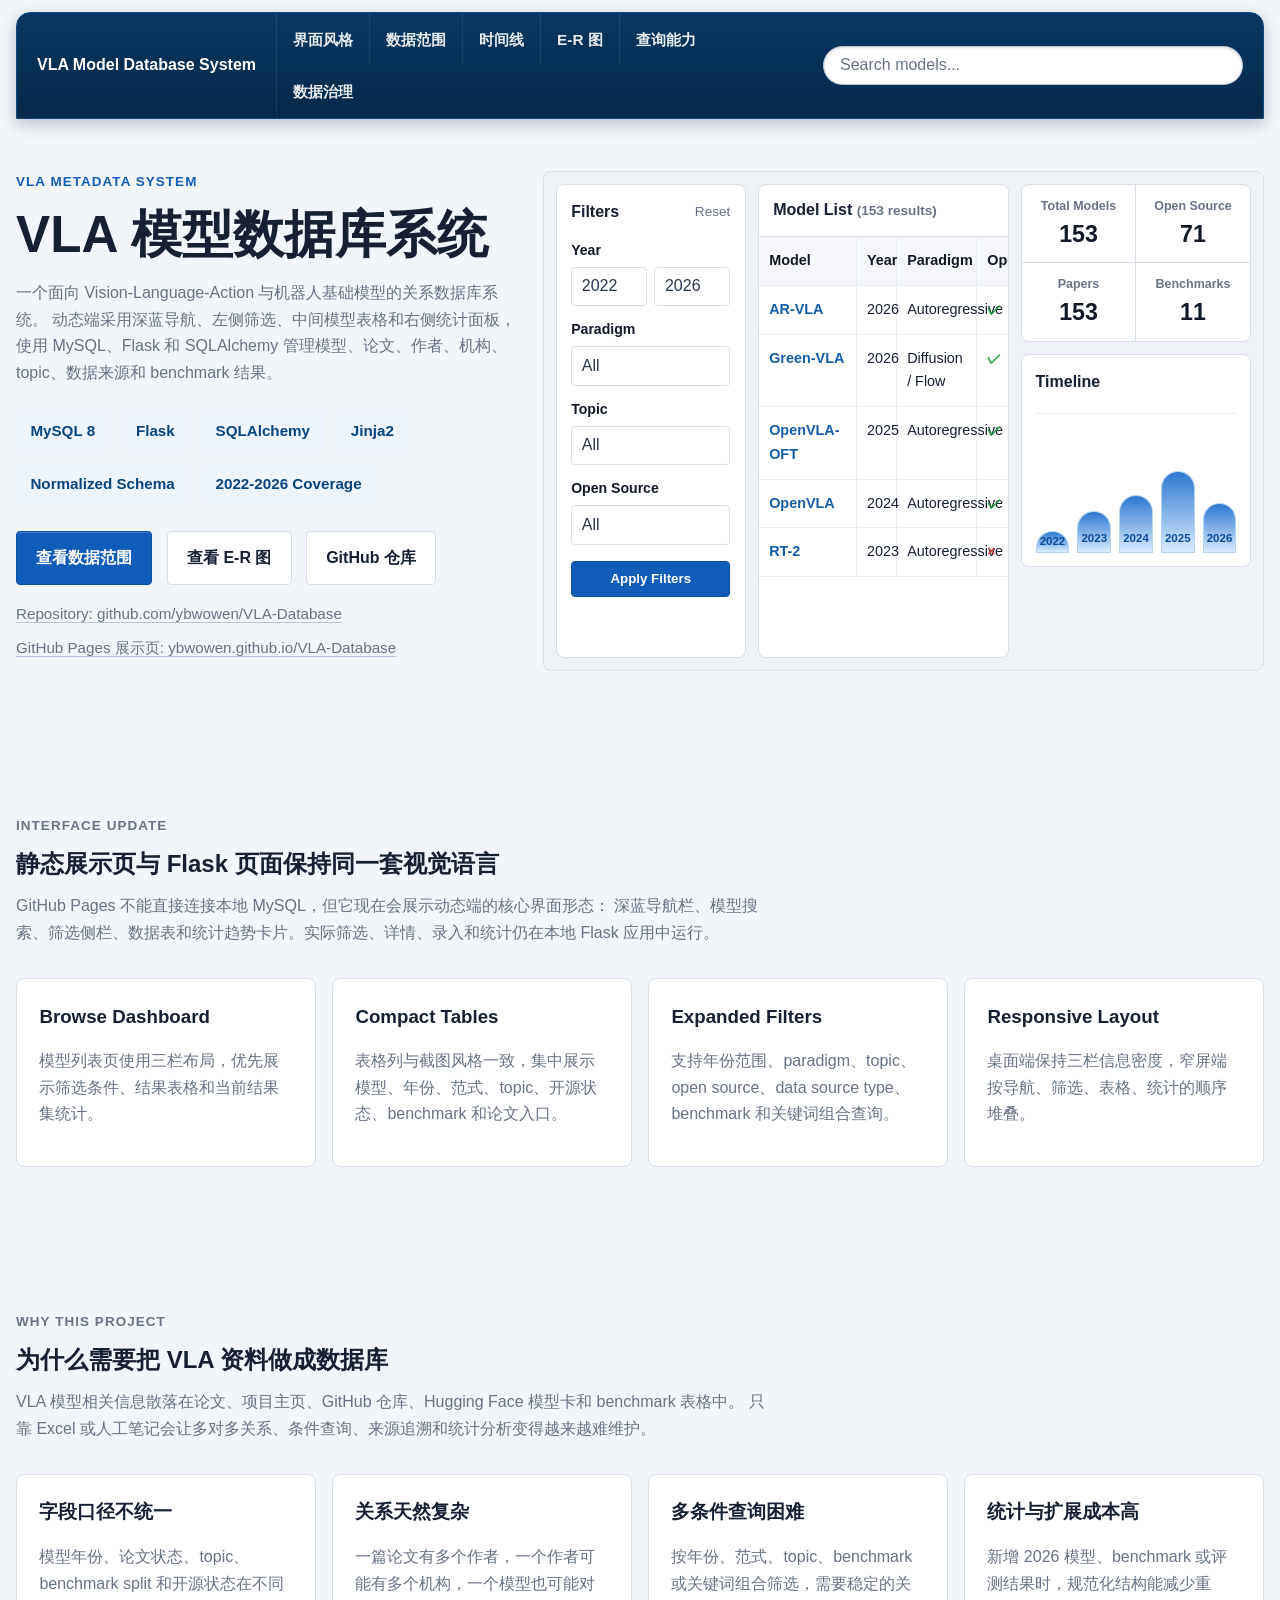
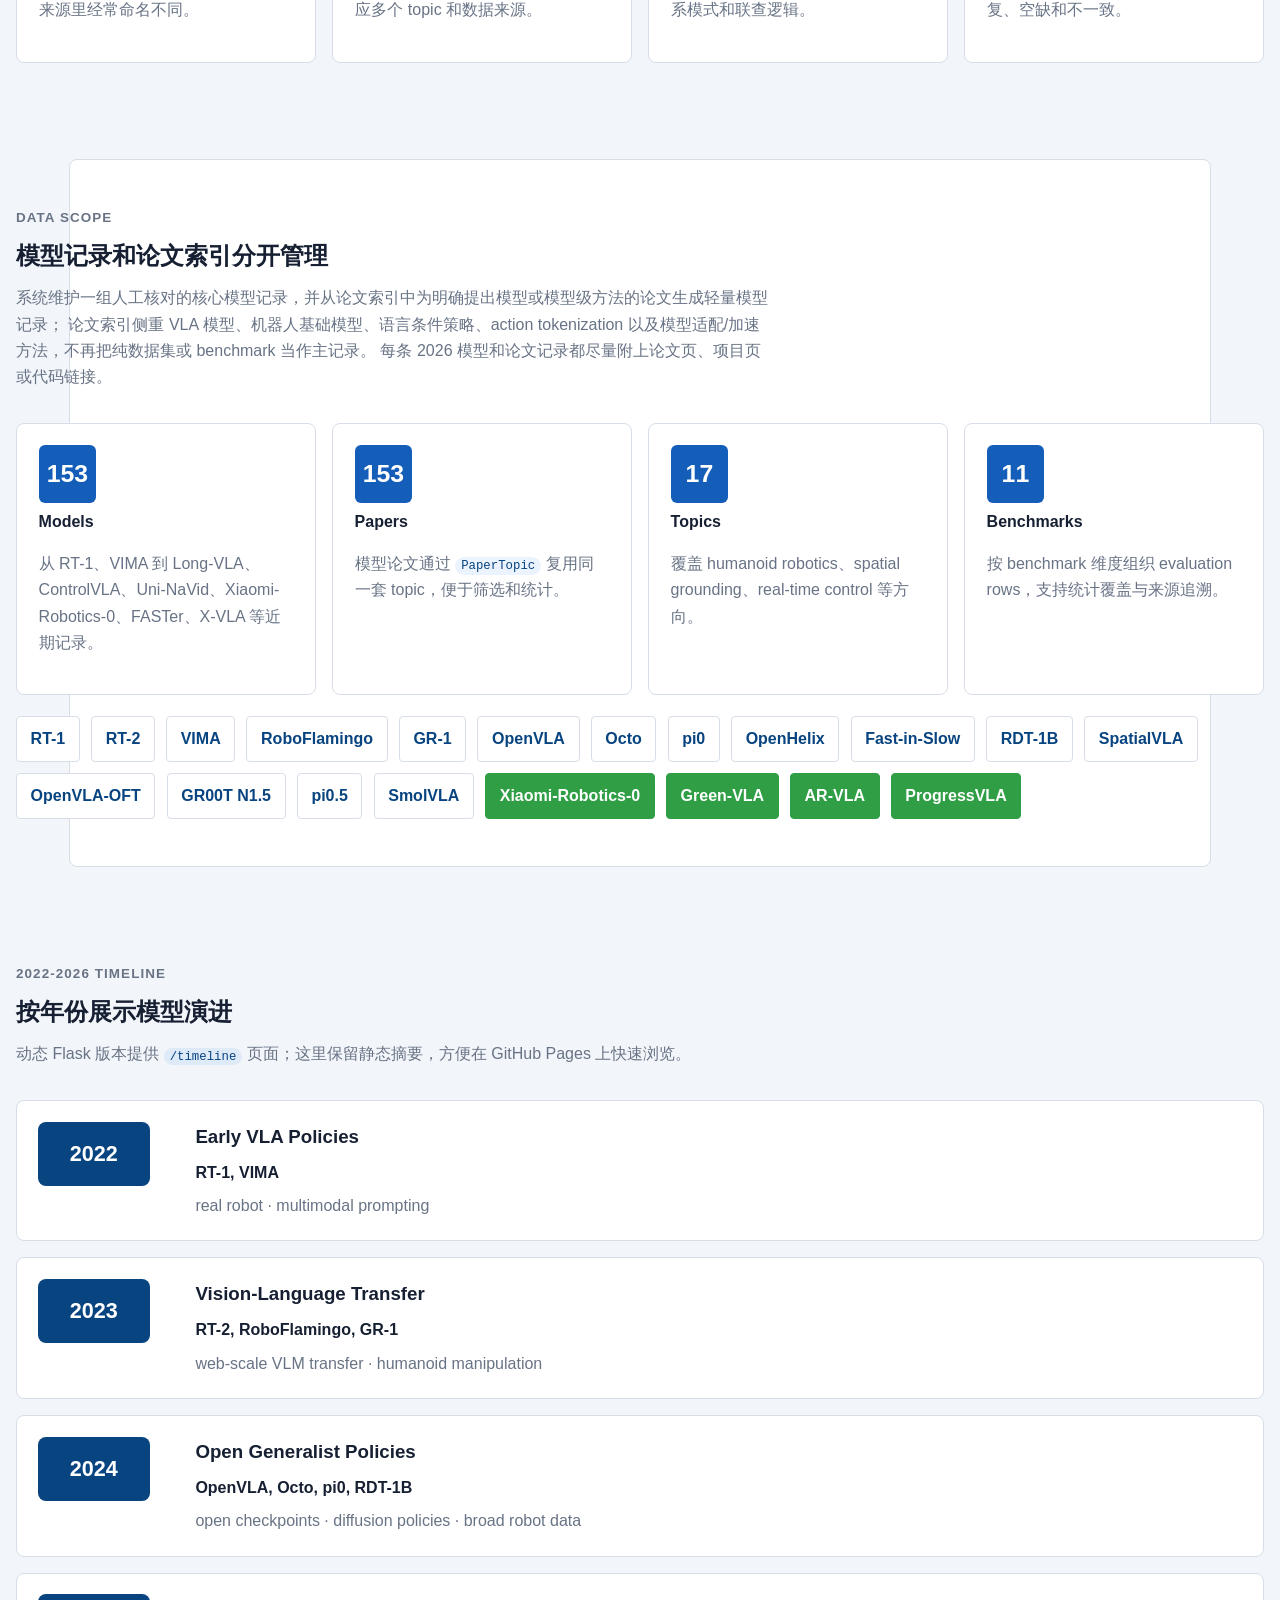
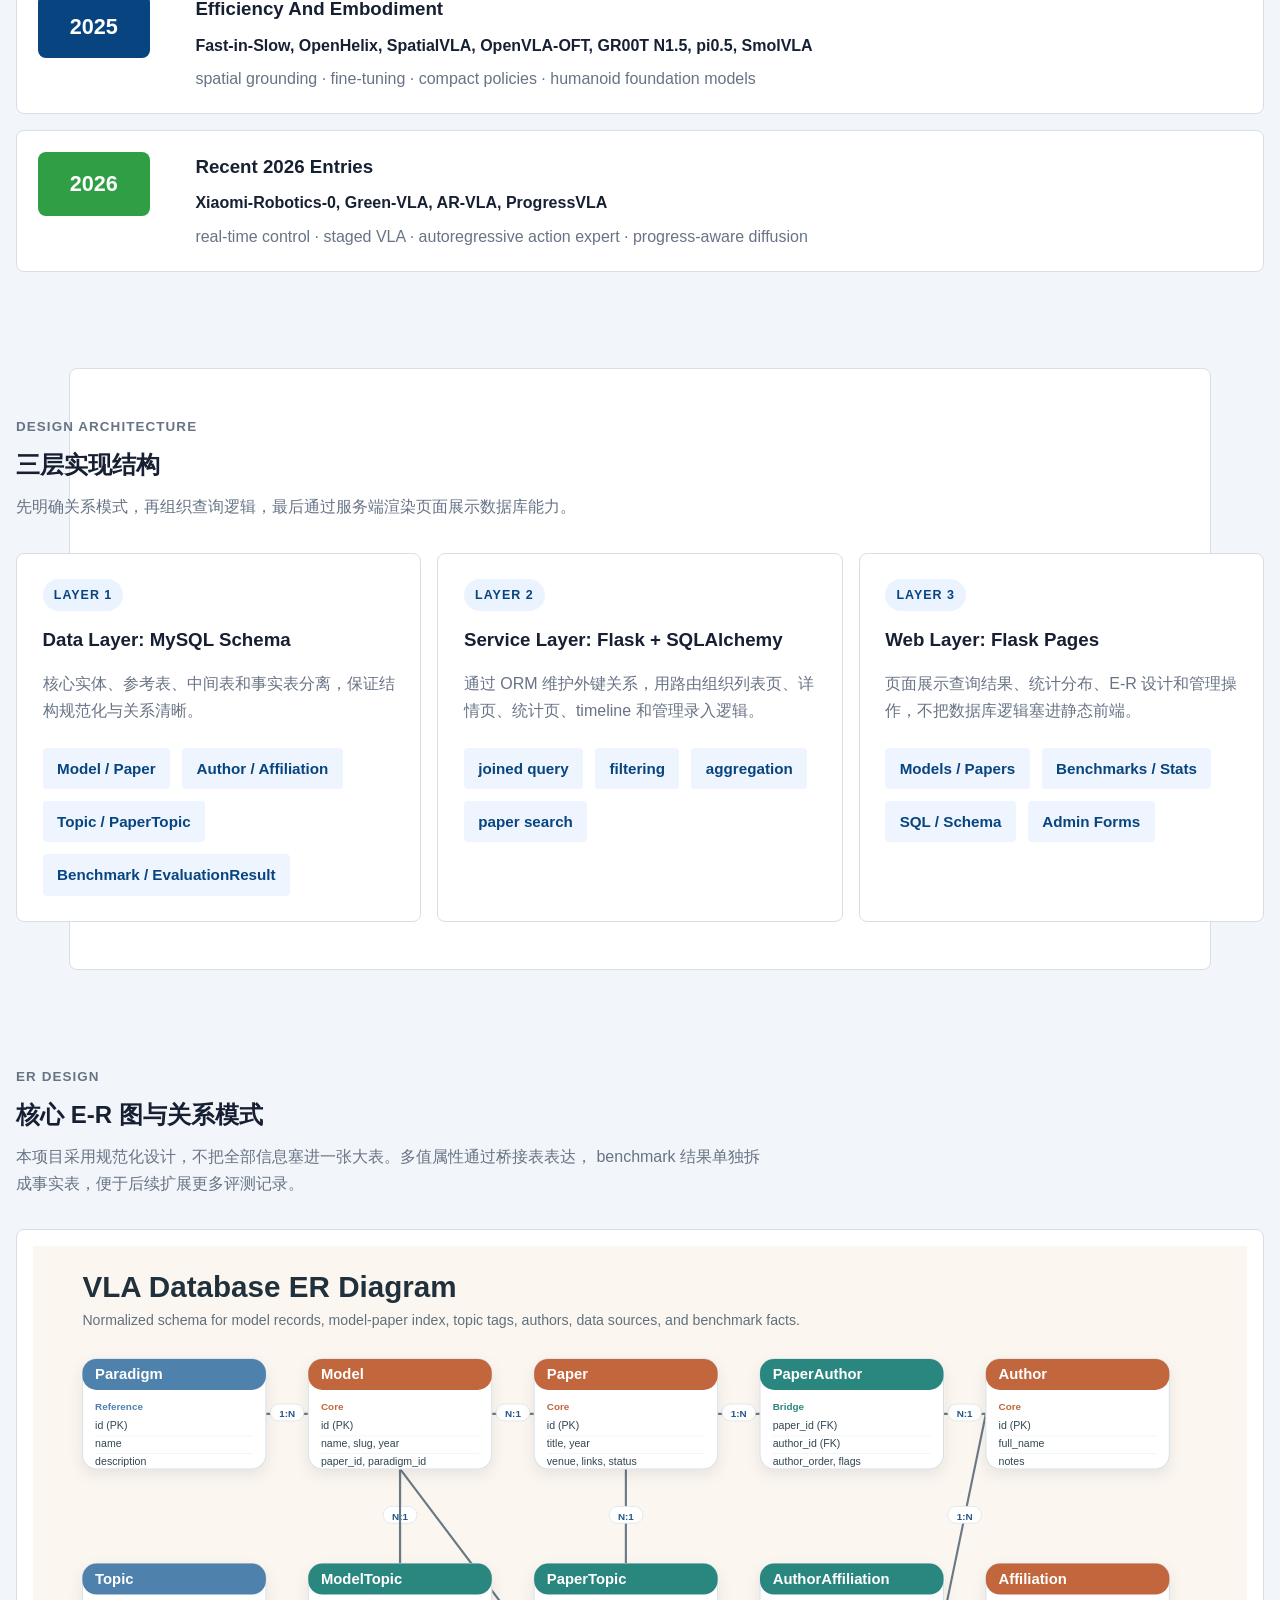
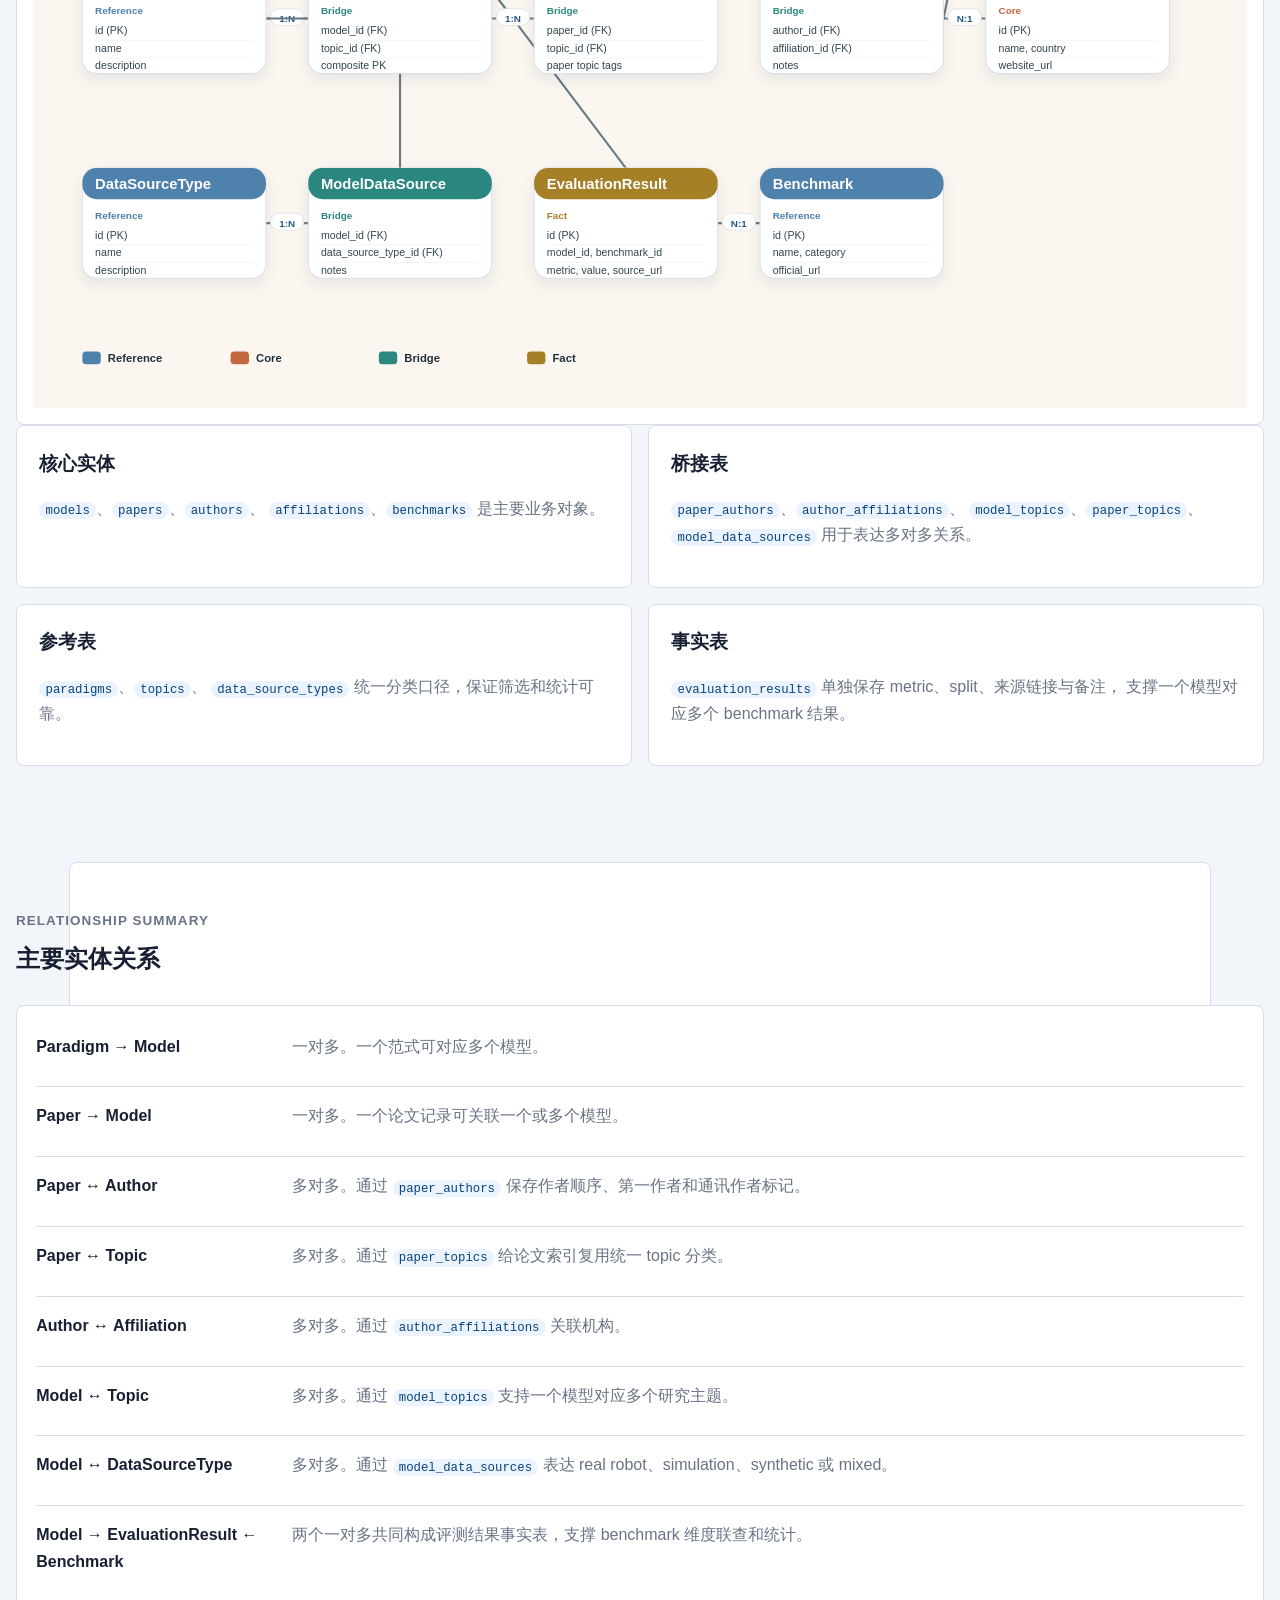
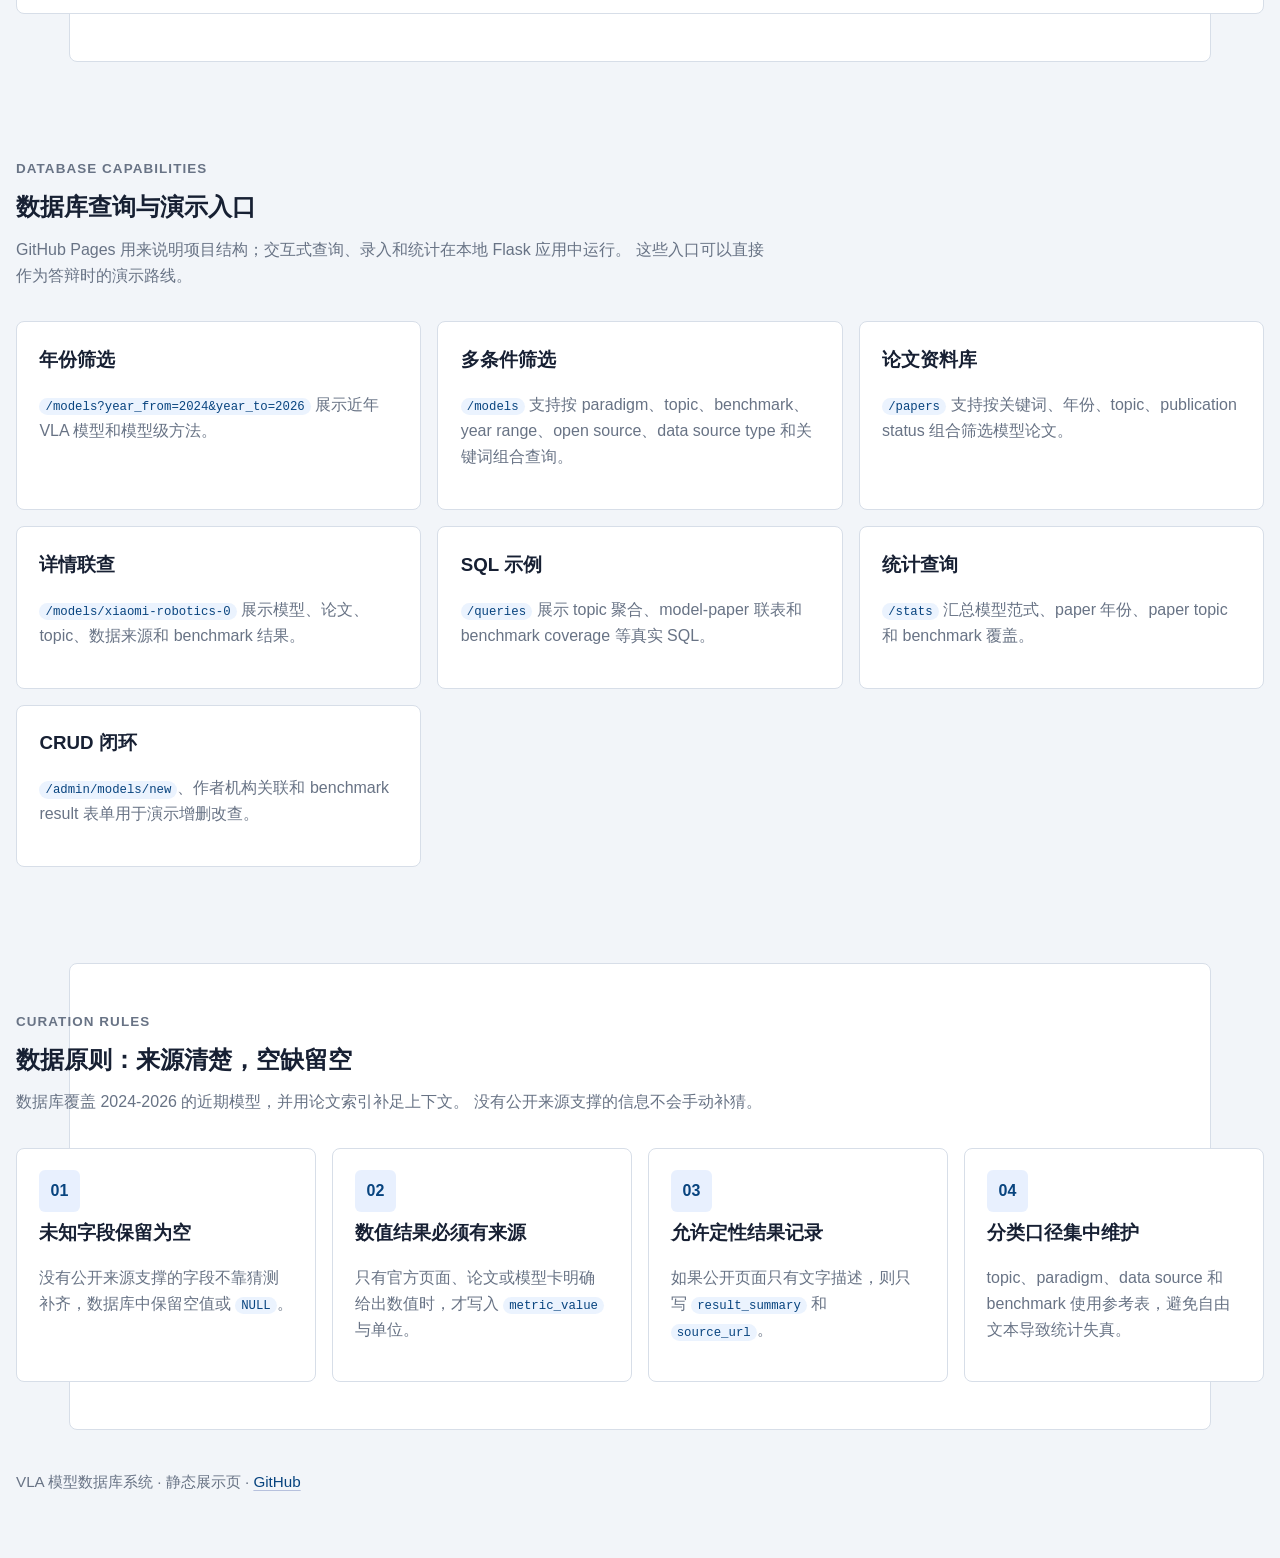
==== commit c6f9ac0b: "Refresh VLA database UI" ====
--- a/docs/index.html
+++ b/docs/index.html
@@ -14,14 +14,16 @@
 <body>
   <header class="topbar">
     <div class="topbar__inner">
-      <a class="brand" href="#home">VLA Database</a>
+      <a class="brand" href="#home">VLA Model Database System</a>
       <nav class="nav">
+        <a href="#interface">界面风格</a>
         <a href="#dataset">数据范围</a>
         <a href="#timeline">时间线</a>
         <a href="#schema">E-R 图</a>
         <a href="#queries">查询能力</a>
         <a href="#governance">数据治理</a>
       </nav>
+      <div class="topbar__search" aria-label="静态搜索框预览">Search models...</div>
     </div>
   </header>
 
@@ -31,8 +33,9 @@
         <p class="eyebrow">VLA Metadata System</p>
         <h1>VLA 模型数据库系统</h1>
         <p class="hero__lead">
-          一个面向 Vision-Language-Action 与机器人基础模型的关系数据库系统，
-          使用 MySQL、Flask 和 SQLAlchemy 管理模型、论文、作者、机构、topic、数据来源和 benchmark 结果。
+          一个面向 Vision-Language-Action 与机器人基础模型的关系数据库系统。
+          动态端采用深蓝导航、左侧筛选、中间模型表格和右侧统计面板，使用 MySQL、Flask
+          和 SQLAlchemy 管理模型、论文、作者、机构、topic、数据来源和 benchmark 结果。
         </p>
         <div class="hero__chips" aria-label="技术栈">
           <span>MySQL 8</span>
@@ -56,31 +59,82 @@
           </a>
         </div>
       </div>
-      <div class="hero__panel">
-        <div class="stat-card stat-card--strong">
-          <strong>150+</strong>
-          <span>模型记录</span>
-        </div>
-        <div class="stat-card">
-          <strong>145+</strong>
-          <span>模型论文</span>
-        </div>
-        <div class="stat-card">
-          <strong>35</strong>
-          <span>evaluation rows</span>
-        </div>
-        <div class="stat-card">
-          <strong>17</strong>
-          <span>topics</span>
-        </div>
-        <div class="stat-card">
-          <strong>2022-2026</strong>
-          <span>年份覆盖</span>
-        </div>
-        <div class="stat-card">
-          <strong>14</strong>
-          <span>核心 / 桥接 / 事实表</span>
-        </div>
+      <div class="hero__panel app-preview" aria-label="VLA 模型数据库后台界面预览">
+        <div class="preview-filters">
+          <div class="preview-heading">
+            <strong>Filters</strong>
+            <span>Reset</span>
+          </div>
+          <label>Year</label>
+          <div class="preview-range"><span>2022</span><span>2026</span></div>
+          <label>Paradigm</label>
+          <div class="preview-select">All</div>
+          <label>Topic</label>
+          <div class="preview-select">All</div>
+          <label>Open Source</label>
+          <div class="preview-select">All</div>
+          <button>Apply Filters</button>
+        </div>
+        <div class="preview-table">
+          <div class="preview-table__title">
+            <strong>Model List <span>(153 results)</span></strong>
+          </div>
+          <div class="preview-row preview-row--head">
+            <span>Model</span><span>Year</span><span>Paradigm</span><span>Open</span>
+          </div>
+          <div class="preview-row"><strong>AR-VLA</strong><span>2026</span><span>Autoregressive</span><em>✓</em></div>
+          <div class="preview-row"><strong>Green-VLA</strong><span>2026</span><span>Diffusion / Flow</span><em>✓</em></div>
+          <div class="preview-row"><strong>OpenVLA-OFT</strong><span>2025</span><span>Autoregressive</span><em>✓</em></div>
+          <div class="preview-row"><strong>OpenVLA</strong><span>2024</span><span>Autoregressive</span><em>✓</em></div>
+          <div class="preview-row"><strong>RT-2</strong><span>2023</span><span>Autoregressive</span><em>×</em></div>
+        </div>
+        <div class="preview-insights">
+          <div class="preview-stat-grid">
+            <article><span>Total Models</span><strong>153</strong></article>
+            <article><span>Open Source</span><strong>71</strong></article>
+            <article><span>Papers</span><strong>153</strong></article>
+            <article><span>Benchmarks</span><strong>11</strong></article>
+          </div>
+          <div class="preview-bars">
+            <strong>Timeline</strong>
+            <div>
+              <span style="height: 22px;">2022</span>
+              <span style="height: 42px;">2023</span>
+              <span style="height: 58px;">2024</span>
+              <span style="height: 82px;">2025</span>
+              <span style="height: 50px;">2026</span>
+            </div>
+          </div>
+        </div>
+      </div>
+    </section>
+
+    <section id="interface" class="section">
+      <div class="section-heading">
+        <p class="eyebrow">Interface Update</p>
+        <h2>静态展示页与 Flask 页面保持同一套视觉语言</h2>
+        <p>
+          GitHub Pages 不能直接连接本地 MySQL，但它现在会展示动态端的核心界面形态：
+          深蓝导航栏、模型搜索、筛选侧栏、数据表和统计趋势卡片。实际筛选、详情、录入和统计仍在本地 Flask 应用中运行。
+        </p>
+      </div>
+      <div class="grid grid--4">
+        <article class="info-card">
+          <h3>Browse Dashboard</h3>
+          <p>模型列表页使用三栏布局，优先展示筛选条件、结果表格和当前结果集统计。</p>
+        </article>
+        <article class="info-card">
+          <h3>Compact Tables</h3>
+          <p>表格列与截图风格一致，集中展示模型、年份、范式、topic、开源状态、benchmark 和论文入口。</p>
+        </article>
+        <article class="info-card">
+          <h3>Expanded Filters</h3>
+          <p>支持年份范围、paradigm、topic、open source、data source type、benchmark 和关键词组合查询。</p>
+        </article>
+        <article class="info-card">
+          <h3>Responsive Layout</h3>
+          <p>桌面端保持三栏信息密度，窄屏端按导航、筛选、表格、统计的顺序堆叠。</p>
+        </article>
       </div>
     </section>
 
@@ -126,12 +180,12 @@
       </div>
       <div class="dataset-strip">
         <article>
-          <span class="dataset-number">150+</span>
+          <span class="dataset-number">153</span>
           <strong>Models</strong>
           <p>从 RT-1、VIMA 到 Long-VLA、ControlVLA、Uni-NaVid、Xiaomi-Robotics-0、FASTer、X-VLA 等近期记录。</p>
         </article>
         <article>
-          <span class="dataset-number">145+</span>
+          <span class="dataset-number">153</span>
           <strong>Papers</strong>
           <p>模型论文通过 <code>PaperTopic</code> 复用同一套 topic，便于筛选和统计。</p>
         </article>
@@ -141,9 +195,9 @@
           <p>覆盖 humanoid robotics、spatial grounding、real-time control 等方向。</p>
         </article>
         <article>
-          <span class="dataset-number">35</span>
-          <strong>Results</strong>
-          <p>包含数值型 benchmark 结果与只有定性描述的来源追溯记录。</p>
+          <span class="dataset-number">11</span>
+          <strong>Benchmarks</strong>
+          <p>按 benchmark 维度组织 evaluation rows，支持统计覆盖与来源追溯。</p>
         </article>
       </div>
       <div class="model-cloud" aria-label="模型列表">
@@ -366,11 +420,11 @@
       <div class="grid grid--3">
         <article class="capability-card">
           <h3>年份筛选</h3>
-          <p><code>/models?year=2026</code> 展示 Xiaomi-Robotics-0、Green-VLA、AR-VLA、ProgressVLA 等最新条目。</p>
+          <p><code>/models?year_from=2024&amp;year_to=2026</code> 展示近年 VLA 模型和模型级方法。</p>
         </article>
         <article class="capability-card">
           <h3>多条件筛选</h3>
-          <p><code>/models</code> 支持按 paradigm、topic、benchmark、year 和关键词组合查询。</p>
+          <p><code>/models</code> 支持按 paradigm、topic、benchmark、year range、open source、data source type 和关键词组合查询。</p>
         </article>
         <article class="capability-card">
           <h3>论文资料库</h3>
--- a/docs/assets/site.css
+++ b/docs/assets/site.css
@@ -1,16 +1,20 @@
 :root {
-  --bg: #f5f8ff;
-  --panel: rgba(255, 255, 255, 0.88);
+  --bg: #f2f5f9;
+  --panel: #ffffff;
   --panel-strong: #ffffff;
-  --line: rgba(65, 87, 149, 0.14);
-  --text: #15245a;
-  --muted: #5c678c;
-  --blue: #4285f4;
-  --blue-deep: #1f3a93;
-  --green: #34a853;
-  --orange: #ea4335;
+  --line: #d7dee8;
+  --line-soft: #e8edf4;
+  --text: #172033;
+  --muted: #687385;
+  --blue: #145db8;
+  --blue-deep: #08447f;
+  --nav: #073763;
+  --nav-dark: #042948;
+  --green: #2f9e44;
+  --orange: #d64545;
   --yellow: #fbbc04;
-  --shadow: 0 20px 48px rgba(28, 49, 112, 0.12);
+  --shadow: 0 8px 22px rgba(36, 50, 78, 0.08);
+  --radius: 8px;
 }
 
 * {
@@ -25,11 +29,9 @@
   margin: 0;
   font-family: "Microsoft YaHei", "Segoe UI", Arial, sans-serif;
   color: var(--text);
-  background:
-    radial-gradient(circle at top right, rgba(66, 133, 244, 0.16), transparent 28%),
-    radial-gradient(circle at top left, rgba(52, 168, 83, 0.12), transparent 22%),
-    linear-gradient(180deg, #f8fbff 0%, #f2f6ff 100%);
+  background: var(--bg);
   line-height: 1.65;
+  overflow-x: hidden;
 }
 
 a {
@@ -47,44 +49,69 @@
 
 .topbar {
   position: sticky;
-  top: 0;
+  top: 0.75rem;
   z-index: 20;
-  backdrop-filter: blur(14px);
-  background: rgba(248, 251, 255, 0.86);
-  border-bottom: 1px solid rgba(66, 133, 244, 0.08);
+  width: min(1580px, calc(100% - 2rem));
+  margin: 0 auto;
+  border: 1px solid #0b477e;
+  border-radius: 14px 14px 0 0;
+  background: linear-gradient(180deg, var(--nav) 0%, var(--nav-dark) 100%);
+  box-shadow: 0 5px 16px rgba(2, 31, 58, 0.24);
 }
 
 .topbar__inner,
 .section,
 .footer {
-  width: min(1120px, calc(100% - 2rem));
+  width: min(1480px, calc(100% - 2rem));
   margin: 0 auto;
 }
 
 .topbar__inner {
-  display: flex;
+  display: grid;
+  grid-template-columns: max-content minmax(0, 1fr) minmax(220px, 420px);
   align-items: center;
-  justify-content: space-between;
-  gap: 1rem;
-  padding: 0.95rem 0;
+  gap: 1.25rem;
+  min-height: 52px;
+  padding: 0 0.25rem;
 }
 
 .brand {
   font-weight: 800;
-  letter-spacing: 0.02em;
+  color: #ffffff;
+  white-space: nowrap;
 }
 
 .nav {
   display: flex;
   flex-wrap: wrap;
-  gap: 1rem;
-  color: var(--muted);
+  gap: 0;
+  justify-content: flex-start;
+  color: rgba(255, 255, 255, 0.9);
   font-size: 0.96rem;
+}
+
+.nav a {
+  padding: 0.85rem 1rem;
+  border-left: 1px solid rgba(255, 255, 255, 0.08);
+  font-weight: 700;
 }
 
 .nav a:hover,
 .nav a:focus-visible {
-  color: var(--blue-deep);
+  color: #ffffff;
+  background: rgba(255, 255, 255, 0.08);
+}
+
+.topbar__search {
+  justify-self: end;
+  width: min(100%, 420px);
+  min-height: 34px;
+  padding: 0.35rem 1rem;
+  border: 1px solid #b7c5d5;
+  border-radius: 999px;
+  background: #ffffff;
+  color: var(--muted);
+  box-shadow: inset 0 1px 3px rgba(23, 32, 51, 0.16);
 }
 
 .section {
@@ -101,10 +128,9 @@
   inset: 1.5rem 0;
   width: min(1140px, calc(100% - 1rem));
   margin: 0 auto;
-  border-radius: 32px;
-  background: rgba(255, 255, 255, 0.46);
-  border: 1px solid rgba(255, 255, 255, 0.5);
-  box-shadow: inset 0 1px 0 rgba(255, 255, 255, 0.5);
+  border-radius: var(--radius);
+  background: #ffffff;
+  border: 1px solid var(--line);
   z-index: -1;
 }
 
@@ -126,15 +152,30 @@
 .hero h1 {
   margin: 0;
   line-height: 1.14;
-  letter-spacing: -0.02em;
+  letter-spacing: 0;
 }
 
 .hero {
   display: grid;
-  grid-template-columns: minmax(0, 1.3fr) minmax(280px, 0.7fr);
+  grid-template-columns: minmax(360px, 0.82fr) minmax(620px, 1.18fr);
   gap: 1.6rem;
   align-items: stretch;
-  padding-top: 5rem;
+  padding-top: 4rem;
+}
+
+.hero > * {
+  min-width: 0;
+}
+
+.hero__content,
+.section-heading,
+.info-card,
+.detail-card,
+.capability-card,
+.deploy-card,
+.governance-card,
+.layer-card {
+  min-width: 0;
 }
 
 .hero h1 {
@@ -150,6 +191,7 @@
 .deploy-card p,
 .relationship-row span {
   color: var(--muted);
+  overflow-wrap: anywhere;
 }
 
 .hero__chips,
@@ -165,8 +207,8 @@
 .hero__chips span,
 .tag-list li {
   padding: 0.5rem 0.9rem;
-  border-radius: 999px;
-  background: rgba(66, 133, 244, 0.1);
+  border-radius: 4px;
+  background: #eef5ff;
   color: var(--blue-deep);
   font-size: 0.95rem;
   font-weight: 600;
@@ -204,7 +246,7 @@
   justify-content: center;
   min-height: 48px;
   padding: 0.8rem 1.2rem;
-  border-radius: 999px;
+  border-radius: 4px;
   font-weight: 700;
   transition: transform 0.2s ease, box-shadow 0.2s ease;
 }
@@ -216,13 +258,14 @@
 
 .button--primary {
   color: #fff;
-  background: linear-gradient(135deg, var(--blue), #6fa4ff);
-  box-shadow: 0 16px 30px rgba(66, 133, 244, 0.28);
+  background: #0f5db8;
+  border: 1px solid #0d4f9e;
+  box-shadow: inset 0 1px 0 rgba(255, 255, 255, 0.18);
 }
 
 .button--ghost {
-  border: 1px solid rgba(31, 58, 147, 0.14);
-  background: rgba(255, 255, 255, 0.72);
+  border: 1px solid var(--line);
+  background: #ffffff;
 }
 
 .hero__panel,
@@ -247,8 +290,8 @@
 .relationship-list {
   background: var(--panel);
   border: 1px solid var(--line);
-  border-radius: 24px;
-  box-shadow: var(--shadow);
+  border-radius: var(--radius);
+  box-shadow: none;
 }
 
 .stat-card {
@@ -271,6 +314,203 @@
 
 .stat-card--strong {
   background: linear-gradient(135deg, rgba(66, 133, 244, 0.18), rgba(255, 255, 255, 0.94));
+}
+
+.app-preview {
+  display: grid;
+  grid-template-columns: 190px minmax(0, 1fr) 230px;
+  gap: 0.75rem;
+  min-width: 0;
+  max-width: 100%;
+  min-height: 500px;
+  padding: 0.75rem;
+  overflow: hidden;
+  background: #eef2f7;
+  border: 1px solid var(--line);
+  border-radius: var(--radius);
+}
+
+.preview-filters,
+.preview-table,
+.preview-insights > * {
+  min-width: 0;
+  background: #ffffff;
+  border: 1px solid var(--line);
+  border-radius: var(--radius);
+}
+
+.preview-filters {
+  padding: 0.9rem;
+}
+
+.preview-heading,
+.preview-table__title {
+  display: flex;
+  align-items: center;
+  justify-content: space-between;
+  gap: 0.7rem;
+  margin-bottom: 0.8rem;
+}
+
+.preview-heading span,
+.preview-table__title span {
+  color: var(--muted);
+  font-size: 0.85rem;
+}
+
+.preview-filters label {
+  display: block;
+  margin-top: 0.75rem;
+  margin-bottom: 0.3rem;
+  color: #111827;
+  font-size: 0.88rem;
+  font-weight: 800;
+}
+
+.preview-range {
+  display: grid;
+  grid-template-columns: 1fr 1fr;
+  gap: 0.45rem;
+}
+
+.preview-range span,
+.preview-select {
+  min-height: 34px;
+  padding: 0.35rem 0.6rem;
+  border: 1px solid var(--line);
+  border-radius: 4px;
+  color: #27364d;
+  background: #ffffff;
+}
+
+.preview-filters button {
+  width: 100%;
+  min-height: 36px;
+  margin-top: 1rem;
+  border: 1px solid #0d4f9e;
+  border-radius: 4px;
+  color: #ffffff;
+  background: #0f5db8;
+  font-weight: 800;
+}
+
+.preview-table {
+  overflow: hidden;
+}
+
+.preview-table__title {
+  min-height: 52px;
+  margin: 0;
+  padding: 0 0.9rem;
+  border-bottom: 1px solid var(--line);
+}
+
+.preview-row {
+  display: grid;
+  grid-template-columns: 1.1fr 0.45fr 0.9fr 0.35fr;
+  gap: 0;
+  border-bottom: 1px solid var(--line-soft);
+}
+
+.preview-row > * {
+  min-width: 0;
+  padding: 0.75rem 0.65rem;
+  border-right: 1px solid var(--line-soft);
+  font-size: 0.9rem;
+}
+
+.preview-row > *:last-child {
+  border-right: 0;
+}
+
+.preview-row strong {
+  color: #155daa;
+}
+
+.preview-row em {
+  color: var(--green);
+  font-style: normal;
+  font-weight: 900;
+}
+
+.preview-row:nth-child(7) em {
+  color: var(--orange);
+}
+
+.preview-row--head {
+  color: #111827;
+  background: #f6f7fa;
+  font-weight: 800;
+}
+
+.preview-insights {
+  display: grid;
+  align-content: start;
+  gap: 0.75rem;
+}
+
+.preview-stat-grid {
+  display: grid;
+  grid-template-columns: 1fr 1fr;
+  overflow: hidden;
+}
+
+.preview-stat-grid article {
+  min-height: 78px;
+  padding: 0.7rem;
+  text-align: center;
+  border-right: 1px solid var(--line);
+  border-bottom: 1px solid var(--line);
+}
+
+.preview-stat-grid article:nth-child(2n) {
+  border-right: 0;
+}
+
+.preview-stat-grid article:nth-last-child(-n + 2) {
+  border-bottom: 0;
+}
+
+.preview-stat-grid span {
+  display: block;
+  color: var(--muted);
+  font-size: 0.78rem;
+  font-weight: 800;
+}
+
+.preview-stat-grid strong {
+  display: block;
+  margin-top: 0.3rem;
+  color: #111827;
+  font-size: 1.45rem;
+  line-height: 1.1;
+}
+
+.preview-bars {
+  padding: 0.85rem;
+}
+
+.preview-bars > div {
+  display: flex;
+  align-items: end;
+  gap: 0.5rem;
+  min-height: 140px;
+  margin-top: 1.1rem;
+  border-top: 1px solid var(--line-soft);
+}
+
+.preview-bars span {
+  display: grid;
+  flex: 1;
+  min-width: 0;
+  place-items: end center;
+  padding-bottom: 0.25rem;
+  border: 1px solid #b7d3f2;
+  border-radius: 999px 999px 4px 4px;
+  color: #0d4f9e;
+  background: linear-gradient(180deg, #2b79d1 0%, #d9eaff 100%);
+  font-size: 0.72rem;
+  font-weight: 800;
 }
 
 .grid--4 {
@@ -314,14 +554,7 @@
 }
 
 .layer-card::after {
-  content: "";
-  position: absolute;
-  top: -32px;
-  right: -24px;
-  width: 120px;
-  height: 120px;
-  border-radius: 50%;
-  opacity: 0.12;
+  content: none;
 }
 
 .layer-card--blue::after {
@@ -364,8 +597,8 @@
 .timeline-static article {
   background: var(--panel);
   border: 1px solid var(--line);
-  border-radius: 24px;
-  box-shadow: var(--shadow);
+  border-radius: var(--radius);
+  box-shadow: none;
 }
 
 .dataset-strip article {
@@ -392,9 +625,9 @@
   justify-content: center;
   min-width: 3.6rem;
   height: 3.6rem;
-  border-radius: 18px;
+  border-radius: 6px;
   color: #fff;
-  background: linear-gradient(135deg, var(--blue-deep), var(--blue));
+  background: var(--blue);
   font-size: 1.55rem;
   font-weight: 850;
 }
@@ -408,18 +641,17 @@
 
 .model-cloud span {
   padding: 0.55rem 0.85rem;
-  border-radius: 999px;
-  background: rgba(255, 255, 255, 0.78);
-  border: 1px solid rgba(65, 87, 149, 0.16);
+  border-radius: 4px;
+  background: #ffffff;
+  border: 1px solid var(--line);
   color: var(--blue-deep);
   font-weight: 700;
-  box-shadow: 0 10px 24px rgba(28, 49, 112, 0.08);
 }
 
 .model-cloud .is-latest {
   color: #fff;
-  background: linear-gradient(135deg, var(--green), #57c978);
-  border-color: rgba(52, 168, 83, 0.18);
+  background: var(--green);
+  border-color: var(--green);
 }
 
 .timeline-static {
@@ -441,7 +673,7 @@
   justify-content: center;
   width: 112px;
   min-height: 64px;
-  border-radius: 20px;
+  border-radius: var(--radius);
   color: #fff;
   background: var(--blue-deep);
   font-size: 1.35rem;
@@ -464,8 +696,8 @@
 }
 
 .timeline-static__latest {
-  border-color: rgba(52, 168, 83, 0.3);
-  background: linear-gradient(135deg, rgba(52, 168, 83, 0.12), rgba(255, 255, 255, 0.92));
+  border-color: #b8dcc1;
+  background: #f7fcf8;
 }
 
 .timeline-static__latest .timeline-static__year {
@@ -486,7 +718,7 @@
   justify-content: center;
   width: 2.6rem;
   height: 2.6rem;
-  border-radius: 14px;
+  border-radius: 6px;
   color: var(--blue-deep);
   background: rgba(66, 133, 244, 0.12);
   font-weight: 850;
@@ -532,7 +764,7 @@
   padding: 1rem 1.2rem;
   border-left: 4px solid var(--blue);
   background: rgba(66, 133, 244, 0.08);
-  border-radius: 0 18px 18px 0;
+  border-radius: 0 var(--radius) var(--radius) 0;
   color: var(--blue-deep);
   font-weight: 600;
 }
@@ -544,6 +776,23 @@
 }
 
 @media (max-width: 960px) {
+  .topbar {
+    position: static;
+    width: min(100% - 1rem, 960px);
+    margin-top: 0.5rem;
+  }
+
+  .topbar__inner {
+    grid-template-columns: 1fr;
+    gap: 0.65rem;
+    padding: 0.85rem;
+  }
+
+  .topbar__search {
+    justify-self: stretch;
+    width: 100%;
+  }
+
   .hero,
   .grid--4,
   .grid--3,
@@ -555,8 +804,9 @@
     grid-template-columns: 1fr;
   }
 
-  .hero__panel {
-    grid-template-columns: repeat(2, minmax(0, 1fr));
+  .app-preview {
+    grid-template-columns: 1fr;
+    min-height: 0;
   }
 
   .relationship-row {
@@ -571,14 +821,31 @@
 }
 
 @media (max-width: 680px) {
-  .topbar__inner {
-    flex-direction: column;
-    align-items: flex-start;
+  .topbar {
+    width: calc(100% - 1rem);
+  }
+
+  .topbar__inner,
+  .section,
+  .footer {
+    width: auto;
+    max-width: none;
+    margin-left: 1rem;
+    margin-right: 1rem;
   }
 
   .nav {
-    gap: 0.75rem;
+    display: grid;
+    grid-template-columns: 1fr;
+    gap: 0;
+    width: 100%;
     font-size: 0.92rem;
+  }
+
+  .nav a {
+    padding: 0.45rem 0.5rem;
+    border-left: 0;
+    text-align: center;
   }
 
   .section {
@@ -586,11 +853,41 @@
   }
 
   .hero {
+    grid-template-columns: 1fr;
     padding-top: 4rem;
   }
 
-  .hero__panel {
+  .hero h1 {
+    font-size: 1.95rem;
+    overflow-wrap: anywhere;
+  }
+
+  .hero__lead,
+  .section-heading p {
+    max-width: 100%;
+  }
+
+  .hero__chips span,
+  .tag-list li {
+    max-width: 100%;
+  }
+
+  .hero__chips {
+    display: grid;
     grid-template-columns: 1fr;
+  }
+
+  .app-preview {
+    padding: 0.55rem;
+  }
+
+  .preview-row {
+    grid-template-columns: 1fr 0.42fr;
+  }
+
+  .preview-row > *:nth-child(3),
+  .preview-row > *:nth-child(4) {
+    display: none;
   }
 
   .dataset-strip,
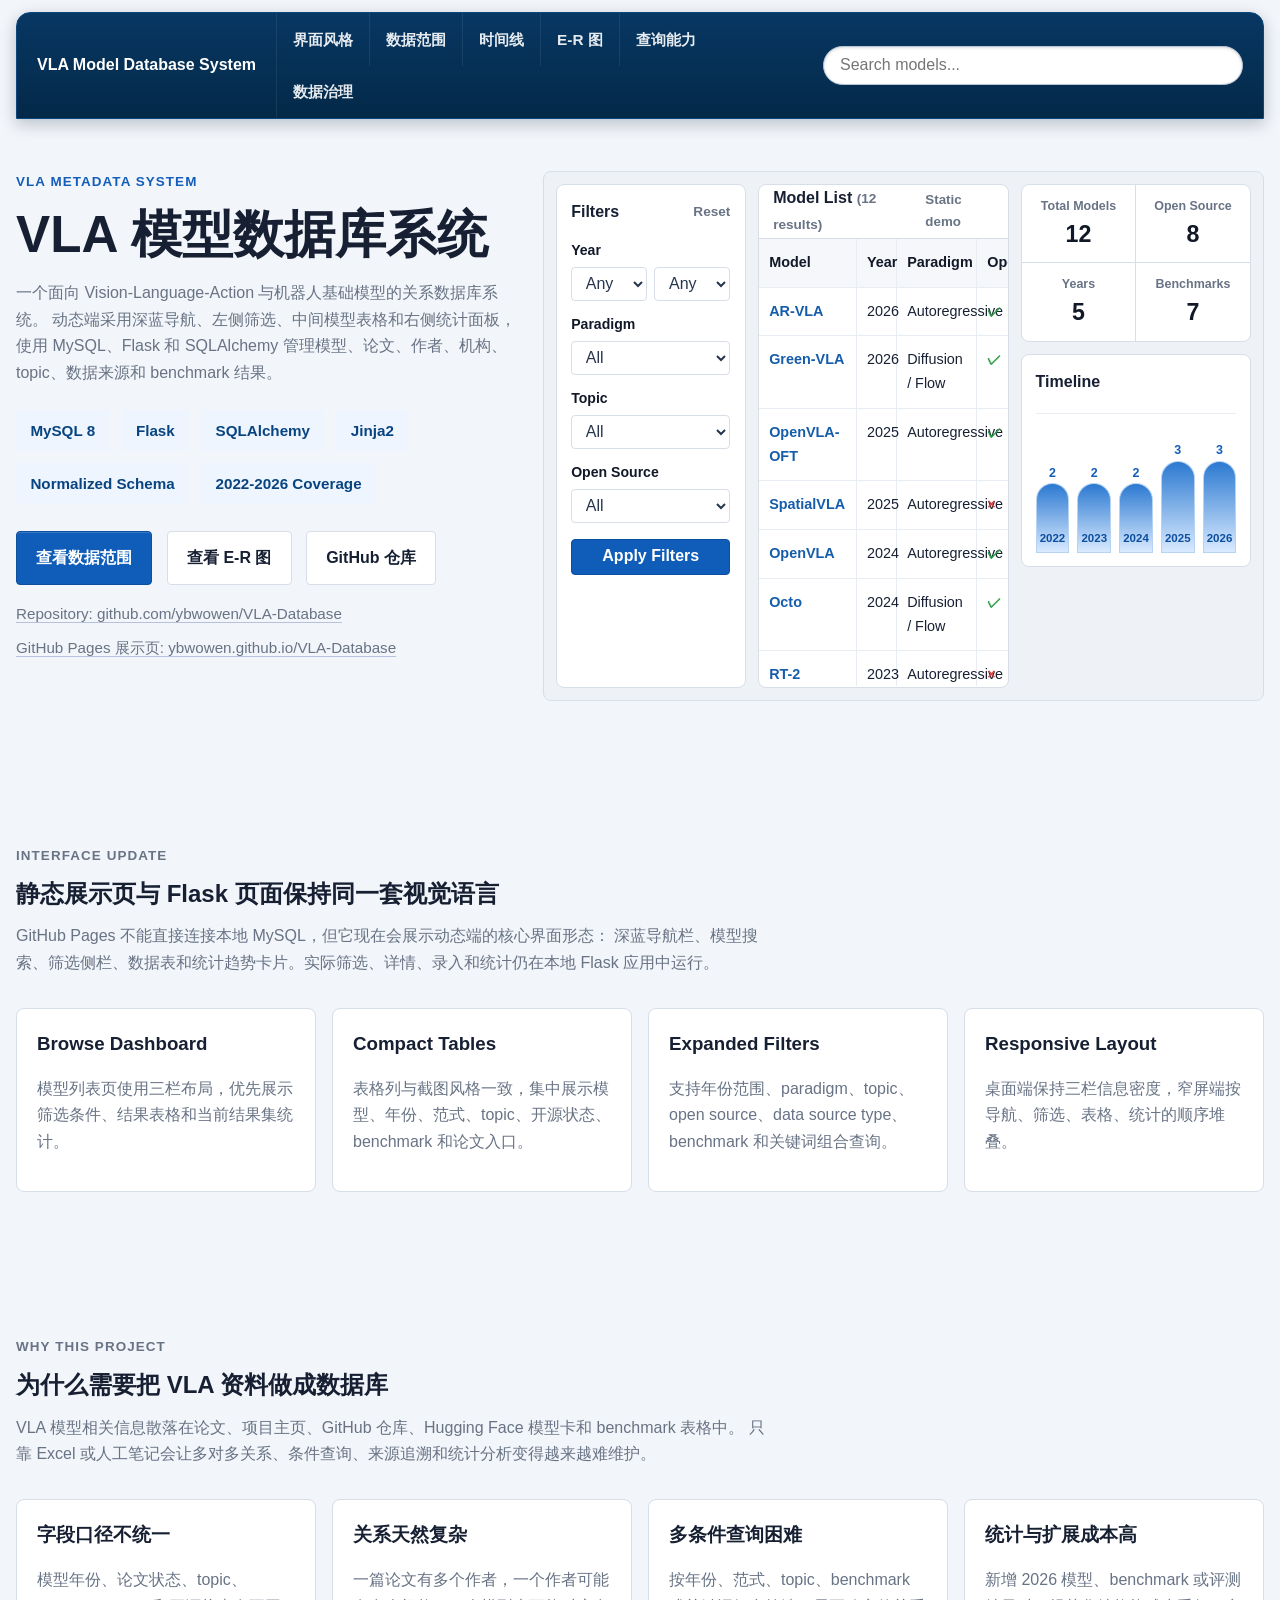
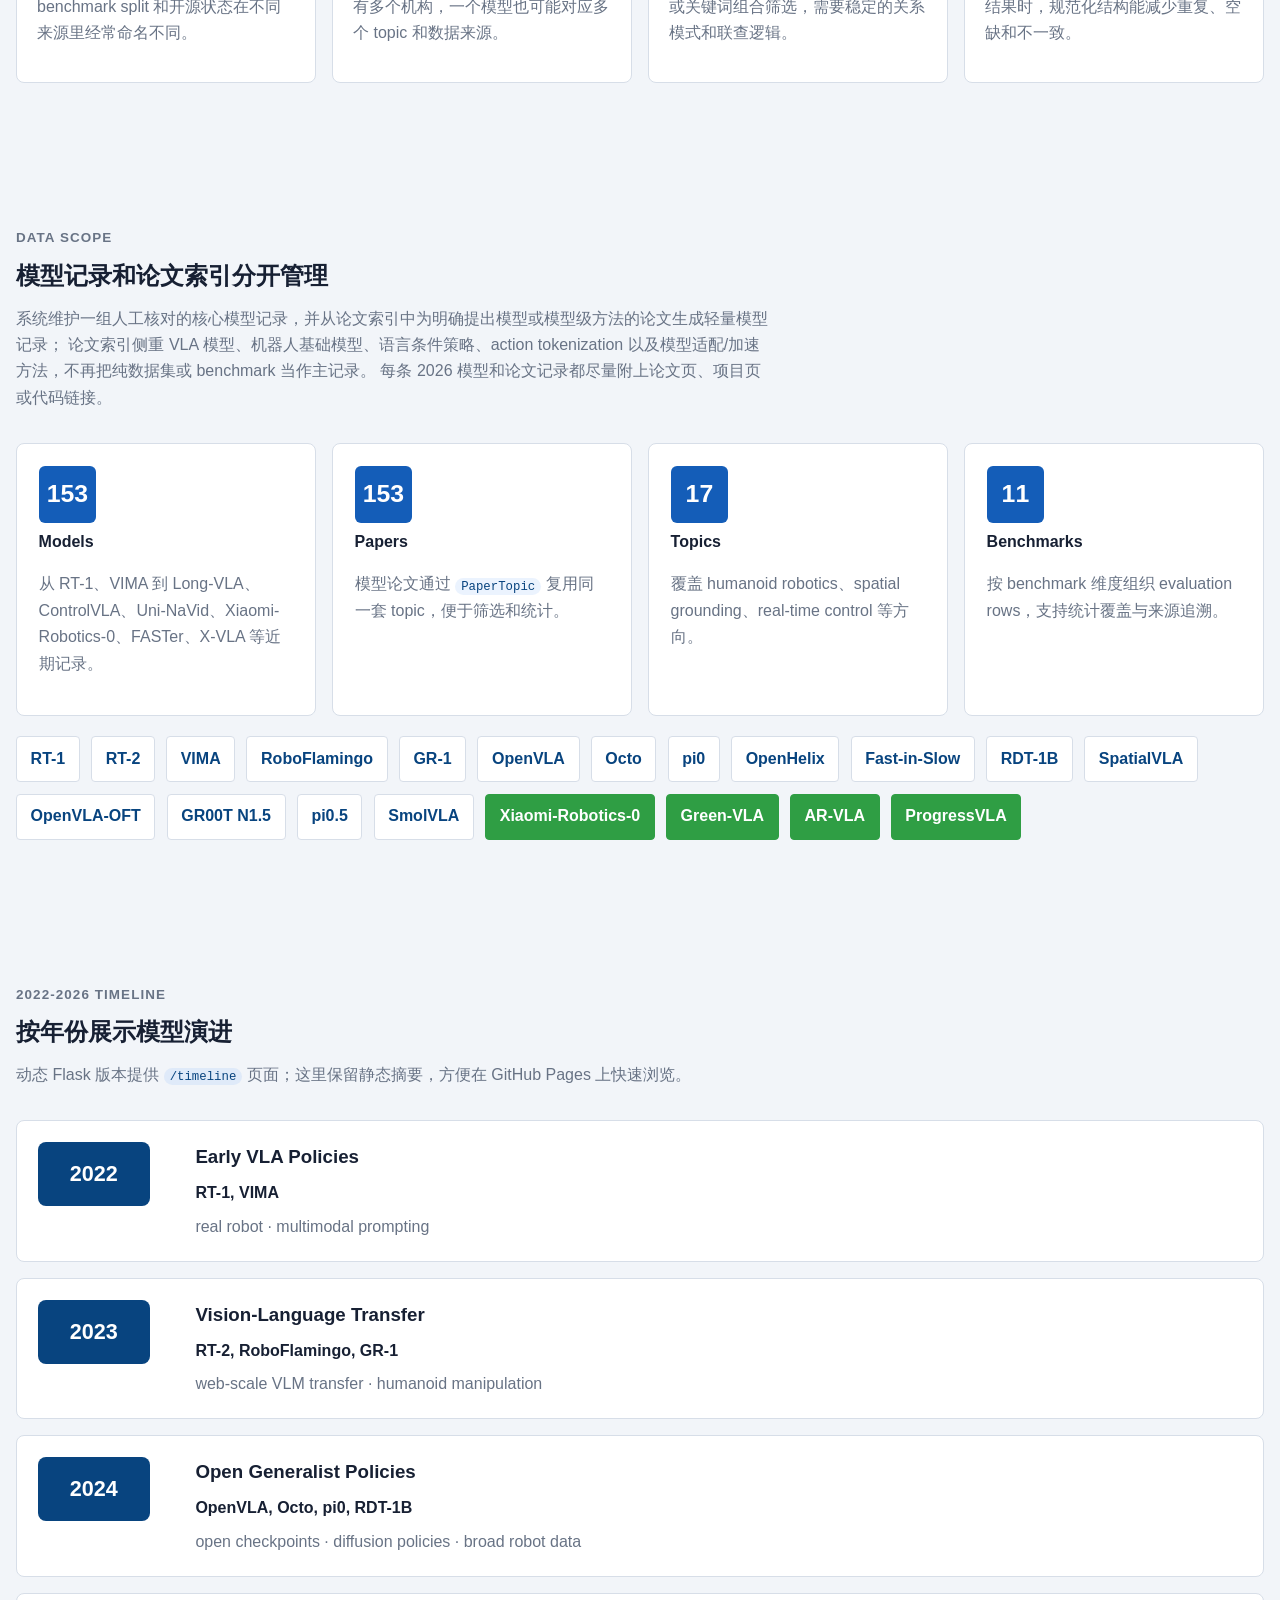
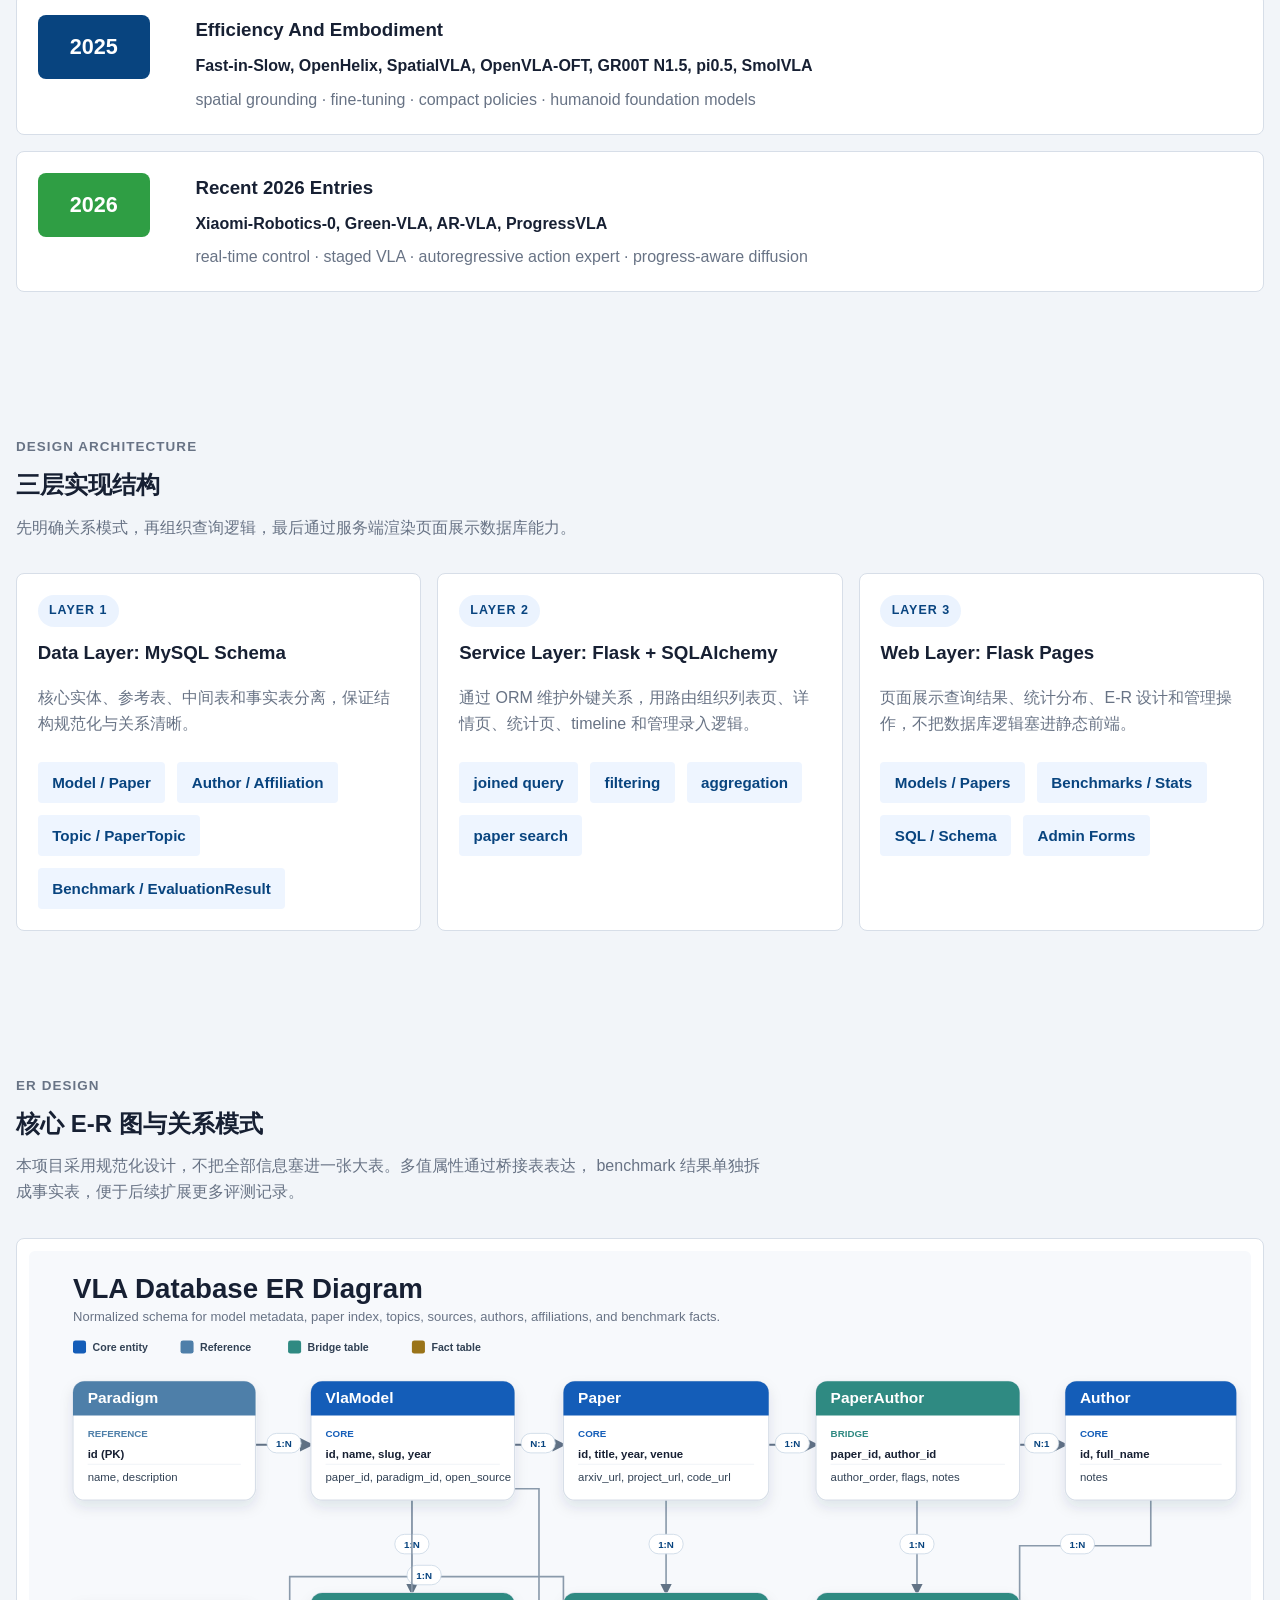
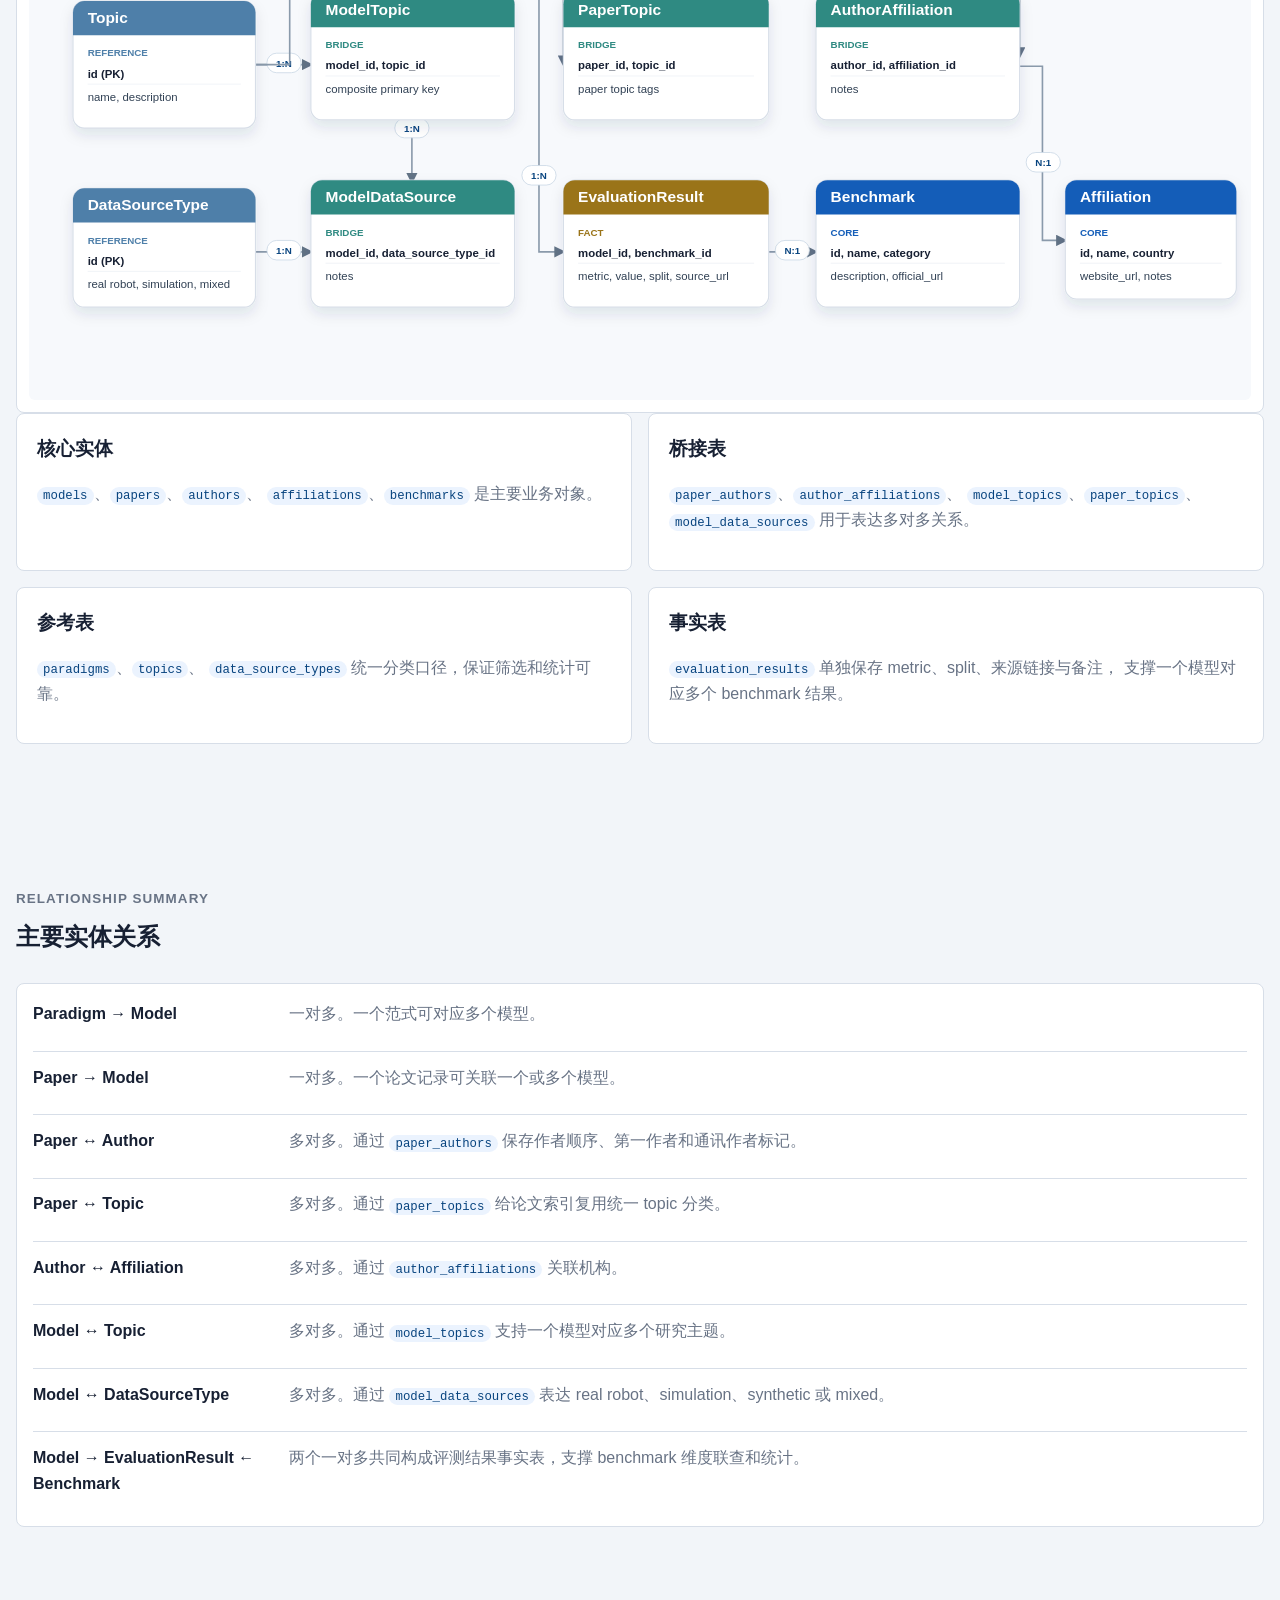
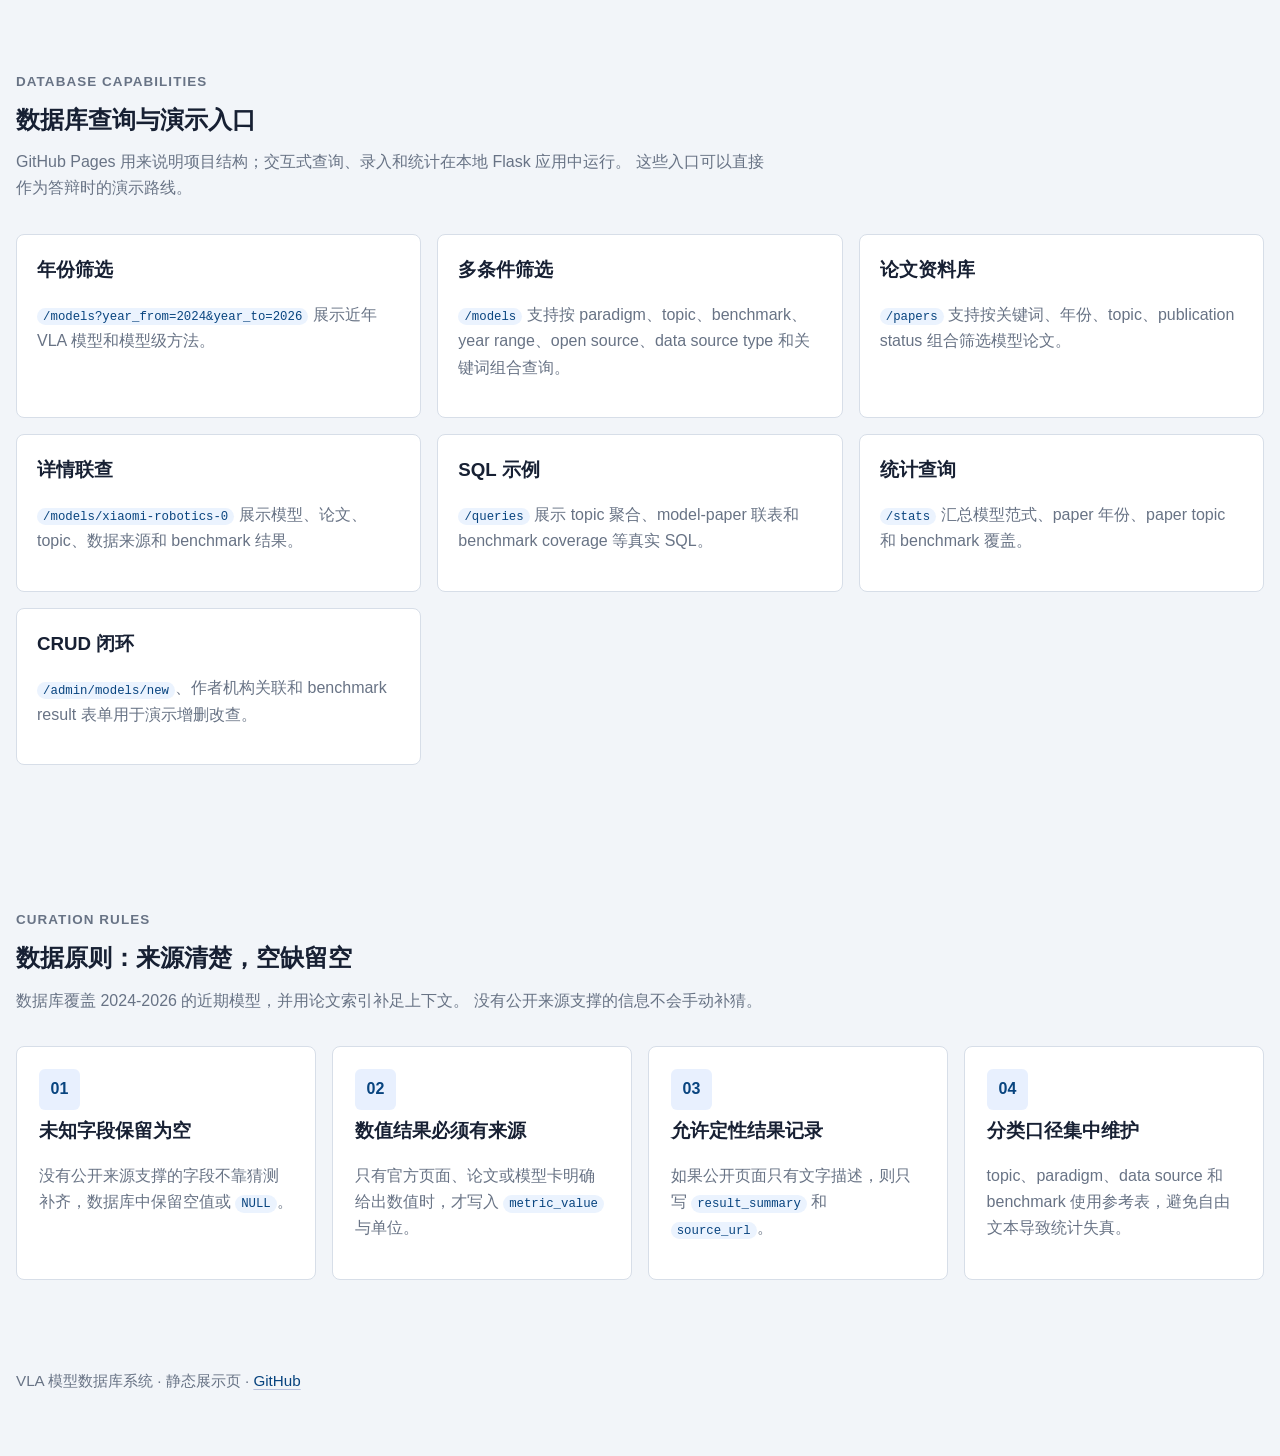
==== commit cf9ad215: "Make GitHub Pages demo interactive" ====
--- a/docs/index.html
+++ b/docs/index.html
@@ -10,6 +10,7 @@
   >
   <link rel="canonical" href="https://ybwowen.github.io/VLA-Database/">
   <link rel="stylesheet" href="./assets/site.css">
+  <script defer src="./assets/site.js"></script>
 </head>
 <body>
   <header class="topbar">
@@ -23,7 +24,10 @@
         <a href="#queries">查询能力</a>
         <a href="#governance">数据治理</a>
       </nav>
-      <div class="topbar__search" aria-label="静态搜索框预览">Search models...</div>
+      <label class="topbar__search">
+        <span class="sr-only">Search demo models</span>
+        <input id="demo-search" type="search" placeholder="Search models..." autocomplete="off">
+      </label>
     </div>
   </header>
 
@@ -60,49 +64,117 @@
         </div>
       </div>
       <div class="hero__panel app-preview" aria-label="VLA 模型数据库后台界面预览">
-        <div class="preview-filters">
+        <form class="preview-filters" id="preview-filter-form">
           <div class="preview-heading">
             <strong>Filters</strong>
-            <span>Reset</span>
-          </div>
-          <label>Year</label>
-          <div class="preview-range"><span>2022</span><span>2026</span></div>
-          <label>Paradigm</label>
-          <div class="preview-select">All</div>
-          <label>Topic</label>
-          <div class="preview-select">All</div>
-          <label>Open Source</label>
-          <div class="preview-select">All</div>
-          <button>Apply Filters</button>
-        </div>
+            <button class="preview-reset" type="reset">Reset</button>
+          </div>
+          <label for="year-from">Year</label>
+          <div class="preview-range">
+            <select id="year-from" name="yearFrom">
+              <option value="">Any</option>
+              <option value="2022">2022</option>
+              <option value="2023">2023</option>
+              <option value="2024">2024</option>
+              <option value="2025">2025</option>
+              <option value="2026">2026</option>
+            </select>
+            <select name="yearTo" aria-label="Year to">
+              <option value="">Any</option>
+              <option value="2022">2022</option>
+              <option value="2023">2023</option>
+              <option value="2024">2024</option>
+              <option value="2025">2025</option>
+              <option value="2026">2026</option>
+            </select>
+          </div>
+          <label for="demo-paradigm">Paradigm</label>
+          <select id="demo-paradigm" name="paradigm">
+            <option value="">All</option>
+            <option value="Autoregressive">Autoregressive</option>
+            <option value="Diffusion / Flow">Diffusion / Flow</option>
+            <option value="Dual System">Dual System</option>
+            <option value="Other">Other</option>
+          </select>
+          <label for="demo-topic">Topic</label>
+          <select id="demo-topic" name="topic">
+            <option value="">All</option>
+            <option value="generalist manipulation">generalist manipulation</option>
+            <option value="spatial grounding">spatial grounding</option>
+            <option value="real-time control">real-time control</option>
+            <option value="humanoid robotics">humanoid robotics</option>
+          </select>
+          <label for="demo-open-source">Open Source</label>
+          <select id="demo-open-source" name="openSource">
+            <option value="">All</option>
+            <option value="yes">Yes</option>
+            <option value="no">No</option>
+          </select>
+          <button class="preview-apply" type="submit">Apply Filters</button>
+        </form>
         <div class="preview-table">
           <div class="preview-table__title">
-            <strong>Model List <span>(153 results)</span></strong>
+            <strong>Model List <span id="preview-result-count">(12 results)</span></strong>
+            <small>Static demo</small>
           </div>
           <div class="preview-row preview-row--head">
             <span>Model</span><span>Year</span><span>Paradigm</span><span>Open</span>
           </div>
-          <div class="preview-row"><strong>AR-VLA</strong><span>2026</span><span>Autoregressive</span><em>✓</em></div>
-          <div class="preview-row"><strong>Green-VLA</strong><span>2026</span><span>Diffusion / Flow</span><em>✓</em></div>
-          <div class="preview-row"><strong>OpenVLA-OFT</strong><span>2025</span><span>Autoregressive</span><em>✓</em></div>
-          <div class="preview-row"><strong>OpenVLA</strong><span>2024</span><span>Autoregressive</span><em>✓</em></div>
-          <div class="preview-row"><strong>RT-2</strong><span>2023</span><span>Autoregressive</span><em>×</em></div>
+          <div class="preview-table-body" id="preview-table-body">
+            <div class="preview-row" data-model="AR-VLA" data-year="2026" data-paradigm="Autoregressive" data-topic="generalist manipulation real-time control" data-open-source="yes" data-benchmark="Multi-Task Real-World Eval">
+              <strong>AR-VLA</strong><span>2026</span><span>Autoregressive</span><em class="status-yes">✓</em>
+            </div>
+            <div class="preview-row" data-model="Green-VLA" data-year="2026" data-paradigm="Diffusion / Flow" data-topic="humanoid robotics real-time control" data-open-source="yes" data-benchmark="CALVIN">
+              <strong>Green-VLA</strong><span>2026</span><span>Diffusion / Flow</span><em class="status-yes">✓</em>
+            </div>
+            <div class="preview-row" data-model="OpenVLA-OFT" data-year="2025" data-paradigm="Autoregressive" data-topic="generalist manipulation spatial grounding" data-open-source="yes" data-benchmark="LIBERO">
+              <strong>OpenVLA-OFT</strong><span>2025</span><span>Autoregressive</span><em class="status-yes">✓</em>
+            </div>
+            <div class="preview-row" data-model="SpatialVLA" data-year="2025" data-paradigm="Autoregressive" data-topic="spatial grounding generalist manipulation" data-open-source="no" data-benchmark="LIBERO">
+              <strong>SpatialVLA</strong><span>2025</span><span>Autoregressive</span><em class="status-no">×</em>
+            </div>
+            <div class="preview-row" data-model="OpenVLA" data-year="2024" data-paradigm="Autoregressive" data-topic="generalist manipulation" data-open-source="yes" data-benchmark="LIBERO">
+              <strong>OpenVLA</strong><span>2024</span><span>Autoregressive</span><em class="status-yes">✓</em>
+            </div>
+            <div class="preview-row" data-model="Octo" data-year="2024" data-paradigm="Diffusion / Flow" data-topic="generalist manipulation" data-open-source="yes" data-benchmark="WidowX">
+              <strong>Octo</strong><span>2024</span><span>Diffusion / Flow</span><em class="status-yes">✓</em>
+            </div>
+            <div class="preview-row" data-model="RT-2" data-year="2023" data-paradigm="Autoregressive" data-topic="generalist manipulation" data-open-source="no" data-benchmark="Real Robot Eval">
+              <strong>RT-2</strong><span>2023</span><span>Autoregressive</span><em class="status-no">×</em>
+            </div>
+            <div class="preview-row" data-model="RoboFlamingo" data-year="2023" data-paradigm="Autoregressive" data-topic="generalist manipulation" data-open-source="yes" data-benchmark="CALVIN">
+              <strong>RoboFlamingo</strong><span>2023</span><span>Autoregressive</span><em class="status-yes">✓</em>
+            </div>
+            <div class="preview-row" data-model="RT-1" data-year="2022" data-paradigm="Autoregressive" data-topic="generalist manipulation" data-open-source="no" data-benchmark="Real Robot Eval">
+              <strong>RT-1</strong><span>2022</span><span>Autoregressive</span><em class="status-no">×</em>
+            </div>
+            <div class="preview-row" data-model="VIMA" data-year="2022" data-paradigm="Other" data-topic="generalist manipulation" data-open-source="yes" data-benchmark="VIMA-Bench">
+              <strong>VIMA</strong><span>2022</span><span>Other</span><em class="status-yes">✓</em>
+            </div>
+            <div class="preview-row" data-model="GR00T N1.5" data-year="2025" data-paradigm="Dual System" data-topic="humanoid robotics" data-open-source="no" data-benchmark="Humanoid Eval">
+              <strong>GR00T N1.5</strong><span>2025</span><span>Dual System</span><em class="status-no">×</em>
+            </div>
+            <div class="preview-row" data-model="Xiaomi-Robotics-0" data-year="2026" data-paradigm="Dual System" data-topic="real-time control humanoid robotics" data-open-source="yes" data-benchmark="LIBERO">
+              <strong>Xiaomi-Robotics-0</strong><span>2026</span><span>Dual System</span><em class="status-yes">✓</em>
+            </div>
+          </div>
+          <p class="preview-empty" id="preview-empty" hidden>No demo rows matched these filters.</p>
         </div>
         <div class="preview-insights">
           <div class="preview-stat-grid">
-            <article><span>Total Models</span><strong>153</strong></article>
-            <article><span>Open Source</span><strong>71</strong></article>
-            <article><span>Papers</span><strong>153</strong></article>
-            <article><span>Benchmarks</span><strong>11</strong></article>
+            <article><span>Total Models</span><strong id="demo-total-models">12</strong></article>
+            <article><span>Open Source</span><strong id="demo-open-models">8</strong></article>
+            <article><span>Years</span><strong id="demo-year-count">5</strong></article>
+            <article><span>Benchmarks</span><strong id="demo-benchmark-count">8</strong></article>
           </div>
           <div class="preview-bars">
             <strong>Timeline</strong>
-            <div>
-              <span style="height: 22px;">2022</span>
-              <span style="height: 42px;">2023</span>
-              <span style="height: 58px;">2024</span>
-              <span style="height: 82px;">2025</span>
-              <span style="height: 50px;">2026</span>
+            <div id="demo-timeline">
+              <span data-year="2022">2022</span>
+              <span data-year="2023">2023</span>
+              <span data-year="2024">2024</span>
+              <span data-year="2025">2025</span>
+              <span data-year="2026">2026</span>
             </div>
           </div>
         </div>
--- a/docs/assets/site.css
+++ b/docs/assets/site.css
@@ -39,6 +39,24 @@
   text-decoration: none;
 }
 
+.sr-only {
+  position: absolute;
+  width: 1px;
+  height: 1px;
+  padding: 0;
+  margin: -1px;
+  overflow: hidden;
+  clip: rect(0, 0, 0, 0);
+  white-space: nowrap;
+  border: 0;
+}
+
+button,
+input,
+select {
+  font: inherit;
+}
+
 code {
   padding: 0.1rem 0.38rem;
   border-radius: 999px;
@@ -106,7 +124,7 @@
   justify-self: end;
   width: min(100%, 420px);
   min-height: 34px;
-  padding: 0.35rem 1rem;
+  padding: 0;
   border: 1px solid #b7c5d5;
   border-radius: 999px;
   background: #ffffff;
@@ -114,8 +132,20 @@
   box-shadow: inset 0 1px 3px rgba(23, 32, 51, 0.16);
 }
 
+.topbar__search input {
+  width: 100%;
+  min-height: 34px;
+  padding: 0.35rem 1rem;
+  border: 0;
+  border-radius: inherit;
+  background: transparent;
+  color: var(--text);
+  outline: none;
+}
+
 .section {
   padding: 4.5rem 0;
+  scroll-margin-top: 6.5rem;
 }
 
 .section--soft {
@@ -123,15 +153,7 @@
 }
 
 .section--soft::before {
-  content: "";
-  position: absolute;
-  inset: 1.5rem 0;
-  width: min(1140px, calc(100% - 1rem));
-  margin: 0 auto;
-  border-radius: var(--radius);
-  background: #ffffff;
-  border: 1px solid var(--line);
-  z-index: -1;
+  content: none;
 }
 
 .eyebrow {
@@ -322,7 +344,7 @@
   gap: 0.75rem;
   min-width: 0;
   max-width: 100%;
-  min-height: 500px;
+  min-height: 530px;
   padding: 0.75rem;
   overflow: hidden;
   background: #eef2f7;
@@ -352,10 +374,23 @@
   margin-bottom: 0.8rem;
 }
 
-.preview-heading span,
+.preview-reset,
 .preview-table__title span {
   color: var(--muted);
   font-size: 0.85rem;
+}
+
+.preview-reset {
+  padding: 0;
+  border: 0;
+  background: transparent;
+  cursor: pointer;
+  font-weight: 700;
+}
+
+.preview-reset:hover,
+.preview-reset:focus-visible {
+  color: var(--blue);
 }
 
 .preview-filters label {
@@ -373,8 +408,9 @@
   gap: 0.45rem;
 }
 
-.preview-range span,
-.preview-select {
+.preview-range select,
+.preview-filters select {
+  width: 100%;
   min-height: 34px;
   padding: 0.35rem 0.6rem;
   border: 1px solid var(--line);
@@ -383,7 +419,7 @@
   background: #ffffff;
 }
 
-.preview-filters button {
+.preview-apply {
   width: 100%;
   min-height: 36px;
   margin-top: 1rem;
@@ -392,6 +428,12 @@
   color: #ffffff;
   background: #0f5db8;
   font-weight: 800;
+  cursor: pointer;
+}
+
+.preview-apply:hover,
+.preview-apply:focus-visible {
+  background: #0d4f9e;
 }
 
 .preview-table {
@@ -405,6 +447,16 @@
   border-bottom: 1px solid var(--line);
 }
 
+.preview-table__title small {
+  color: var(--muted);
+  font-weight: 800;
+}
+
+.preview-table-body {
+  max-height: 398px;
+  overflow: auto;
+}
+
 .preview-row {
   display: grid;
   grid-template-columns: 1.1fr 0.45fr 0.9fr 0.35fr;
@@ -428,12 +480,15 @@
 }
 
 .preview-row em {
-  color: var(--green);
   font-style: normal;
   font-weight: 900;
 }
 
-.preview-row:nth-child(7) em {
+.preview-row em.status-yes {
+  color: var(--green);
+}
+
+.preview-row em.status-no {
   color: var(--orange);
 }
 
@@ -441,6 +496,15 @@
   color: #111827;
   background: #f6f7fa;
   font-weight: 800;
+}
+
+.preview-empty {
+  margin: 1rem;
+  padding: 1rem;
+  border: 1px solid #c9ddf5;
+  border-radius: 4px;
+  color: var(--muted);
+  background: #eef5ff;
 }
 
 .preview-insights {
@@ -500,6 +564,7 @@
 }
 
 .preview-bars span {
+  position: relative;
   display: grid;
   flex: 1;
   min-width: 0;
@@ -513,6 +578,23 @@
   font-weight: 800;
 }
 
+.preview-bars span::before {
+  content: attr(data-count);
+  position: absolute;
+  top: -1.35rem;
+  color: var(--blue);
+  font-size: 0.78rem;
+}
+
+.preview-bars span.is-empty {
+  color: var(--muted);
+  background: #eef2f7;
+}
+
+.preview-bars span.is-empty::before {
+  color: var(--muted);
+}
+
 .grid--4 {
   grid-template-columns: repeat(4, minmax(0, 1fr));
 }
@@ -530,7 +612,7 @@
 .detail-card,
 .capability-card,
 .deploy-card {
-  padding: 1.4rem;
+  padding: 1.25rem;
 }
 
 .info-card h3,
@@ -549,7 +631,7 @@
 
 .layer-card {
   position: relative;
-  padding: 1.6rem;
+  padding: 1.3rem;
   overflow: hidden;
 }
 
@@ -571,7 +653,7 @@
 
 .layer-label {
   display: inline-block;
-  margin-bottom: 0.85rem;
+  margin-bottom: 0.7rem;
   padding: 0.35rem 0.7rem;
   border-radius: 999px;
   font-size: 0.78rem;
@@ -725,19 +807,21 @@
 }
 
 .schema-frame {
-  padding: 1rem;
+  padding: 0.75rem;
   overflow-x: auto;
+  background: #ffffff;
 }
 
 .schema-frame img {
   display: block;
-  min-width: 900px;
+  min-width: 980px;
   width: 100%;
   height: auto;
+  border-radius: 6px;
 }
 
 .relationship-list {
-  padding: 0.75rem 1.2rem;
+  padding: 0.3rem 1rem;
 }
 
 .relationship-row {
@@ -745,7 +829,7 @@
   grid-template-columns: 240px minmax(0, 1fr);
   gap: 1rem;
   align-items: start;
-  padding: 1rem 0;
+  padding: 0.8rem 0;
 }
 
 .relationship-row + .relationship-row {
